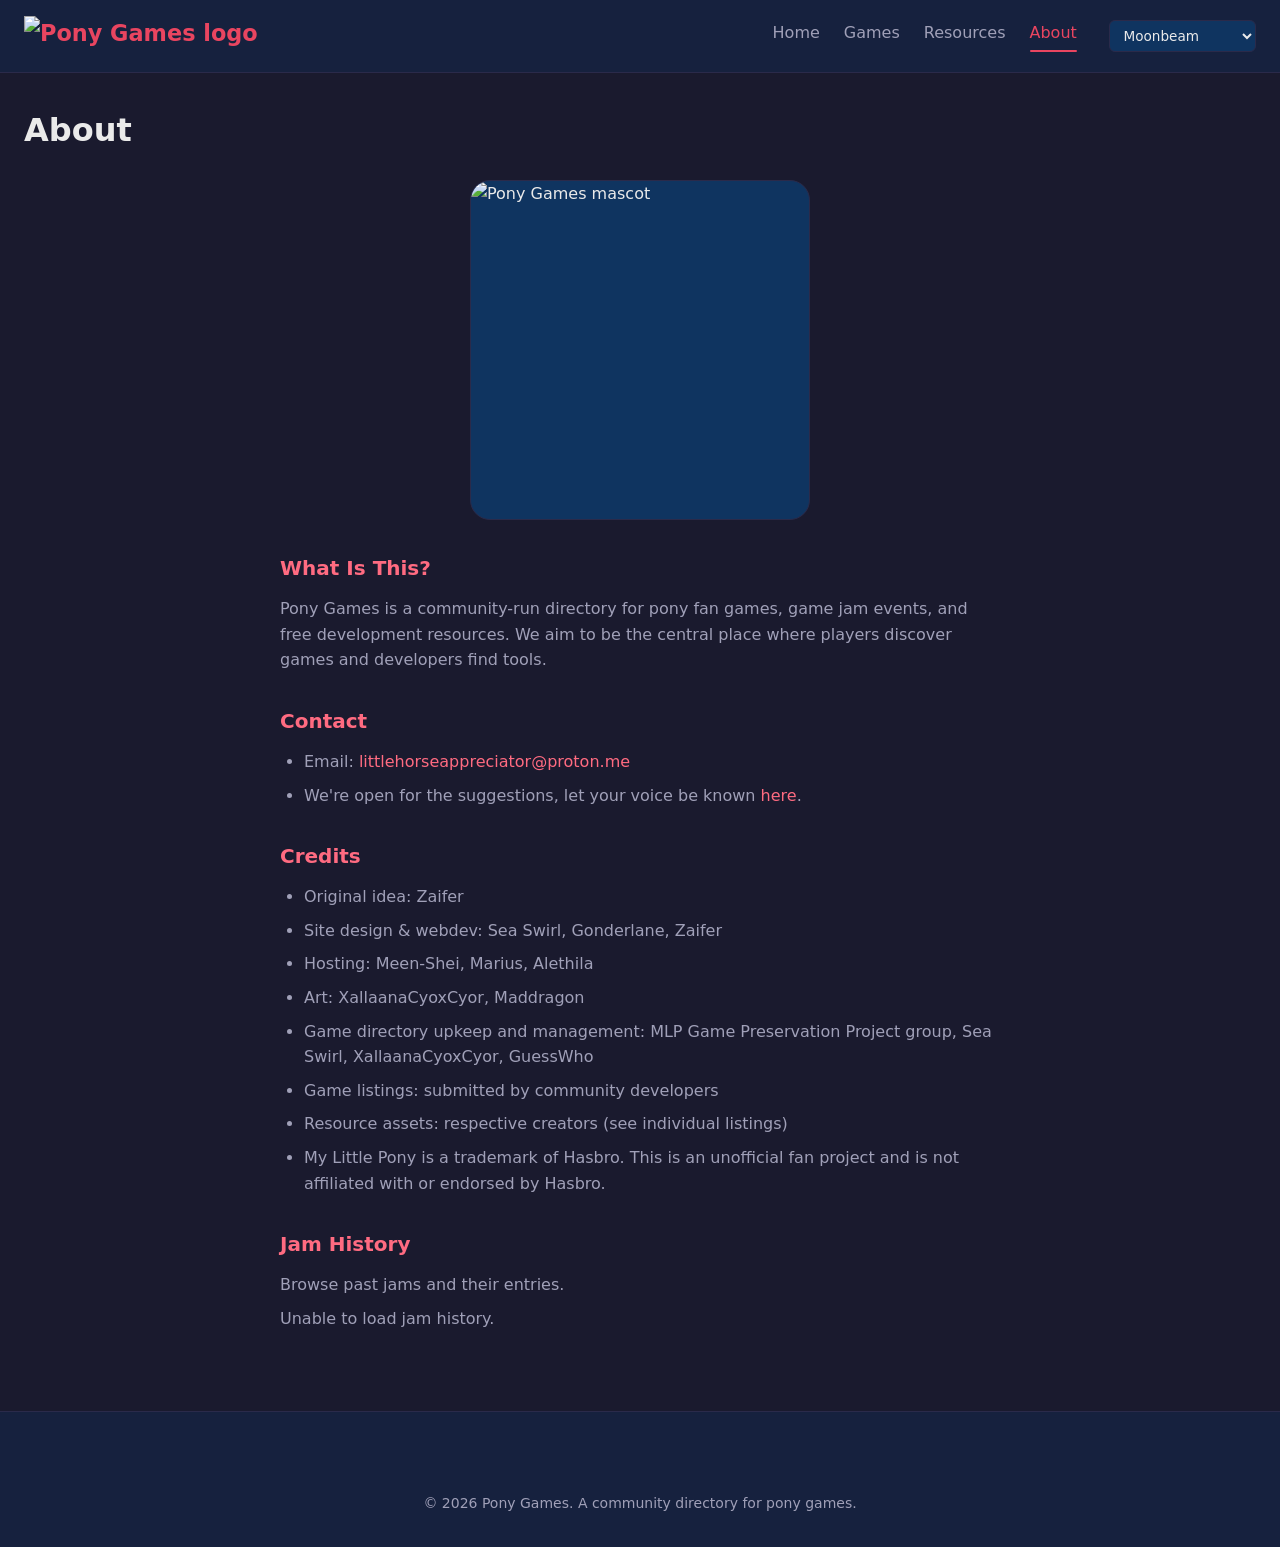
==== about.html @ 91b528e2 "nsfw hide attempt 2" ====
<!DOCTYPE html>
<html lang="en">
<head>
  <meta charset="UTF-8" />
  <!-- set the theme before first paint, avoids a flash of the wrong theme -->
  <script>
    try {
      var pgTheme = localStorage.getItem("pg-theme");
      if (pgTheme) document.documentElement.dataset.theme = pgTheme;
    } catch (e) {}
  </script>
  <meta name="viewport" content="width=device-width, initial-scale=1.0" />
  <meta name="description" content="About Pony Games: contacts, credits, and community info." />
  <title>About | Pony Games</title>
  <link rel="stylesheet" href="css/style.css?v=20260910" />
</head>
<body>

  <!-- ===================== HEADER / NAV ===================== -->
  <header class="site-header">
    <div class="container">
      <a href="index.html" class="site-logo">
        <img src="textlogo.png" alt="Pony Games logo">
      </a>
      <nav class="site-nav" aria-label="Main navigation">
        <a href="index.html">Home</a>
        <a href="games.html">Games</a>
        <a href="resources.html">Resources</a>
        <a href="about.html">About</a>
        <select id="theme-switcher" class="theme-switcher" aria-label="Site theme">
          <option value="midnight">Moonbeam</option>
          <option value="light">Sunbeam</option>
          <option value="trixie">Boaster Blue</option>
          <option value="twilight">Magical Purple</option>
          <option value="applejack">Rural Orange</option>
          <option value="pinkie">Party Pink</option>
          <option value="rarity">Rare White</option>
          <option value="rainbow">Speedy Blue</option>
          <option value="fluttershy">Butterfly Yellow</option>

        </select>
      </nav>
    </div>
  </header>

  <main class="container">

    <h1 class="page-title">About</h1>

    <div class="about-content">

      <!-- ===================== MASCOT (click to enlarge) ===================== -->
      <img class="about-mascot" src="assets/mascot.png" alt="Pony Games mascot" tabindex="0" role="button" aria-label="Enlarge mascot image" />

      <!-- ===================== ABOUT TEXT ===================== -->
      <section class="about-section">
        <h2>What Is This?</h2>
        <p>
          Pony Games is a community-run directory for pony fan games,
          game jam events, and free development resources. We aim to be the
          central place where players discover games and developers find tools.
        </p>
      </section>

      <!-- ===================== CONTACTS ===================== -->
      <section class="about-section">
        <h2>Contact</h2>
        <ul>
          <li>Email: <a href="mailto:littlehorseappreciator@proton.me">littlehorseappreciator@proton.me</a></li>
          <li>We're open for the suggestions, let your voice be known <a href="https://forms.gle/9bsbD59P9hF9iNb59">here</a>.</li>
        </ul>
      </section>

      <!-- ===================== CREDITS ===================== -->
      <section class="about-section">
        <h2>Credits</h2>
        <ul>
          <li>Original idea: Zaifer</li>
          <li>Site design &amp; webdev: Sea Swirl, Gonderlane, Zaifer</li>
          <li>Hosting: Meen-Shei, Marius, Alethila</li>
          <li>Art: XallaanaCyoxCyor, Maddragon</li>
          <li>Game directory upkeep and management: MLP Game Preservation Project group, Sea Swirl, XallaanaCyoxCyor, GuessWho</li>
          <li>Game listings: submitted by community developers</li>
          <li>Resource assets: respective creators (see individual listings)</li>
          <li>
            My Little Pony is a trademark of Hasbro.
            This is an unofficial fan project and is not affiliated with or endorsed by Hasbro.
          </li>
        </ul>
      </section>

      <!-- ===================== JAM HISTORY ===================== -->
      <section class="about-section jam-history-section">
        <h2>Jam History</h2>
        <p>
          Browse past jams and their entries.
        </p>
        <div id="jam-history" class="jam-history" aria-label="Past jams"></div>
      </section>

    </div>

  </main>

  <!-- ===================== FOOTER ===================== -->
  <footer class="site-footer">
    <div class="container">
      <div id='mlpring'>
        <script type="text/javascript" src="https://mlp-ring.neocities.org/ring-js/onionring-variables.js"></script>
        <script type="text/javascript" src="https://mlp-ring.neocities.org/ring-js/onionring-widget.js"></script>
      </div>
      <p>&copy; 2026 Pony Games. A community directory for pony games.</p>
    </div>
  </footer>

  <!-- ===================== MASCOT LIGHTBOX ===================== -->
  <div id="mascot-lightbox" class="mascot-lightbox" hidden>
    <button class="mascot-lightbox__close" type="button" aria-label="Close">&times;</button>
    <img class="mascot-lightbox__img" src="assets/mascot.png" alt="Pony Games mascot, enlarged" />
  </div>

  <script src="js/main.js?v=20260910"></script>
</body>
</html>
---- css/style.css ----
/* ==========================================================================
   Pony Games - Global Styles
   ========================================================================== */

/* --- CSS Reset --- */
*,
*::before,
*::after {
  box-sizing: border-box;
  margin: 0;
  padding: 0;
}

html {
  scroll-behavior: smooth;
}

body {
  min-height: 100vh;
  line-height: 1.6;
  -webkit-font-smoothing: antialiased;
}

img,
picture,
video,
canvas,
svg {
  display: block;
  max-width: 100%;
}

[hidden] {
  display: none !important;
}

input,
button,
textarea,
select {
  font: inherit;
}

a {
  color: inherit;
  text-decoration: none;
}

ul,
ol {
  list-style: none;
}

button {
  cursor: pointer;
  border: none;
  background: none;
  color: inherit;
}

/* --- Variables ---
   Themes only override the palette values above the blank line in each
   block; radius/font/transition/shadow stay constant across themes. */
:root {
  --color-bg: #1a1a2e;
  --color-bg-alt: #16213e;
  --color-bg-alt-rgb: 22, 33, 62;
  --color-surface: #0f3460;
  --color-surface-hover: #1a4a7a;
  --color-accent: #e94560;
  --color-accent-soft: #ff6b81;
  --color-text: #eaeaea;
  --color-text-muted: #a0a0b8;
  --color-border: #2a2a4a;
  --color-tag: #533483;

  --font-sans: system-ui, -apple-system, "Segoe UI", Roboto, sans-serif;
  --font-display: "Segoe UI", system-ui, sans-serif;

  --radius-sm: 6px;
  --radius-md: 12px;
  --radius-lg: 20px;

  --shadow-card: 0 4px 20px rgba(0, 0, 0, 0.35);
  --shadow-hover: 0 8px 30px rgba(233, 69, 96, 0.2);

  --transition: 0.25s ease;
  --transition-spring: 0.4s cubic-bezier(0.34, 1.4, 0.64, 1);
  --max-width: 1600px;
  --sidebar-width: 360px;

  --color-tag-warning: #c0392b;
  --color-tag-black: #2c2c3a;
  --color-tag-genre: #27ae60;
  --color-tag-other: #2980b9;
}

/* Resources page uses a distinct background, one variant per theme so it
   doesn't end up as dark-purple-on-light-theme (unreadable) */
body.page-resources {
  --color-bg: #1e1a2e;
  --color-bg-alt: #2a1f3d;
  --color-surface: #3d2b5e;
}

/* --- Daylight theme --- */
:root[data-theme="light"] {
  --color-bg: #f5f2fa;
  --color-bg-alt: #ffffff;
  --color-bg-alt-rgb: 255, 255, 255;
  --color-surface: #ece5f7;
  --color-surface-hover: #ddd2f0;
  --color-accent: #d6336c;
  --color-accent-soft: #c2255c;
  --color-text: #241f33;
  --color-text-muted: #6b6280;
  --color-border: #ddd4ee;
  --color-tag: #e4d8f7;
}

:root[data-theme="light"] body.page-resources {
  --color-bg: #faf3ff;
  --color-bg-alt: #ffffff;
  --color-surface: #f0e0fb;
}

/* --- Trixie Lulamoon Theme --- */
:root[data-theme="trixie"] {
  --color-bg: #1a1a3a;
  --color-bg-alt: #2a2a5a;
  --color-bg-alt-rgb: 42, 42, 90;
  --color-surface: #3a3a7a;
  --color-surface-hover: #4a4a9a;
  --color-accent: #4fc3f7;
  --color-accent-soft: #81d4fa;
  --color-text: #e0e0ff;
  --color-text-muted: #a0a0cc;
  --color-border: #4a4a7a;
  --color-tag: #5c6bc0;
}

/* --- Twilight Sparkle Theme --- */
:root[data-theme="twilight"] {
  --color-bg: #2a1a3a;
  --color-bg-alt: #3a2a5a;
  --color-bg-alt-rgb: 58, 42, 90;
  --color-surface: #4a3a6a;
  --color-surface-hover: #5a4a8a;
  --color-accent: #ffd54f;
  --color-accent-soft: #ffe082;
  --color-text: #f0e6ff;
  --color-text-muted: #b0a0cc;
  --color-border: #4a3a6a;
  --color-tag: #7e57c2;
}

/* --- AppleJack Theme --- */
:root[data-theme="applejack"] {
  --color-bg: #3a2a1a;
  --color-bg-alt: #4a3a2a;
  --color-bg-alt-rgb: 74, 58, 42;
  --color-surface: #5a4a3a;
  --color-surface-hover: #6a5a4a;
  --color-accent: #ffb74d;
  --color-accent-soft: #ffcc80;
  --color-text: #f5e6d3;
  --color-text-muted: #b0a090;
  --color-border: #5a4a3a;
  --color-tag: #8d6e63;
}

/* --- Pinkie Pie Theme --- */
:root[data-theme="pinkie"] {
  --color-bg: #f8e0e0;
  --color-bg-alt: #ffffff;
  --color-bg-alt-rgb: 255, 255, 255;
  --color-surface: #ffd0d0;
  --color-surface-hover: #ffb0b0;
  --color-accent: #e91e63;
  --color-accent-soft: #f06292;
  --color-text: #4a2a2a;
  --color-text-muted: #8a6a6a;
  --color-border: #ffc0c0;
  --color-tag: #ec407a;
}

/* --- Rarity Theme --- */
:root[data-theme="rarity"] {
  --color-bg: #f5f0f0;
  --color-bg-alt: #ffffff;
  --color-bg-alt-rgb: 255, 255, 255;
  --color-surface: #e8e0e8;
  --color-surface-hover: #d8d0d8;
  --color-accent: #7e57c2;
  --color-accent-soft: #b39ddb;
  --color-text: #2a2a3a;
  --color-text-muted: #6a6a7a;
  --color-border: #d0c8d0;
  --color-tag: #9575cd;
}

/* --- Rainbow Dash Theme --- */
:root[data-theme="rainbow"] {
  --color-bg: #1a2a4a;
  --color-bg-alt: #2a3a5a;
  --color-bg-alt-rgb: 42, 58, 90;
  --color-surface: #3a4a7a;
  --color-surface-hover: #4a5a9a;
  --color-accent: #ffeb3b;
  --color-accent-soft: #fff176;
  --color-text: #e0f0ff;
  --color-text-muted: #90a0c0;
  --color-border: #3a4a6a;
  --color-tag: #42a5f5;
}

/* --- Fluttershy Theme --- */
:root[data-theme="fluttershy"] {
  --color-bg: #fef9e0;
  --color-bg-alt: #ffffff;
  --color-bg-alt-rgb: 255, 255, 255;
  --color-surface: #fdf0d0;
  --color-surface-hover: #fce0b0;
  --color-accent: #f48fb1;
  --color-accent-soft: #f8bbd0;
  --color-text: #3a3a2a;
  --color-text-muted: #8a8a6a;
  --color-border: #f0e0c0;
  --color-tag: #aed581;
}

/* overriding color cause resources page using yellowish tone 
P.S. If there's a more simpler and effective solution, would 
be great to optimize this
*/
:root[data-theme="trixie"] body.page-resources {
  --color-bg: #1a1a4a;
  --color-bg-alt: #2a2a6a;
  --color-surface: #3a3a8a;
}

:root[data-theme="twilight"] body.page-resources {
  --color-bg: #2a1a4a;
  --color-bg-alt: #3a2a6a;
  --color-surface: #4a3a7a;
}

:root[data-theme="applejack"] body.page-resources {
  --color-bg: #3a2a1a;
  --color-bg-alt: #4a3a2a;
  --color-surface: #5a4a3a;
}

:root[data-theme="pinkie"] body.page-resources {
  --color-bg: #fce4ec;
  --color-bg-alt: #ffffff;
  --color-surface: #f8bbd0;
}

:root[data-theme="rarity"] body.page-resources {
  --color-bg: #f5f0f5;
  --color-bg-alt: #ffffff;
  --color-surface: #e8e0e8;
}

:root[data-theme="rainbow"] body.page-resources {
  --color-bg: #1a2a5a;
  --color-bg-alt: #2a3a6a;
  --color-surface: #3a4a8a;
}

:root[data-theme="fluttershy"] body.page-resources {
  --color-bg: #fef9e8;
  --color-bg-alt: #ffffff;
  --color-surface: #fdf0d8;
}

/* --- Base Layout --- */
body {
  font-family: var(--font-sans);
  background-color: var(--color-bg);
  color: var(--color-text);
}

.container {
  width: 100%;
  max-width: var(--max-width);
  margin: 0 auto;
  padding: 0 1.5rem;
}

/* --- Header & Navigation --- */
.site-header {
  background: var(--color-bg-alt);
  border-bottom: 1px solid var(--color-border);
  position: sticky;
  top: 0;
  z-index: 100;
  transition: box-shadow var(--transition), background var(--transition);
}

.site-header.is-scrolled {
  box-shadow: 0 4px 24px rgba(0, 0, 0, 0.45);
/*  background: rgba(var(--color-bg-alt-rgb), 0.96);*/
  background: var(--color-bg-alt);
  backdrop-filter: blur(8px);
}

.site-header .container {
  display: flex;
  align-items: center;
  justify-content: space-between;
  padding-top: 1rem;
  padding-bottom: 1rem;
}

.site-logo {
  font-family: var(--font-display);
  font-size: 1.4rem;
  font-weight: 700;
  color: var(--color-accent);
  position: relative;
  transition: transform var(--transition-spring);
}

.site-logo img {
  height: 40px;
  width: auto;
  display: block;
}

.site-logo:hover {
  transform: scale(1.03);
}

.site-logo--sparkle {
  animation: logo-rainbow 1.1s ease;
}

.site-logo--sparkle::after {
  content: "✦";
  position: absolute;
  top: -0.4rem;
  right: -0.8rem;
  font-size: 0.9rem;
  animation: sparkle-burst 1s ease forwards;
}

.site-nav {
  display: flex;
  gap: 1.5rem;
}

.site-nav a {
  color: var(--color-text-muted);
  font-weight: 500;
  position: relative;
  padding-bottom: 0.25rem;
  transition: color var(--transition);
}

.site-nav a::after {
  content: "";
  position: absolute;
  left: 50%;
  bottom: 0;
  width: 0;
  height: 2px;
  background: var(--color-accent);
  border-radius: 1px;
  transition: width var(--transition), left var(--transition);
}

.site-nav a:hover::after,
.site-nav a.active::after {
  width: 100%;
  left: 0;
}

.site-nav a:hover,
.site-nav a.active {
  color: var(--color-accent);
}

.theme-switcher {
  margin-left: 0.5rem;
  padding: 0.35rem 0.6rem;
  background: var(--color-surface);
  color: var(--color-text);
  border: 1px solid var(--color-border);
  border-radius: var(--radius-sm);
  font-size: 0.85rem;
  cursor: pointer;
}

/* --- Footer --- */
.site-footer {
  margin-top: 4rem;
  padding: 2rem 0;
  background: var(--color-bg-alt);
  border-top: 1px solid var(--color-border);
  text-align: center;
  color: var(--color-text-muted);
  font-size: 0.875rem;
}

/* --- Page Sections --- */
.page-title {
  font-family: var(--font-display);
  font-size: 2rem;
  margin: 2rem 0 1.5rem;
  color: var(--color-text);
}

.section-title {
  font-size: 1.25rem;
  margin-bottom: 1rem;
  color: var(--color-accent-soft);
}

/* ==========================================================================
   Jam Timer (index.html)
   ========================================================================== */
.jam-timer {
  background: var(--color-surface);
  border-radius: var(--radius-md);
  padding: 1.5rem 2rem;
  margin-bottom: 2rem;
  border: 1px solid var(--color-border);
  text-align: center;
  transition: box-shadow var(--transition), border-color var(--transition);
}

.jam-timer--complete {
  border-color: var(--color-accent);
  box-shadow: 0 0 30px rgba(233, 69, 96, 0.35);
  animation: jam-pulse 1.5s ease infinite;
}

.jam-timer__status {
  font-size: 0.875rem;
  text-transform: uppercase;
  letter-spacing: 0.1em;
  color: var(--color-accent);
  margin-bottom: 0.5rem;
}

.jam-timer__message {
  font-size: 1.125rem;
  margin-bottom: 0.75rem;
}

.jam-timer__countdown {
  margin: 1rem 0;
}

.jam-timer__arc-wrap {
  position: relative;
  max-width: 220px;
  margin: 0 auto 1.25rem;
}

.jam-timer__arc {
  width: 100%;
  height: auto;
}

.jam-timer__arc-track {
  fill: none;
  stroke: var(--color-border);
  stroke-width: 6;
  stroke-linecap: round;
}

.jam-timer__arc-fill {
  fill: none;
  stroke-width: 6;
  stroke-linecap: round;
  transition: stroke-dashoffset 0.8s ease;
}

.jam-timer__arc-icon {
  position: absolute;
  top: 50%;
  left: 50%;
  transform: translate(-50%, -20%);
  font-size: 1.5rem;
  transition: transform 0.8s ease, opacity 0.8s ease;
  pointer-events: none;
}

.jam-timer__units {
  display: flex;
  justify-content: center;
  gap: 1rem;
  flex-wrap: wrap;
}

.jam-timer__unit {
  display: flex;
  flex-direction: column;
  align-items: center;
  gap: 0.35rem;
}

.jam-timer__ring {
  position: relative;
  width: 72px;
  height: 72px;
}

.jam-timer__ring-svg {
  width: 100%;
  height: 100%;
  transform: rotate(-90deg);
}

.jam-timer__ring-bg {
  fill: none;
  stroke: var(--color-border);
  stroke-width: 4;
}

.jam-timer__ring-progress {
  fill: none;
  stroke: var(--color-accent);
  stroke-width: 4;
  stroke-linecap: round;
  transition: stroke-dashoffset 0.35s ease;
}

.jam-timer__digit {
  position: absolute;
  inset: 0;
  display: flex;
  align-items: center;
  justify-content: center;
  font-size: 1.4rem;
  font-weight: 700;
  font-variant-numeric: tabular-nums;
  color: var(--color-text);
  letter-spacing: -0.02em;
}


.jam-timer__label {
  font-size: 0.7rem;
  color: var(--color-text-muted);
  text-transform: uppercase;
  letter-spacing: 0.05em;
}

.jam-timer__countdown--finished .jam-timer__units {
  opacity: 0.3;
  transform: scale(0.95);
  transition: opacity 0.5s ease, transform 0.5s ease;
}

.jam-timer__link {
  display: inline-block;
  margin-top: 0.75rem;
  color: var(--color-accent-soft);
  font-weight: 500;
  transition: color var(--transition), transform var(--transition-spring);
}

.jam-timer__link:hover {
  color: var(--color-accent);
  text-decoration: underline;
}

.jam-timer__link--pulse {
  animation: link-pulse 1.2s ease infinite;
}

/* ==========================================================================
   Home Layout: Blog + Sticky Sidebar (index.html)
   ========================================================================== */
.home-layout {
  display: grid;
  grid-template-columns: 1fr var(--sidebar-width);
  gap: 2rem;
  align-items: start;
}

@media (max-width: 900px) {
  .home-layout {
    grid-template-columns: 1fr;
  }
}

/* --- News Blog --- */
.news-blog {
  min-width: 0;
}

.news-post {
  background: var(--color-bg-alt);
  border: 1px solid var(--color-border);
  border-radius: var(--radius-md);
  margin-bottom: 1.25rem;
  overflow: hidden;
  transition: border-color var(--transition);
}

.news-post--enter {
  animation: fade-rise 0.45s ease both;
}

.news-post:hover,
.news-post--open {
  border-color: var(--color-accent);
}

.news-post__header {
  width: 100%;
  display: flex;
  align-items: center;
  justify-content: space-between;
  gap: 1rem;
  padding: 1.25rem 1.5rem;
  text-align: left;
  cursor: pointer;
  background: none;
  border: none;
  transition: background var(--transition);
}

.news-post__header:hover {
  background: rgba(255,255,255,0.03);
}

.news-post__header-text {
  min-width: 0;
}

.news-post__chevron {
  font-size: 1rem;
  color: var(--color-text-muted);
  flex-shrink: 0;
  transition: transform var(--transition);
}

.news-post--open .news-post__chevron {
  transform: rotate(180deg);
}

.news-post__date {
  display: block;
  font-size: 0.8rem;
  color: var(--color-text-muted);
  margin-bottom: 0.3rem;
}

.news-post__title {
  font-size: 1.1rem;
  color: var(--color-text);
}

.news-post__body {
  padding: 0 1.5rem 1.25rem;
}

.news-post__image {
  width: 100%;
  max-height: 220px;
  object-fit: cover;
  border-radius: var(--radius-sm);
  margin-bottom: 0.9rem;
}

.news-post__excerpt {
  color: var(--color-text-muted);
  font-size: 0.95rem;
  line-height: 1.6;
}

.news-post__excerpt a {
  color: var(--color-accent-soft);
}

.news-post__excerpt ul {
  list-style: unset;
  padding-left: revert;
}

/* --- Pagination --- */
.pagination {
  display: flex;
  align-items: center;
  justify-content: center;
  gap: 1rem;
  margin-top: 1.5rem;
}

.pagination__btn {
  padding: 0.5rem 1.25rem;
  background: var(--color-surface);
  color: var(--color-text);
  border-radius: var(--radius-sm);
  border: 1px solid var(--color-border);
  transition: background var(--transition), border-color var(--transition);
}

.pagination__btn:hover:not(:disabled) {
  background: var(--color-surface-hover);
  border-color: var(--color-accent);
}

.pagination__btn:disabled {
  opacity: 0.4;
  cursor: not-allowed;
}

.pagination__info {
  color: var(--color-text-muted);
  font-size: 0.875rem;
}

/* --- Game Recommendations Sidebar (sticky, two columns) --- */
.game-sidebar {
  position: sticky;
  top: 5rem;
  background: var(--color-bg-alt);
  border: 1px solid var(--color-border);
  border-radius: var(--radius-md);
  padding: 1.25rem;
}

.game-sidebar__columns {
  display: flex;
  flex-direction: column;
  gap: 1.25rem;
}

.game-sidebar__column-header {
  display: flex;
  align-items: center;
  justify-content: space-between;
  gap: 0.5rem;
  margin-bottom: 0.75rem;
  padding-bottom: 0.5rem;
  border-bottom: 1px solid var(--color-border);
}

.game-sidebar__column-title {
  font-size: 0.8rem;
  text-transform: uppercase;
  letter-spacing: 0.05em;
  color: var(--color-accent-soft);
  margin-bottom: 0.75rem;
  padding-bottom: 0.5rem;
  border-bottom: 1px solid var(--color-border);
}

.game-sidebar__column-header .game-sidebar__column-title {
  margin-bottom: 0;
  padding-bottom: 0;
  border-bottom: none;
}

.game-sidebar__column-title--enter {
  animation: divider-reveal 0.6s ease both;
}

.game-sidebar__icon {
  margin-right: 0.25rem;
}

.sidebar-shuffle {
  width: 1.6rem;
  height: 1.6rem;
  border-radius: 50%;
  background: var(--color-surface);
  color: var(--color-accent-soft);
  font-size: 0.9rem;
  line-height: 1;
  display: flex;
  align-items: center;
  justify-content: center;
  transition: background var(--transition), transform var(--transition-spring);
  flex-shrink: 0;
}

.sidebar-shuffle:hover {
  background: var(--color-surface-hover);
  color: var(--color-accent);
}

.sidebar-shuffle.is-spinning {
  animation: spin-once 0.5s ease;
}

.sidebar-game--enter {
  animation: fade-rise 0.4s ease both;
}

.sidebar-random--shuffle .sidebar-game {
  animation: shuffle-pop 0.45s ease both;
}

.sidebar-empty {
  font-size: 0.75rem;
  color: var(--color-text-muted);
}

.sidebar-game {
  display: flex;
  gap: 0.5rem;
  align-items: center;
  width: 100%;
  text-align: left;
  padding: 0.6rem 0;
  border-bottom: 1px solid var(--color-border);
  transition: opacity var(--transition);
}

.sidebar-game:last-child {
  border-bottom: none;
}

.sidebar-game:hover {
  opacity: 0.85;
}

.sidebar-game__thumb-wrap {
  position: relative;
  width: 48px;
  height: 48px;
  flex-shrink: 0;
  border-radius: var(--radius-sm);
  overflow: hidden;
  line-height: 0;
}

.sidebar-game__thumb {
  width: 48px;
  height: 48px;
  border-radius: var(--radius-sm);
  object-fit: cover;
  background: var(--color-surface);
  flex-shrink: 0;
}

.sidebar-game__thumb--nsfw {
  filter: blur(10px) brightness(0.65);
}

.sidebar-game__nsfw-badge {
  position: absolute;
  inset: 0;
  display: flex;
  align-items: center;
  justify-content: center;
  font-size: 1.1rem;
  line-height: 1;
  background: rgba(0, 0, 0, 0.35);
  pointer-events: none;
}

.sidebar-game__info {
  min-width: 0;
}

.sidebar-game__name {
  font-size: 0.875rem;
  font-weight: 600;
  white-space: nowrap;
  overflow: hidden;
  text-overflow: ellipsis;
}

.sidebar-game__desc {
  font-size: 0.75rem;
  color: var(--color-text-muted);
  display: -webkit-box;
  -webkit-line-clamp: 2;
  -webkit-box-orient: vertical;
  overflow: hidden;
}

/* --- Upcoming / In Development strip (index.html) --- */
.upcoming-section {
  margin-top: 3rem;
}

.upcoming-scroll {
  display: flex;
  gap: 1.5rem;
  overflow-x: auto;
  padding-bottom: 1rem;
  scroll-snap-type: x mandatory;
  scroll-padding: 1.5rem;
}

.upcoming-scroll .card {
  flex: 0 0 260px;
}

.upcoming-scroll .skeleton-card {
  flex: 0 0 260px;
}

/* ==========================================================================
   Games Page Layout: grid + filter panel
   ========================================================================== */
.games-layout {
  display: grid;
  grid-template-columns: 1fr 300px;
  gap: 2rem;
  align-items: start;
}

@media (max-width: 900px) {
  .games-layout {
    grid-template-columns: 1fr;
  }
}

.games-filter {
  position: sticky;
  top: 5rem;
  max-height: calc(100vh - 6rem);
  overflow-y: auto;
  background: var(--color-bg-alt);
  border: 1px solid var(--color-border);
  border-radius: var(--radius-md);
  padding: 1.25rem;
}

.games-filter__title {
  font-size: 1rem;
  color: var(--color-accent-soft);
  margin-bottom: 1rem;
}

.games-filter__group {
  margin-bottom: 1rem;
}

.games-filter__group label {
  display: block;
  font-size: 0.8rem;
  color: var(--color-text-muted);
  margin-bottom: 0.35rem;
}

.games-filter__group input,
.games-filter__group select {
  width: 100%;
  padding: 0.5rem 0.75rem;
  background: var(--color-surface);
  color: var(--color-text);
  border: 1px solid var(--color-border);
  border-radius: var(--radius-sm);
}

.games-filter__group input:focus,
.games-filter__group select:focus {
  outline: none;
  border-color: var(--color-accent);
}

.games-filter__hint {
  font-size: 0.7rem;
  color: var(--color-text-muted);
  margin-top: 0.35rem;
}

.games-filter__hint kbd {
  display: inline-block;
  padding: 0.1rem 0.35rem;
  background: var(--color-bg);
  border: 1px solid var(--color-border);
  border-radius: 3px;
  font-size: 0.65rem;
  font-family: inherit;
}

.games-filter__results {
  font-size: 0.8rem;
  color: var(--color-text-muted);
  margin-top: 0.5rem;
  font-variant-numeric: tabular-nums;
}

.filter-chips {
  display: flex;
  flex-wrap: wrap;
  gap: 0.4rem;
  margin-bottom: 0.75rem;
}

.filter-chip {
  display: inline-flex;
  align-items: center;
  gap: 0.3rem;
  padding: 0.25rem 0.55rem;
  font-size: 0.7rem;
  background: var(--color-surface);
  color: var(--color-text);
  border: 1px solid var(--color-border);
  border-radius: 999px;
  transition: border-color var(--transition), background var(--transition);
}

.filter-chip:hover {
  border-color: var(--color-accent);
  background: var(--color-surface-hover);
}

.filter-chip__remove {
  font-size: 0.85rem;
  opacity: 0.7;
}

.nsfw-toggle {
  display: flex;
  align-items: center;
  gap: 0.6rem;
  cursor: pointer;
  user-select: none;
  position: relative;
}

.nsfw-toggle + .nsfw-toggle {
  margin-top: 0.6rem;
}

.nsfw-toggle input {
  appearance: none;
  -webkit-appearance: none;
  position: absolute;
  opacity: 0;
  width: 0;
  height: 0;
  margin: 0;
  padding: 0;
  border: 0;
  pointer-events: none;
}

.nsfw-toggle__track {
  position: relative;
  display: inline-block;
  width: 2.2rem;
  height: 1.2rem;
  background: var(--color-bg);
  border: 1px solid var(--oolor-border);
  border-radius: 999px;
  flex-shrink: 0;
  transition: background var(--transition), border-color var(--transition);
  box-sizing: border-box;
}

.nsfw-toggle__track::after {
  content: "";
  position: absolute;
  top: 3px;
  left: 3px;
  width: calc(1.2rem - 6px);
  height: calc(1.2rem - 6px);
  background: var(--color-text-muted);
  border-radius: 50%;
  transition: transform var(--transition), background var(--transition);
}

.nsfw-toggle input:checked ~ .nsfw-toggle__track {
  background: var(--color-tag-warning);
  border-color: var(--color-tag-warning);
}

.nsfw-toggle input:checked ~ .nsfw-toggle__track::after {
  transform: translateX(1rem);
  background: #fff;
}

.nsfw-toggle__label {
  font-size: 0.8rem;
  color: var(--color-text-muted);
  line-height: 1.2rem;
  position: relative;
  top: -5.6px;
}

.nsfw-toggle input:checked ~ .nsfw-toggle__label {
  color: var(--color-tag-warning);
}

.tag-filter-chips {
  display: flex;
  flex-wrap: wrap;
  gap: 0.35rem;
  margin-top: 0.35rem;
}

.tag-filter-chip {
  padding: 0.2rem 0.6rem;
  font-size: 0.75rem;
  background: var(--color-surface);
  color: var(--color-text-muted);
  border: 1px solid var(--color-border);
  border-radius: 999px;
  transition: background var(--transition), color var(--transition), border-color var(--transition);
}

.tag-filter-chip:hover {
  border-color: var(--color-accent);
  color: var(--color-text);
}

.tag-filter-chip--active {
  background: var(--color-accent);
  color: #fff;
  border-color: var(--color-accent);
}

.resources-layout {
  display: grid;
  grid-template-columns: 1fr 260px;
  gap: 2rem;
  align-items: start;
}

@media (max-width: 900px) {
  .resources-layout {
    grid-template-columns: 1fr;
  }
}

.resources-search {
  margin-bottom: 1.5rem;
}

.resources-search input {
  width: 100%;
  padding: 0.55rem 0.9rem;
  background: var(--color-surface);
  color: var(--color-text);
  border: 1px solid var(--color-border);
  border-radius: var(--radius-sm);
  font-size: 0.95rem;
}

.resources-search input:focus {
  outline: none;
  border-color: var(--color-accent);
}

.filter-clear {
  width: 100%;
  padding: 0.45rem;
  margin-bottom: 0.75rem;
  font-size: 0.75rem;
  color: var(--color-accent-soft);
  background: transparent;
  border: 1px dashed var(--color-border);
  border-radius: var(--radius-sm);
  transition: border-color var(--transition), color var(--transition);
}

.filter-clear:hover {
  border-color: var(--color-accent);
  color: var(--color-accent);
}

.input--focus-flash {
  animation: input-flash 0.6s ease;
}

.games-empty {
  color: var(--color-text-muted);
  grid-column: 1 / -1;
}

.games-empty--friendly {
  text-align: center;
  padding: 3rem 1.5rem;
  background: var(--color-bg-alt);
  border: 1px dashed var(--color-border);
  border-radius: var(--radius-md);
}

.games-empty__title {
  font-size: 1.1rem;
  color: var(--color-text);
  margin-bottom: 0.5rem;
}

.games-empty__text {
  font-size: 0.9rem;
  margin-bottom: 1rem;
}

.games-empty__btn {
  padding: 0.6rem 1.25rem;
  background: var(--color-accent);
  color: #fff;
  border-radius: var(--radius-sm);
  font-weight: 600;
  transition: background var(--transition), transform var(--transition-spring);
}

.games-empty__btn:hover {
  background: var(--color-accent-soft);
  transform: scale(1.03);
}

/* ==========================================================================
   Card Grid: Games & Resources (games.html, resources.html)
   ========================================================================== */
.card-grid {
  display: grid;
  grid-template-columns: repeat(auto-fill, minmax(260px, 1fr));
  grid-auto-rows: auto;
  max-width: 100%;
  gap: 1.5rem;
  margin-bottom: 3rem;
}

@media (min-width: 1400px) {
  .card-grid {
    grid-template-columns: repeat(4, 1fr);
  }
}

@media (min-width: 1800px) {
  .card-grid {
    grid-template-columns: repeat(5, 1fr);
  }
}

/* --- Card (expand on hover, click opens detail panel) --- */
.card {
  background: var(--color-bg-alt);
  border: 1px solid var(--color-border);
  border-radius: var(--radius-md);
  overflow: hidden;
  cursor: pointer;
  transition: transform var(--transition-spring), box-shadow var(--transition), border-color var(--transition);
  box-shadow: var(--shadow-card);
}

.card--enter {
  animation: card-enter 0.45s ease both;
}

.card:hover {
  transform: translateY(-4px);
  box-shadow: var(--shadow-hover);
  border-color: var(--color-accent);
}

.card__thumb-wrap {
  overflow: hidden;
  position: relative;
}

.card__thumb {
  width: 100%;
  aspect-ratio: 16 / 9;
  object-fit: cover;
  background: var(--color-surface);
  transition: transform 0.4s ease, filter 0.3s ease;
}

.card:hover .card__thumb {
  transform: scale(1.04);
}

.card__thumb--nsfw {
  filter: blur(18px) brightness(0.7);
}

.card:hover .card__thumb--nsfw,
.card:focus-within .card__thumb--nsfw {
  filter: none;
}

.card__nsfw-badge {
  position: absolute;
  top: 0.5rem;
  right: 0.5rem;
  background: rgba(0, 0, 0, 0.6);
  border-radius: 999px;
  padding: 0.15rem 0.45rem;
  font-size: 0.8rem;
  pointer-events: none;
}

.card__body {
  padding: 1.25rem;
}

.card__title {
  font-size: 1.1rem;
  margin-bottom: 0.25rem;
}

.card__author {
  font-size: 0.75rem;
  color: var(--color-text-muted);
  margin-bottom: 0.5rem;
}

.card__author--link {
  background: none;
  border: none;
  padding: 0;
  font-size: 0.75rem;
  color: var(--color-text-muted);
  cursor: pointer;
  text-align: left;
  transition: color var(--transition);
}

.card__author--link:hover {
  color: var(--color-accent-soft);
  text-decoration: underline;
}

.author-link {
  background: none;
  border: none;
  padding: 0;
  color: var(--color-accent-soft);
  cursor: pointer;
  font-size: inherit;
  transition: color var(--transition);
}

.author-link:hover {
  color: var(--color-accent);
  text-decoration: underline;
}

.card__short-desc {
  font-size: 0.875rem;
  color: var(--color-text-muted);
  display: -webkit-box;
  -webkit-line-clamp: 2;
  -webkit-box-orient: vertical;
  overflow: hidden;
  transition: -webkit-line-clamp var(--transition);
}

/* Expanded info shown on hover */
.card__extra {
  max-height: 0;
  overflow: hidden;
  opacity: 0;
  transition: max-height var(--transition), opacity var(--transition), margin var(--transition);
}

.card--game:hover .card__tags--default {
  display: none;
}

.card:hover .card__extra {
  max-height: 200px;
  opacity: 1;
  margin-top: 0.75rem;
}

.card:hover .card__short-desc {
  -webkit-line-clamp: unset;
}

.card__playtime {
  font-size: 0.8rem;
  color: var(--color-accent-soft);
  margin-top: 0.5rem;
}

.card__tags,
.card__tags-preview {
  display: flex;
  flex-wrap: wrap;
  gap: 0.35rem;
  margin-top: 0.5rem;
}

.card__tags--hover {
  display: none;
}

.card--game:hover .card__tags--hover {
  display: flex;
}

/* --- Tags --- */
.tag {
  display: inline-block;
  padding: 0.2rem 0.6rem;
  font-size: 0.7rem;
  background: var(--color-tag);
  color: var(--color-text);
  border-radius: var(--radius-sm);
}

.tag--warning {
  background: var(--color-tag-warning);
  color: #fff;
  animation: tag-warning-pulse 2.5s ease infinite;
}

.tag--black {
  background: #0a0a0d;
  border: 1px solid #6b6b85;
  color: #eaeaea;
}

.tag--genre {
  background: var(--color-tag-genre);
  color: #fff;
}

.tag--other {
  background: var(--color-tag-other);
  color: #fff;
}

/* ==========================================================================
   Detail Panel (games.html & resources.html)
   ========================================================================== */
.detail-panel {
  display: none;
  position: fixed;
  inset: 0;
  z-index: 200;
  background: rgba(0, 0, 0, 0.55);
  backdrop-filter: blur(6px);
  align-items: center;
  justify-content: center;
  padding: 1.5rem;
  animation: backdrop-in 0.25s ease;
}

.detail-panel.is-open {
  display: flex;
}

.detail-panel__content {
  background: var(--color-bg-alt);
  border: 1px solid var(--color-border);
  border-radius: var(--radius-lg);
  max-width: 560px;
  width: 100%;
  max-height: 90vh;
  overflow-y: auto;
  padding: 2rem;
  position: relative;
  box-shadow: var(--shadow-card);
  opacity: 0;
  transform: translateY(20px) scale(0.97);
  transition: opacity 0.3s ease, transform 0.35s cubic-bezier(0.34, 1.3, 0.64, 1);
}

.detail-panel__content--visible {
  opacity: 1;
  transform: translateY(0) scale(1);
}

.detail-panel__close {
  position: absolute;
  top: 1rem;
  right: 1rem;
  width: 2rem;
  height: 2rem;
  display: flex;
  align-items: center;
  justify-content: center;
  font-size: 1.25rem;
  color: var(--color-text-muted);
  border-radius: var(--radius-sm);
  transition: color var(--transition), background var(--transition);
}

.detail-panel__close:hover {
  color: var(--color-text);
  background: var(--color-surface);
}

.detail-panel__carousel {
  position: relative;
  width: 100%;
  aspect-ratio: 16 / 9;
  border-radius: var(--radius-md);
  overflow: hidden;
  margin-bottom: 1.25rem;
  background: var(--color-surface);
}

.carousel__track {
  width: 100%;
  height: 100%;
}

.carousel__img {
  display: none;
  width: 100%;
  height: 100%;
  object-fit: cover;
  transition: filter 0.3s ease;
}

.detail-panel__carousel--nsfw-blurred .carousel__img {
  filter: blur(24px) brightness(0.6);
}

.detail-panel__nsfw-overlay {
  position: absolute;
  inset: 0;
  z-index: 3;
  display: flex;
  align-items: center;
  justify-content: center;
  text-align: center;
  padding: 1rem;
  background: rgba(0, 0, 0, 0.35);
  color: #fff;
  font-weight: 600;
  font-size: 0.95rem;
  border: none;
  cursor: pointer;
}

.carousel__img--active {
  display: block;
}

.carousel__btn {
  position: absolute;
  top: 50%;
  transform: translateY(-50%);
  background: rgba(0,0,0,0.5);
  color: #fff;
  border: none;
  width: 2rem;
  height: 2rem;
  border-radius: 50%;
  font-size: 1.2rem;
  line-height: 1;
  display: flex;
  align-items: center;
  justify-content: center;
  cursor: pointer;
  transition: background var(--transition);
  z-index: 2;
}

.carousel__btn:hover {
  background: rgba(0,0,0,0.8);
}

.carousel__btn--prev { left: 0.5rem; }
.carousel__btn--next { right: 0.5rem; }

.carousel__dots {
  position: absolute;
  bottom: 0.5rem;
  left: 50%;
  transform: translateX(-50%);
  display: flex;
  gap: 0.35rem;
  z-index: 2;
}

.carousel__dot {
  width: 0.5rem;
  height: 0.5rem;
  border-radius: 50%;
  background: rgba(255,255,255,0.4);
  border: none;
  cursor: pointer;
  transition: background var(--transition);
}

.carousel__dot--active {
  background: #fff;
}

.detail-panel__thumb {
  display: none !important;
}

.detail-panel__title {
  font-size: 1.5rem;
  margin-bottom: 0.25rem;
}

.detail-panel__author {
  font-size: 0.9rem;
  color: var(--color-text-muted);
  margin-bottom: 0.5rem;
}

.detail-panel__release {
  font-size: 0.85rem;
  color: var(--color-text-muted);
  margin-bottom: 0.75rem;
}

.detail-panel__playtime-wrap {
  margin-bottom: 1rem;
}

.detail-panel__playtime-header {
  display: flex;
  justify-content: space-between;
  align-items: center;
  margin-bottom: 0.4rem;
}

.detail-panel__playtime-label {
  font-size: 0.75rem;
  text-transform: uppercase;
  letter-spacing: 0.05em;
  color: var(--color-text-muted);
}

.detail-panel__playtime {
  font-size: 0.8rem;
  color: var(--color-accent-soft);
}

.detail-panel__playtime-bar {
  display: none;
}

.detail-panel__meta {
  display: flex;
  flex-wrap: wrap;
  gap: 0.5rem;
  margin-bottom: 1rem;
}

.detail-panel__description {
  color: var(--color-text-muted);
  margin-bottom: 1.5rem;
  line-height: 1.7;
}

.detail-panel__downloads {
  display: flex;
  flex-direction: column;
  gap: 0.5rem;
  margin-top: 1rem;
}

.download-row {
  display: flex;
  align-items: center;
  gap: 1rem;
  padding: 0.5rem 0.75rem;
  background: var(--color-surface);
  border: 1px solid var(--color-border);
  border-radius: var(--radius-sm);
}

.download-row__btns {
  display: flex;
  flex-wrap: wrap;
  gap: 0.4rem;
  flex-shrink: 0;
}

.download-row__btn {
  display: inline-block;
  padding: 0.4rem 1.1rem;
  background: var(--color-accent);
  color: #fff;
  border-radius: var(--radius-sm);
  font-weight: 600;
  font-size: 0.875rem;
  white-space: nowrap;
  transition: background var(--transition);
  flex-shrink: 0;
}

.download-row__btn:hover {
  background: var(--color-accent-soft);
}

/* mirror buttons are secondary next to the main download */
.download-row__btn--mirror {
  background: var(--color-surface-hover);
  padding: 0.4rem 0.85rem;
  font-size: 0.8rem;
}

.download-row__btn--mirror:hover {
  background: var(--color-accent);
}

.download-row__info {
  display: flex;
  flex-direction: column;
  gap: 0.1rem;
  min-width: 0;
}

.download-row__label {
  font-size: 0.9rem;
  font-weight: 600;
  color: var(--color-text);
}

.download-row__version {
  font-size: 0.75rem;
  color: var(--color-text-muted);
}

/* ==========================================================================
   About Page (about.html)
   ========================================================================== */
.about-content {
  max-width: 720px;
  margin: 0 auto 3rem;
}

.about-mascot {
  display: block;
  width: 100%;
  max-width: 340px;
  height: auto;
  aspect-ratio: 1 / 1;
  margin: 0 auto 2rem;
  background: var(--color-surface);
  border: 1px solid var(--color-border);
  border-radius: var(--radius-lg);
  object-fit: cover;
  cursor: zoom-in;
  transition: transform var(--transition);
}

.about-mascot:hover,
.about-mascot:focus-visible {
  transform: scale(1.02);
}

.mascot-lightbox {
  position: fixed;
  inset: 0;
  z-index: 300;
  display: flex;
  align-items: center;
  justify-content: center;
  padding: 2rem;
  background: rgba(0, 0, 0, 0.85);
  opacity: 0;
  transition: opacity 0.25s ease;
}

.mascot-lightbox.is-open {
  opacity: 1;
}

.mascot-lightbox__img {
  max-width: min(90vw, 700px);
  max-height: 85vh;
  width: auto;
  border-radius: var(--radius-lg);
  box-shadow: var(--shadow-card);
  transform: scale(0.95);
  transition: transform 0.25s ease;
}

.mascot-lightbox.is-open .mascot-lightbox__img {
  transform: scale(1);
}

.mascot-lightbox__close {
  position: absolute;
  top: 1.5rem;
  right: 1.5rem;
  width: 2.5rem;
  height: 2.5rem;
  display: flex;
  align-items: center;
  justify-content: center;
  font-size: 1.5rem;
  color: #fff;
  background: rgba(255, 255, 255, 0.12);
  border-radius: 50%;
  transition: background var(--transition);
}

.mascot-lightbox__close:hover {
  background: rgba(255, 255, 255, 0.25);
}

.about-section {
  margin-bottom: 2rem;
}

.about-section h2 {
  font-size: 1.25rem;
  color: var(--color-accent-soft);
  margin-bottom: 0.75rem;
}

.about-section p,
.about-section li {
  color: var(--color-text-muted);
  margin-bottom: 0.5rem;
}

.about-section ul {
  list-style: disc;
  padding-left: 1.5rem;
}

.about-section a {
  color: var(--color-accent-soft);
  transition: color var(--transition);
}

.about-section a:hover {
  color: var(--color-accent);
  text-decoration: underline;
}

/* --- Jam History (about.html) --- */
.jam-history-section {
  max-width: 100%;
  margin: 0 auto 3rem;
}

.jam-history {
  display: flex;
  gap: 1rem;
  overflow-x: auto;
  padding-bottom: 0.5rem;
  scrollbar-width: thin;
  scroll-snap-type: x mandatory;
  scroll-padding: 0.5rem;
}

.jam-history__item {
  flex: 0 0 auto;
  width: 160px;
  background: var(--color-bg-alt);
  border: 1px solid var(--color-border);
  border-radius: var(--radius-md);
  overflow: hidden;
  scroll-snap-align: start;
  transition: border-color var(--transition), transform var(--transition-spring);
}

.jam-history__item--enter {
  animation: fade-rise 0.45s ease both;
}

.jam-history__item:hover {
  border-color: var(--color-accent);
  transform: translateY(-4px) scale(1.03);
}

.jam-history__item img {
  width: 100%;
  aspect-ratio: 5 / 3;
  object-fit: cover;
  background: var(--color-surface);
}

.jam-history__name {
  display: block;
  padding: 0.6rem 0.75rem;
  font-size: 0.8rem;
  color: var(--color-text);
  text-align: center;
}

/* --- Skeleton loaders --- */
.skeleton {
  background: linear-gradient(
    90deg,
    var(--color-border) 0%,
    var(--color-surface-hover) 50%,
    var(--color-border) 100%
  );
  background-size: 200% 100%;
  animation: skeleton-shimmer 1.4s ease infinite;
  border-radius: var(--radius-sm);
}

.skeleton--thumb {
  aspect-ratio: 16 / 9;
  border-radius: var(--radius-md) var(--radius-md) 0 0;
}

.skeleton--line {
  height: 0.75rem;
  margin-bottom: 0.5rem;
}

.skeleton--title {
  width: 70%;
  height: 1rem;
}

.skeleton--short {
  width: 40%;
}

.skeleton--medium {
  width: 85%;
}

.skeleton--jam-img {
  aspect-ratio: 5 / 3;
  border-radius: 0;
}

.skeleton-card,
.skeleton-post,
.skeleton-jam {
  background: var(--color-bg-alt);
  border: 1px solid var(--color-border);
  border-radius: var(--radius-md);
  overflow: hidden;
  margin-bottom: 1rem;
}

.skeleton-card {
  padding-bottom: 1rem;
}

.skeleton-card .skeleton--line,
.skeleton-post .skeleton--line {
  margin-left: 1rem;
  margin-right: 1rem;
}

.skeleton-post {
  padding: 1.25rem 0;
}

.skeleton-jam {
  flex: 0 0 160px;
  width: 160px;
}

.skeleton-jam .skeleton--line {
  margin: 0.6rem;
}

.skeleton--avatar {
  width: 48px;
  height: 48px;
  border-radius: var(--radius-sm);
  flex-shrink: 0;
}

.skeleton-sidebar-item {
  display: flex;
  gap: 0.5rem;
  align-items: center;
  padding: 0.6rem 0;
}

.skeleton-sidebar-item__lines {
  flex: 1;
}

/* --- Keyframe animations --- */
@keyframes fade-rise {
  from {
    opacity: 0;
    transform: translateY(12px);
  }
  to {
    opacity: 1;
    transform: translateY(0);
  }
}

@keyframes card-enter {
  from {
    opacity: 0;
    transform: translateY(16px) scale(0.97);
  }
  to {
    opacity: 1;
    transform: translateY(0) scale(1);
  }
}

@keyframes skeleton-shimmer {
  0% { background-position: 200% 0; }
  100% { background-position: -200% 0; }
}

@keyframes tag-warning-pulse {
  0%, 100% { box-shadow: 0 0 0 0 rgba(192, 57, 43, 0.4); }
  50% { box-shadow: 0 0 8px 2px rgba(192, 57, 43, 0.55); }
}

@keyframes backdrop-in {
  from { opacity: 0; }
  to { opacity: 1; }
}

@keyframes jam-pulse {
  0%, 100% { box-shadow: 0 0 20px rgba(233, 69, 96, 0.25); }
  50% { box-shadow: 0 0 40px rgba(233, 69, 96, 0.45); }
}

@keyframes link-pulse {
  0%, 100% { transform: scale(1); }
  50% { transform: scale(1.04); }
}


@keyframes logo-rainbow {
  0% { color: var(--color-accent); }
  25% { color: #f39c12; }
  50% { color: #2ecc71; }
  75% { color: #9b59b6; }
  100% { color: var(--color-accent); }
}

@keyframes sparkle-burst {
  0% { opacity: 1; transform: scale(0.5) rotate(0deg); }
  100% { opacity: 0; transform: scale(2) rotate(180deg); }
}

@keyframes divider-reveal {
  from {
    opacity: 0;
    letter-spacing: 0.2em;
  }
  to {
    opacity: 1;
    letter-spacing: 0.05em;
  }
}

@keyframes spin-once {
  from { transform: rotate(0deg); }
  to { transform: rotate(360deg); }
}

@keyframes shuffle-pop {
  0% { opacity: 0; transform: scale(0.9) rotate(-3deg); }
  60% { transform: scale(1.03) rotate(1deg); }
  100% { opacity: 1; transform: scale(1) rotate(0); }
}

@keyframes input-flash {
  0%, 100% { border-color: var(--color-border); box-shadow: none; }
  50% { border-color: var(--color-accent); box-shadow: 0 0 0 3px rgba(233, 69, 96, 0.2); }
}

/* --- Utility --- */
.sr-only {
  position: absolute;
  width: 1px;
  height: 1px;
  padding: 0;
  margin: -1px;
  overflow: hidden;
  clip: rect(0, 0, 0, 0);
  white-space: nowrap;
  border: 0;
}

/* --- /mlp/ Web Ring --- */
#mlpring {
  margin: 1.5rem 0 0.5rem 0;
  padding: 0.5rem 0;
  background: transparent !important;
  border: none !important;
  border-radius: 0;
  color: var(--color-text-muted);
  font-size: 0.85rem;
  text-align: center;
  width: 100%;
}

#mlpring * {
  background: transparent !important;
  border: none !important;
  box-shadow: none !important;
}

#mlpring table,
#mlpring tbody,
#mlpring tr,
#mlpring td {
  display: inline !important;
  background: transparent !important;
  border: none !important;
  padding: 0 !important;
  margin: 0 !important;
  color: var(--color-text-muted) !important;
}

#mlpring td {
  font-size: 0.85rem;
  color: var(--color-text-muted) !important;
}

#mlpring a {
  color: var(--color-accent-soft) !important;
  text-shadow: none !important;
  text-decoration: none;
  transition: color var(--transition);
}

#mlpring a:hover {
  color: var(--color-accent) !important;
  text-decoration: underline;
}

#mlpring .ring-links a,
#mlpring .ring-title,
#mlpring .ring-member {
  color: var(--color-text-muted) !important;
}

#mlpring .ring-links a:hover {
  color: var(--color-accent) !important;
}

#mlpring .webring-info br {
  display: none;
}
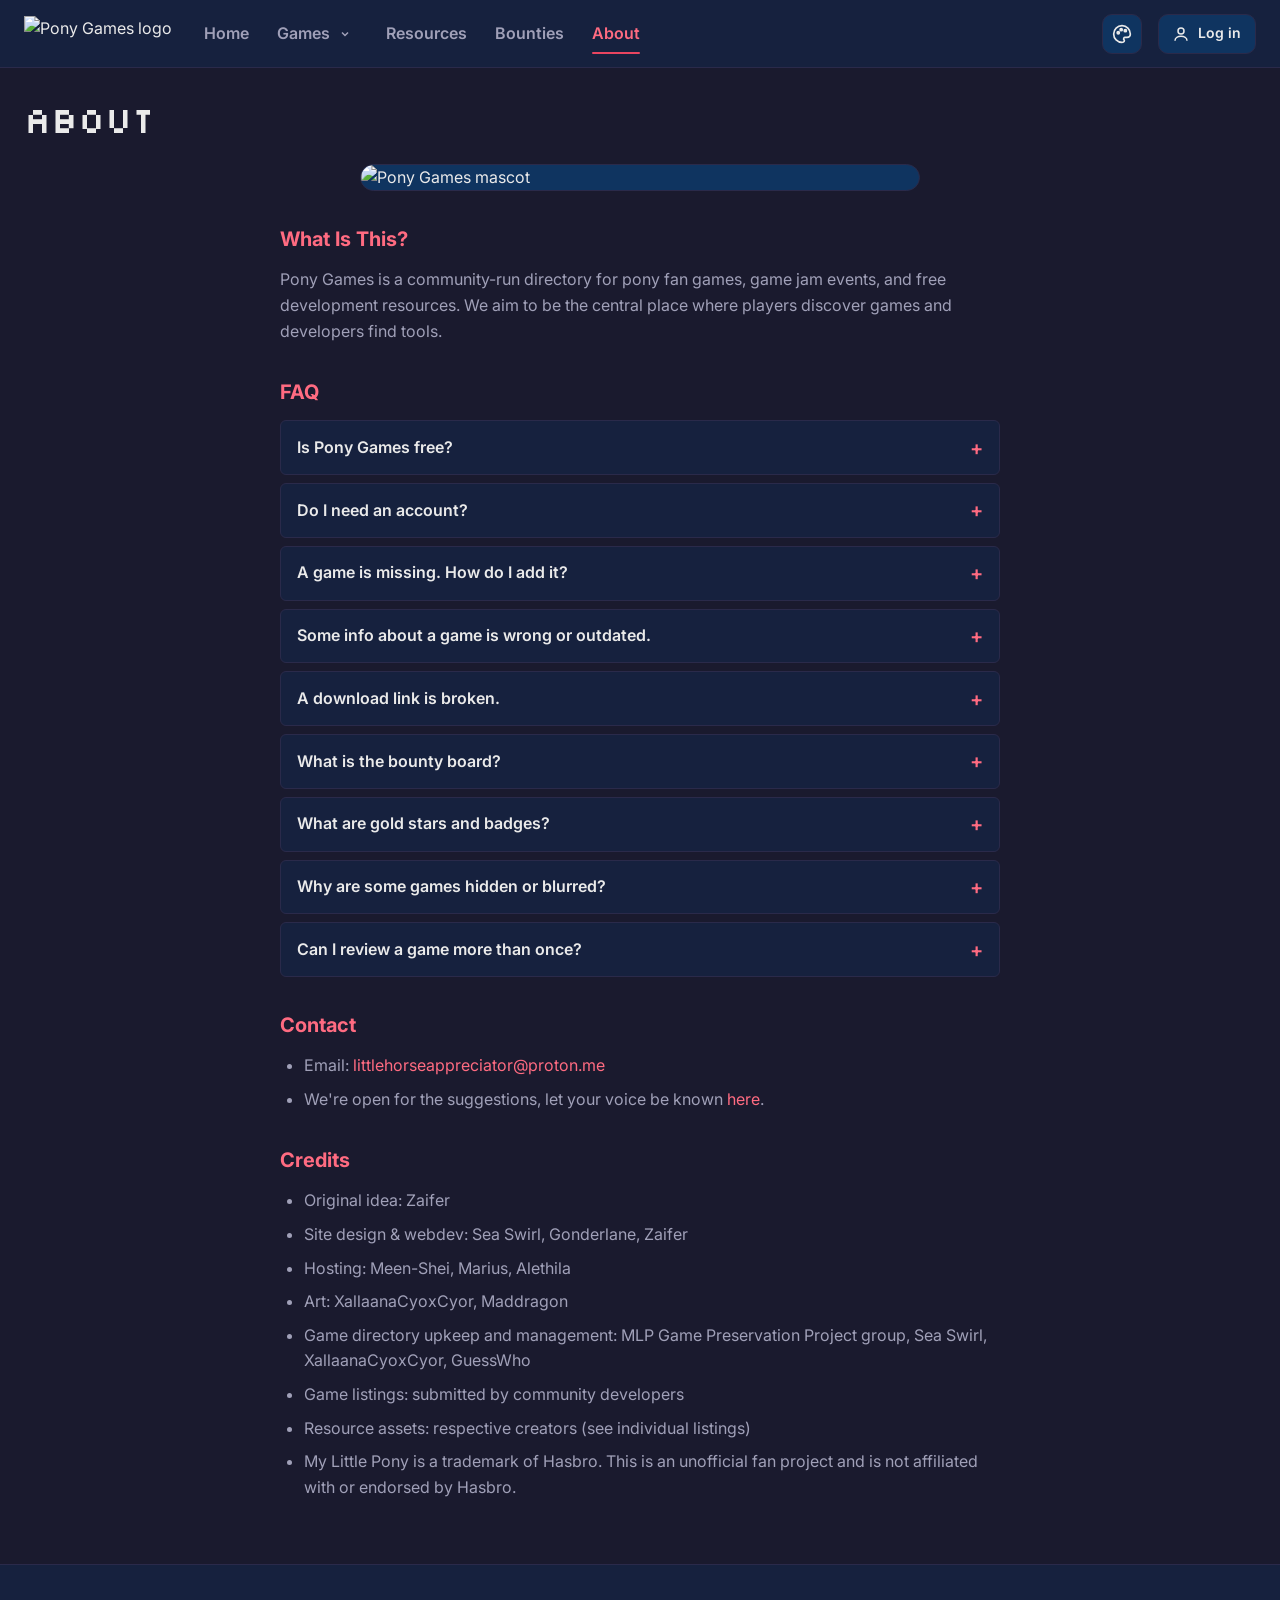
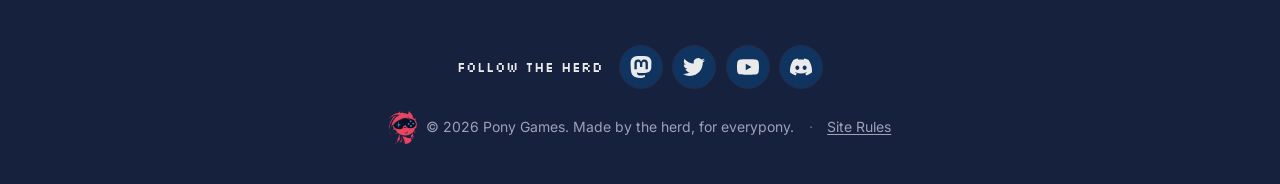
==== commit bdb4f896: "Some small update - Updates in webdesign - Added bounties page - Added rules page - Added accounts -" ====
--- a/about.html
+++ b/about.html
@@ -7,26 +7,64 @@
     try {
       var pgTheme = localStorage.getItem("pg-theme");
       if (pgTheme) document.documentElement.dataset.theme = pgTheme;
+      // logged in last time: hide "Log in" until main.js shows the account button
+      if (localStorage.getItem("pg-me")) {
+        document.documentElement.dataset.me = "1";
+        setTimeout(function () { delete document.documentElement.dataset.me; }, 4000); // just in case
+      }
     } catch (e) {}
   </script>
   <meta name="viewport" content="width=device-width, initial-scale=1.0" />
   <meta name="description" content="About Pony Games: contacts, credits, and community info." />
   <title>About | Pony Games</title>
-  <link rel="stylesheet" href="css/style.css?v=20260910" />
+  <link rel="canonical" href="https://pony.games/about" />
+  <meta property="og:type" content="website" />
+  <meta property="og:site_name" content="Pony Games" />
+  <meta property="og:title" content="About | Pony Games" />
+  <meta property="og:description" content="About Pony Games: contacts, credits, and community info." />
+  <meta property="og:url" content="https://pony.games/about" />
+  <meta property="og:image" content="https://pony.games/og-image.png" />
+  <meta property="og:image:width" content="1200" />
+  <meta property="og:image:height" content="630" />
+  <meta property="og:image:alt" content="Pony Games logo: community directory of pony fan games" />
+  <meta name="twitter:card" content="summary_large_image" />
+  <meta name="twitter:title" content="About | Pony Games" />
+  <meta name="twitter:description" content="About Pony Games: contacts, credits, and community info." />
+  <meta name="twitter:image" content="https://pony.games/og-image.png" />
+  <meta name="theme-color" content="#16213e" />
+  <link rel="preconnect" href="https://fonts.googleapis.com">
+  <link rel="preconnect" href="https://fonts.gstatic.com" crossorigin>
+  <link rel="stylesheet" href="https://fonts.googleapis.com/css2?family=Inter:wght@400;500;600;700&family=Silkscreen&display=swap">
+  <link rel="stylesheet" href="css/style.css?v=20261112a" />
+  <script type="application/ld+json">{"@context": "https://schema.org", "@type": "FAQPage", "mainEntity": [{"@type": "Question", "name": "Is Pony Games free?", "acceptedAnswer": {"@type": "Answer", "text": "Yes. Pony Games is a free, non-profit fan project. We don't sell the games ourselves: every listing links to where the developers share their game, and almost all pony fan games are free to download."}}, {"@type": "Question", "name": "Do I need an account?", "acceptedAnswer": {"@type": "Answer", "text": "Not to browse, play or download. You need one to like and bookmark games, write reviews and join a game's discussion. Your bookmarks then follow you to all your devices, and you can collect gold stars and badges. Create one here."}}, {"@type": "Question", "name": "A game is missing. How do I add it?", "acceptedAnswer": {"@type": "Answer", "text": "Use the Submit a game form (also in the Games menu). Fill in what you know, add a few screenshots and the download links. A moderator checks every submission before it goes on the site. You don't have to be the developer to submit a game."}}, {"@type": "Question", "name": "Some info about a game is wrong or outdated.", "acceptedAnswer": {"@type": "Answer", "text": "Open the game's page and click the ✎ icon at the top right (\"Suggest a correction\"). The form is already filled in with the current info, so you only change what's wrong, and you can reorder or add screenshots too. The game shows \"Change under review\" until a moderator has looked at it."}}, {"@type": "Question", "name": "A download link is broken.", "acceptedAnswer": {"@type": "Answer", "text": "Click the 🏳 icon on the game's page and choose \"Broken or dead link\". If you know a working link, please add it in the details, or suggest a correction with the new link."}}, {"@type": "Question", "name": "What is the bounty board?", "acceptedAnswer": {"@type": "Answer", "text": "The bounty board lists games we know existed but can't find a working copy of. If you have one of them (or know where it lives), send a tip from its wanted poster. There's no reward except the eternal gratitude of the herd, and maybe a gold star if you have an account."}}, {"@type": "Question", "name": "What are gold stars and badges?", "acceptedAnswer": {"@type": "Answer", "text": "Thank-yous from the moderators for helping the site: submitting games, fixing info, finding lost games. They're given by hand and show up next to your name on reviews and messages, and on your account page."}}, {"@type": "Question", "name": "Why are some games hidden or blurred?", "acceptedAnswer": {"@type": "Answer", "text": "Games tagged NSFW or with gore are hidden from the lists by default and their pictures are blurred until you choose to see them. You can show them with the filters on the games page. If a game is missing such a tag, please report it."}}, {"@type": "Question", "name": "Can I review a game more than once?", "acceptedAnswer": {"@type": "Answer", "text": "You can write one review per game, but you can edit or delete it at any time, on the game's page or on your account page. The same goes for your messages in a game's discussion."}}]}</script>
 </head>
 <body>
 
   <!-- ===================== HEADER / NAV ===================== -->
   <header class="site-header">
     <div class="container">
-      <a href="index.html" class="site-logo">
+      <a href="/" class="site-logo">
         <img src="textlogo.png" alt="Pony Games logo">
       </a>
       <nav class="site-nav" aria-label="Main navigation">
-        <a href="index.html">Home</a>
-        <a href="games.html">Games</a>
-        <a href="resources.html">Resources</a>
-        <a href="about.html">About</a>
+        <a href="/">Home</a>
+        <div class="nav-dropdown">
+          <a href="/games" class="nav-dropdown__trigger">Games</a>
+          <button type="button" class="nav-dropdown__toggle" aria-expanded="false" aria-controls="games-menu" aria-label="Show game categories">
+            <svg aria-hidden="true" width="12" height="12" viewBox="0 0 24 24" fill="none" stroke="currentColor" stroke-width="3"><path d="M6 9l6 6 6-6"/></svg>
+          </button>
+          <ul id="games-menu" class="nav-dropdown__menu">
+            <li><a href="/games?status=Released"><span class="nav-dropdown__dot nav-dropdown__dot--done" aria-hidden="true"></span>Released games</a></li>
+            <li><a href="/games?status=In%20Development"><span class="nav-dropdown__dot nav-dropdown__dot--wip" aria-hidden="true"></span>Unfinished games</a></li>
+            <li><a href="/upcoming"><span class="nav-dropdown__dot nav-dropdown__dot--soon" aria-hidden="true"></span>Upcoming games</a></li>
+            <li><a href="/games?status=Cancelled"><span class="nav-dropdown__dot nav-dropdown__dot--abandoned" aria-hidden="true"></span>Cancelled games</a></li>
+            <li><a href="/games?tag=Mod"><span class="nav-dropdown__dot nav-dropdown__dot--mod" aria-hidden="true"></span>Mods</a></li>
+            <li class="nav-dropdown__sep"><a href="/submit"><span class="nav-dropdown__plus" aria-hidden="true">＋</span>Submit a game</a></li>
+          </ul>
+        </div>
+        <a href="/resources">Resources</a>
+        <a href="/bounties">Bounties</a>
+        <a href="/about">About</a>
         <select id="theme-switcher" class="theme-switcher" aria-label="Site theme">
           <option value="midnight">Moonbeam</option>
           <option value="light">Sunbeam</option>
@@ -39,6 +77,7 @@
           <option value="fluttershy">Butterfly Yellow</option>
 
         </select>
+        <a href="/login" class="account-link" data-account-link><svg class="account-link__icon" aria-hidden="true" width="18" height="18" viewBox="0 0 24 24" fill="none" stroke="currentColor" stroke-width="2"><circle cx="12" cy="8" r="4"/><path d="M4 21c0-4 4-6 8-6s8 2 8 6"/></svg><span class="account-link__name">Log in</span></a>
       </nav>
     </div>
   </header>
@@ -62,6 +101,46 @@
         </p>
       </section>
 
+      <!-- ===================== FAQ ===================== -->
+      <section class="about-section faq" id="faq">
+        <h2>FAQ</h2>
+        <details class="faq__item">
+          <summary class="faq__q">Is Pony Games free?</summary>
+          <div class="faq__a"><p>Yes. Pony Games is a free, non-profit fan project. We don't sell the games ourselves: every listing links to where the developers share their game, and almost all pony fan games are free to download.</p></div>
+        </details>
+        <details class="faq__item">
+          <summary class="faq__q">Do I need an account?</summary>
+          <div class="faq__a"><p>Not to browse, play or download. You need one to like and bookmark games, write reviews and join a game's discussion. Your bookmarks then follow you to all your devices, and you can collect gold stars and badges. <a href="/login?tab=signup">Create one here</a>.</p></div>
+        </details>
+        <details class="faq__item">
+          <summary class="faq__q">A game is missing. How do I add it?</summary>
+          <div class="faq__a"><p>Use the <a href="/submit">Submit a game</a> form (also in the Games menu). Fill in what you know, add a few screenshots and the download links. A moderator checks every submission before it goes on the site. You don't have to be the developer to submit a game.</p></div>
+        </details>
+        <details class="faq__item">
+          <summary class="faq__q">Some info about a game is wrong or outdated.</summary>
+          <div class="faq__a"><p>Open the game's page and click the ✎ icon at the top right ("Suggest a correction"). The form is already filled in with the current info, so you only change what's wrong, and you can reorder or add screenshots too. The game shows "Change under review" until a moderator has looked at it.</p></div>
+        </details>
+        <details class="faq__item">
+          <summary class="faq__q">A download link is broken.</summary>
+          <div class="faq__a"><p>Click the 🏳 icon on the game's page and choose "Broken or dead link". If you know a working link, please add it in the details, or suggest a correction with the new link.</p></div>
+        </details>
+        <details class="faq__item">
+          <summary class="faq__q">What is the bounty board?</summary>
+          <div class="faq__a"><p>The <a href="/bounties">bounty board</a> lists games we know existed but can't find a working copy of. If you have one of them (or know where it lives), send a tip from its wanted poster. There's no reward except the eternal gratitude of the herd, and maybe a gold star if you have an account.</p></div>
+        </details>
+        <details class="faq__item">
+          <summary class="faq__q">What are gold stars and badges?</summary>
+          <div class="faq__a"><p>Thank-yous from the moderators for helping the site: submitting games, fixing info, finding lost games. They're given by hand and show up next to your name on reviews and messages, and on your account page.</p></div>
+        </details>
+        <details class="faq__item">
+          <summary class="faq__q">Why are some games hidden or blurred?</summary>
+          <div class="faq__a"><p>Games tagged NSFW or with gore are hidden from the lists by default and their pictures are blurred until you choose to see them. You can show them with the filters on the games page. If a game is missing such a tag, please report it.</p></div>
+        </details>
+        <details class="faq__item">
+          <summary class="faq__q">Can I review a game more than once?</summary>
+          <div class="faq__a"><p>You can write one review per game, but you can edit or delete it at any time, on the game's page or on your account page. The same goes for your messages in a game's discussion.</p></div>
+        </details>
+      </section>
       <!-- ===================== CONTACTS ===================== -->
       <section class="about-section">
         <h2>Contact</h2>
@@ -89,15 +168,6 @@
         </ul>
       </section>
 
-      <!-- ===================== JAM HISTORY ===================== -->
-      <section class="about-section jam-history-section">
-        <h2>Jam History</h2>
-        <p>
-          Browse past jams and their entries.
-        </p>
-        <div id="jam-history" class="jam-history" aria-label="Past jams"></div>
-      </section>
-
     </div>
 
   </main>
@@ -109,7 +179,22 @@
         <script type="text/javascript" src="https://mlp-ring.neocities.org/ring-js/onionring-variables.js"></script>
         <script type="text/javascript" src="https://mlp-ring.neocities.org/ring-js/onionring-widget.js"></script>
       </div>
-      <p>&copy; 2026 Pony Games. A community directory for pony games.</p>
+      <nav class="site-footer__socials" aria-label="Follow Pony Games">
+        <span class="site-footer__follow">Follow the herd</span>
+        <a class="social-link social-link--mastodon" href="https://pone.social/@ponygames" target="_blank" rel="me noopener noreferrer" aria-label="Mastodon (pone.social)" title="Mastodon (pone.social)">
+          <svg aria-hidden="true" width="22" height="22" viewBox="0 0 24 24" fill="currentColor"><path d="M23.268 5.313c-.35-2.578-2.617-4.61-5.304-5.004C17.51.242 15.792 0 11.813 0h-.03c-3.98 0-4.835.242-5.288.309C3.882.692 1.496 2.518.917 5.127.64 6.412.61 7.837.661 9.143c.074 1.874.088 3.745.26 5.611.118 1.24.325 2.47.62 3.68.55 2.237 2.777 4.098 4.96 4.857 2.336.792 4.849.923 7.256.38.265-.061.527-.132.786-.213.585-.184 1.27-.39 1.774-.753a.057.057 0 0 0 .023-.043v-1.809a.052.052 0 0 0-.02-.041.053.053 0 0 0-.046-.01 20.282 20.282 0 0 1-4.709.545c-2.73 0-3.463-1.284-3.674-1.818a5.593 5.593 0 0 1-.319-1.433.053.053 0 0 1 .066-.054c1.517.363 3.072.546 4.632.546.376 0 .75 0 1.125-.01 1.57-.044 3.224-.124 4.768-.422.038-.008.077-.015.11-.024 2.435-.464 4.753-1.92 4.989-5.604.008-.145.03-1.52.03-1.67.002-.512.167-3.63-.024-5.545zm-3.748 9.195h-2.561V8.29c0-1.309-.55-1.976-1.67-1.976-1.23 0-1.846.79-1.846 2.35v3.403h-2.546V8.663c0-1.56-.617-2.35-1.848-2.35-1.112 0-1.668.668-1.67 1.977v6.218H4.822V8.102c0-1.31.337-2.35 1.011-3.12.696-.77 1.608-1.164 2.74-1.164 1.311 0 2.302.5 2.962 1.498l.638 1.06.638-1.06c.66-.999 1.65-1.498 2.96-1.498 1.13 0 2.043.395 2.74 1.164.675.77 1.012 1.81 1.012 3.12z"/></svg>
+        </a>
+        <a class="social-link social-link--twitter" href="https://x.com/pony_games_" target="_blank" rel="me noopener noreferrer" aria-label="Twitter (@pony_games_)" title="Twitter (@pony_games_)">
+          <svg aria-hidden="true" width="22" height="22" viewBox="0 0 24 24" fill="currentColor"><path d="M23.953 4.57a10 10 0 01-2.825.775 4.958 4.958 0 002.163-2.723c-.951.555-2.005.959-3.127 1.184a4.92 4.92 0 00-8.384 4.482C7.69 8.095 4.067 6.13 1.64 3.162a4.822 4.822 0 00-.666 2.475c0 1.71.87 3.213 2.188 4.096a4.904 4.904 0 01-2.228-.616v.06a4.923 4.923 0 003.946 4.827 4.996 4.996 0 01-2.212.085 4.936 4.936 0 004.604 3.417 9.867 9.867 0 01-6.102 2.105c-.39 0-.779-.023-1.17-.067a13.995 13.995 0 007.557 2.209c9.053 0 13.998-7.496 13.998-13.985 0-.21 0-.42-.015-.63A9.935 9.935 0 0024 4.59z"/></svg>
+        </a>
+        <a class="social-link social-link--youtube" href="https://www.youtube.com/@PonyGamesProject" target="_blank" rel="me noopener noreferrer" aria-label="YouTube" title="YouTube">
+          <svg aria-hidden="true" width="22" height="22" viewBox="0 0 24 24" fill="currentColor"><path d="M23.498 6.186a3.016 3.016 0 0 0-2.122-2.136C19.505 3.545 12 3.545 12 3.545s-7.505 0-9.377.505A3.017 3.017 0 0 0 .502 6.186C0 8.07 0 12 0 12s0 3.93.502 5.814a3.016 3.016 0 0 0 2.122 2.136c1.871.505 9.376.505 9.376.505s7.505 0 9.377-.505a3.015 3.015 0 0 0 2.122-2.136C24 15.93 24 12 24 12s0-3.93-.502-5.814zM9.545 15.568V8.432L15.818 12l-6.273 3.568z"/></svg>
+        </a>
+        <a class="social-link social-link--discord" href="https://discord.gg/H2vbaAUMzP" target="_blank" rel="me noopener noreferrer" aria-label="Discord server" title="Discord server">
+          <svg aria-hidden="true" width="22" height="22" viewBox="0 0 24 24" fill="currentColor"><path d="M20.317 4.3698a19.7913 19.7913 0 00-4.8851-1.5152.0741.0741 0 00-.0785.0371c-.211.3753-.4447.8648-.6083 1.2495-1.8447-.2762-3.68-.2762-5.4868 0-.1636-.3933-.4058-.8742-.6177-1.2495a.077.077 0 00-.0785-.037 19.7363 19.7363 0 00-4.8852 1.515.0699.0699 0 00-.0321.0277C.5334 9.0458-.319 13.5799.0992 18.0578a.0824.0824 0 00.0312.0561c2.0528 1.5076 4.0413 2.4228 5.9929 3.0294a.0777.0777 0 00.0842-.0276c.4616-.6304.8731-1.2952 1.226-1.9942a.076.076 0 00-.0416-.1057c-.6528-.2476-1.2743-.5495-1.8722-.8923a.077.077 0 01-.0076-.1277c.1258-.0943.2517-.1923.3718-.2914a.0743.0743 0 01.0776-.0105c3.9278 1.7933 8.18 1.7933 12.0614 0a.0739.0739 0 01.0785.0095c.1202.099.246.1981.3728.2924a.077.077 0 01-.0066.1276 12.2986 12.2986 0 01-1.873.8914.0766.0766 0 00-.0407.1067c.3604.698.7719 1.3628 1.225 1.9932a.076.076 0 00.0842.0286c1.961-.6067 3.9495-1.5219 6.0023-3.0294a.077.077 0 00.0313-.0552c.5004-5.177-.8382-9.6739-3.5485-13.6604a.061.061 0 00-.0312-.0286zM8.02 15.3312c-1.1825 0-2.1569-1.0857-2.1569-2.419 0-1.3332.9555-2.4189 2.157-2.4189 1.2108 0 2.1757 1.0952 2.1568 2.419 0 1.3332-.9555 2.4189-2.1569 2.4189zm7.9748 0c-1.1825 0-2.1569-1.0857-2.1569-2.419 0-1.3332.9554-2.4189 2.1569-2.4189 1.2108 0 2.1757 1.0952 2.1568 2.419 0 1.3332-.946 2.4189-2.1568 2.4189Z"/></svg>
+        </a>
+      </nav>
+      <p class="site-footer__credit"><img class="site-footer__mascot" src="assets/mascot-head.png" alt="" width="28" height="37" loading="lazy" />&copy; 2026 Pony Games. Made by the herd, for everypony. <span class="site-footer__sep" aria-hidden="true">·</span> <a href="/rules">Site Rules</a></p>
     </div>
   </footer>
 
@@ -119,6 +204,6 @@
     <img class="mascot-lightbox__img" src="assets/mascot.png" alt="Pony Games mascot, enlarged" />
   </div>
 
-  <script src="js/main.js?v=20260910"></script>
+  <script src="js/main.js?v=20261112a"></script>
 </body>
 </html>
--- a/css/style.css
+++ b/css/style.css
@@ -73,9 +73,14 @@
   --color-text-muted: #a0a0b8;
   --color-border: #2a2a4a;
   --color-tag: #533483;
-
-  --font-sans: system-ui, -apple-system, "Segoe UI", Roboto, sans-serif;
-  --font-display: "Segoe UI", system-ui, sans-serif;
+  --color-on-accent: #14121c;
+  --color-on-tag: #ffffff;
+  --color-ink: #ff6b81;
+  --color-brand-red: #e94560;
+
+  --font-sans: "Inter", system-ui, -apple-system, "Segoe UI", Roboto, sans-serif;
+  --font-pixel: "Silkscreen", "Courier New", monospace;
+  --font-display: var(--font-pixel);
 
   --radius-sm: 6px;
   --radius-md: 12px;
@@ -86,7 +91,7 @@
 
   --transition: 0.25s ease;
   --transition-spring: 0.4s cubic-bezier(0.34, 1.4, 0.64, 1);
-  --max-width: 1600px;
+  --max-width: 1360px;
   --sidebar-width: 360px;
 
   --color-tag-warning: #c0392b;
@@ -116,6 +121,9 @@
   --color-text-muted: #6b6280;
   --color-border: #ddd4ee;
   --color-tag: #e4d8f7;
+  --color-on-accent: #ffffff;
+  --color-on-tag: #14121c;
+  --color-ink: #d6336c;
 }
 
 :root[data-theme="light"] body.page-resources {
@@ -137,6 +145,9 @@
   --color-text-muted: #a0a0cc;
   --color-border: #4a4a7a;
   --color-tag: #5c6bc0;
+  --color-on-accent: #14121c;
+  --color-on-tag: #ffffff;
+  --color-ink: #4fc3f7;
 }
 
 /* --- Twilight Sparkle Theme --- */
@@ -152,6 +163,9 @@
   --color-text-muted: #b0a0cc;
   --color-border: #4a3a6a;
   --color-tag: #7e57c2;
+  --color-on-accent: #14121c;
+  --color-on-tag: #ffffff;
+  --color-ink: #ffd54f;
 }
 
 /* --- AppleJack Theme --- */
@@ -167,6 +181,9 @@
   --color-text-muted: #b0a090;
   --color-border: #5a4a3a;
   --color-tag: #8d6e63;
+  --color-on-accent: #14121c;
+  --color-on-tag: #ffffff;
+  --color-ink: #ffb74d;
 }
 
 /* --- Pinkie Pie Theme --- */
@@ -182,6 +199,9 @@
   --color-text-muted: #8a6a6a;
   --color-border: #ffc0c0;
   --color-tag: #ec407a;
+  --color-on-accent: #ffffff;
+  --color-on-tag: #14121c;
+  --color-ink: #c2185b;
 }
 
 /* --- Rarity Theme --- */
@@ -197,6 +217,9 @@
   --color-text-muted: #6a6a7a;
   --color-border: #d0c8d0;
   --color-tag: #9575cd;
+  --color-on-accent: #ffffff;
+  --color-on-tag: #14121c;
+  --color-ink: #7e57c2;
 }
 
 /* --- Rainbow Dash Theme --- */
@@ -212,6 +235,9 @@
   --color-text-muted: #90a0c0;
   --color-border: #3a4a6a;
   --color-tag: #42a5f5;
+  --color-on-accent: #14121c;
+  --color-on-tag: #14121c;
+  --color-ink: #ffeb3b;
 }
 
 /* --- Fluttershy Theme --- */
@@ -227,6 +253,9 @@
   --color-text-muted: #8a8a6a;
   --color-border: #f0e0c0;
   --color-tag: #aed581;
+  --color-on-accent: #14121c;
+  --color-on-tag: #14121c;
+  --color-ink: #b03a6a;
 }
 
 /* overriding color cause resources page using yellowish tone 
@@ -282,6 +311,12 @@
   color: var(--color-text);
 }
 
+/* the full-bleed homepage hero uses 100vw, which includes the scrollbar;
+   clip keeps that from causing sideways scrolling (and doesn't break sticky) */
+body {
+  overflow-x: clip;
+}
+
 .container {
   width: 100%;
   max-width: var(--max-width);
@@ -296,35 +331,29 @@
   position: sticky;
   top: 0;
   z-index: 100;
-  transition: box-shadow var(--transition), background var(--transition);
+  transition: box-shadow var(--transition);
 }
 
 .site-header.is-scrolled {
-  box-shadow: 0 4px 24px rgba(0, 0, 0, 0.45);
-/*  background: rgba(var(--color-bg-alt-rgb), 0.96);*/
-  background: var(--color-bg-alt);
-  backdrop-filter: blur(8px);
+  box-shadow: 0 4px 24px rgba(0, 0, 0, 0.25);
 }
 
 .site-header .container {
   display: flex;
   align-items: center;
-  justify-content: space-between;
-  padding-top: 1rem;
-  padding-bottom: 1rem;
+  gap: 2rem;
+  padding-top: 0.85rem;
+  padding-bottom: 0.85rem;
 }
 
 .site-logo {
-  font-family: var(--font-display);
-  font-size: 1.4rem;
-  font-weight: 700;
-  color: var(--color-accent);
+  flex: none;
   position: relative;
   transition: transform var(--transition-spring);
 }
 
 .site-logo img {
-  height: 40px;
+  height: 36px;
   width: auto;
   display: block;
 }
@@ -347,50 +376,286 @@
 }
 
 .site-nav {
-  display: flex;
-  gap: 1.5rem;
+  flex: 1;
+  display: flex;
+  align-items: center;
+  gap: 1.75rem;
+  min-width: 0;
 }
 
 .site-nav a {
   color: var(--color-text-muted);
-  font-weight: 500;
+  font-weight: 600;
   position: relative;
-  padding-bottom: 0.25rem;
+  padding: 0.35rem 0;
+  white-space: nowrap;
   transition: color var(--transition);
 }
 
 .site-nav a::after {
   content: "";
   position: absolute;
-  left: 50%;
-  bottom: 0;
-  width: 0;
+  left: 0;
+  right: 0;
+  bottom: -2px;
   height: 2px;
   background: var(--color-accent);
   border-radius: 1px;
-  transition: width var(--transition), left var(--transition);
+  transform: scaleX(0);
+  transition: transform var(--transition);
+}
+
+.site-nav a:hover {
+  color: var(--color-text);
+}
+
+.site-nav a.active {
+  color: var(--color-ink);
 }
 
 .site-nav a:hover::after,
 .site-nav a.active::after {
-  width: 100%;
+  transform: scaleX(1);
+}
+
+/* --- "Games" dropdown --- */
+.nav-dropdown {
+  position: relative;
+  display: flex;
+  align-items: center;
+  gap: 0.15rem;
+}
+
+.nav-dropdown__toggle {
+  display: inline-flex;
+  align-items: center;
+  justify-content: center;
+  width: 26px;
+  height: 32px;
+  border-radius: 6px;
+  color: var(--color-text-muted);
+  transition: color var(--transition), background var(--transition);
+}
+
+.nav-dropdown__toggle svg {
+  transition: transform var(--transition);
+}
+
+.nav-dropdown__toggle:hover {
+  color: var(--color-text);
+  background: var(--color-surface);
+}
+
+.nav-dropdown__menu {
+  position: absolute;
+  top: calc(100% + 10px);
+  left: -0.75rem;
+  z-index: 120;
+  min-width: 230px;
+  margin: 0;
+  padding: 0.4rem;
+  list-style: none;
+  background: var(--color-bg-alt);
+  border: 1px solid var(--color-border);
+  border-radius: 12px;
+  box-shadow: 0 12px 32px rgba(0, 0, 0, 0.35);
+  opacity: 0;
+  visibility: hidden;
+  transform: translateY(-6px);
+  transition: opacity 0.18s ease, transform 0.18s ease, visibility 0.18s;
+}
+
+/* invisible bridge so the menu doesn't close while the mouse moves down to it */
+.nav-dropdown__menu::before {
+  content: "";
+  position: absolute;
   left: 0;
-}
-
-.site-nav a:hover,
-.site-nav a.active {
-  color: var(--color-accent);
-}
-
-.theme-switcher {
-  margin-left: 0.5rem;
-  padding: 0.35rem 0.6rem;
+  right: 0;
+  top: -12px;
+  height: 12px;
+}
+
+@media (hover: hover) {
+  .nav-dropdown:hover .nav-dropdown__menu {
+    opacity: 1;
+    visibility: visible;
+    transform: none;
+  }
+
+  .nav-dropdown:hover .nav-dropdown__toggle svg {
+    transform: rotate(180deg);
+  }
+}
+
+.nav-dropdown.is-open .nav-dropdown__menu {
+  opacity: 1;
+  visibility: visible;
+  transform: none;
+}
+
+.nav-dropdown.is-open .nav-dropdown__toggle svg {
+  transform: rotate(180deg);
+}
+
+.site-nav .nav-dropdown__menu a {
+  display: flex;
+  align-items: center;
+  gap: 0.65rem;
+  min-height: 42px;
+  padding: 0 0.8rem;
+  border-radius: 8px;
+  color: var(--color-text);
+  font-weight: 600;
+  font-size: 0.92rem;
+}
+
+.site-nav .nav-dropdown__menu a::after {
+  display: none;
+}
+
+.site-nav .nav-dropdown__menu a:hover,
+.site-nav .nav-dropdown__menu a:focus-visible {
   background: var(--color-surface);
   color: var(--color-text);
+}
+
+.site-nav .nav-dropdown__menu a.active {
+  color: var(--color-ink);
+}
+
+.nav-dropdown__dot {
+  flex: none;
+  width: 9px;
+  height: 9px;
+  border-radius: 50%;
+}
+
+.nav-dropdown__dot--done { background: #2ecc71; }
+.nav-dropdown__dot--wip { background: #f5b041; }
+.nav-dropdown__dot--abandoned { background: #95a5a6; }
+.nav-dropdown__dot--soon { background: #5dade2; }
+
+/* theme: a palette button (js/main.js turns the <select> into a menu). Before
+   the script runs, the select itself already looks like that button. */
+.theme-switcher,
+.theme-picker {
+  margin-left: auto;
+}
+.theme-switcher {
+  width: 40px;
+  height: 40px;
+  padding: 0;
+  color: transparent;
+  background-color: var(--color-surface);
+  background-image: url("data:image/svg+xml,%3Csvg xmlns='http://www.w3.org/2000/svg' width='20' height='20' viewBox='0 0 24 24' fill='none' stroke='%23999' stroke-width='2' stroke-linecap='round'%3E%3Cpath d='M12 22a10 10 0 1 1 10-10c0 2.8-2.2 4-4 4h-2.2a1.8 1.8 0 0 0-1.3 3.1c.6.6.5 2.9-2.5 2.9z'/%3E%3C/svg%3E");
+  background-repeat: no-repeat;
+  background-position: center;
   border: 1px solid var(--color-border);
-  border-radius: var(--radius-sm);
-  font-size: 0.85rem;
+  border-radius: 10px;
+  font-size: 0.875rem;
   cursor: pointer;
+  appearance: none;
+  -webkit-appearance: none;
+}
+.theme-switcher option { color: var(--color-text); background: var(--color-bg-alt); }
+.theme-switcher:hover,
+.theme-switcher:focus-visible {
+  border-color: var(--color-accent);
+}
+.theme-picker { position: relative; flex: none; }
+.theme-picker .theme-switcher { display: none; }
+.theme-picker__btn {
+  position: relative;
+  display: grid;
+  place-items: center;
+  width: 40px;
+  height: 40px;
+  padding: 0;
+  color: var(--color-text);
+  background: var(--color-surface);
+  border: 1px solid var(--color-border);
+  border-radius: 10px;
+  cursor: pointer;
+  transition: border-color var(--transition);
+}
+.theme-picker__btn:hover,
+.theme-picker__btn:focus-visible,
+.theme-picker__btn[aria-expanded="true"] { border-color: var(--color-accent); }
+.theme-picker__menu {
+  position: absolute;
+  top: calc(100% + 8px);
+  right: 0;
+  z-index: 200;
+  min-width: 210px;
+  margin: 0;
+  padding: 0.35rem;
+  list-style: none;
+  background: var(--color-bg-alt);
+  border: 1px solid var(--color-border);
+  border-radius: 12px;
+  box-shadow: 0 14px 34px rgba(0, 0, 0, 0.35);
+}
+.theme-picker__menu[hidden] { display: none; }
+.theme-picker__item {
+  display: flex;
+  align-items: center;
+  gap: 0.65rem;
+  width: 100%;
+  padding: 0.45rem 0.55rem;
+  font: inherit;
+  font-size: 0.9rem;
+  font-weight: 600;
+  text-align: left;
+  color: var(--color-text);
+  background: none;
+  border: 0;
+  border-radius: 8px;
+  cursor: pointer;
+}
+.theme-picker__item:hover,
+.theme-picker__item:focus-visible { background: var(--color-surface); outline: none; }
+.theme-picker__swatch { position: relative; flex: none; width: 22px; height: 22px; border-radius: 50%; border: 1px solid rgba(128, 128, 128, 0.45); overflow: hidden; }
+.theme-picker__swatch span { position: absolute; inset: 50% 0 0 50%; }
+.theme-picker__name { flex: 1; }
+.theme-picker__check { visibility: hidden; color: var(--color-accent); }
+.theme-picker__item[aria-checked="true"] .theme-picker__check { visibility: visible; }
+
+@media (max-width: 760px) {
+  .site-header .container {
+    flex-wrap: wrap;
+    gap: 0.4rem 1rem;
+    padding-top: 0.6rem;
+    padding-bottom: 0.25rem;
+  }
+
+  .site-logo img {
+    height: 28px;
+  }
+
+  .site-nav {
+    flex: 1 1 100%;
+    order: 3;
+    gap: 1.1rem;
+    padding-bottom: 0.4rem;
+  }
+
+  .site-nav::-webkit-scrollbar {
+    display: none;
+  }
+
+  .site-header .container {
+    position: relative;
+  }
+
+  .theme-switcher,
+  .theme-picker {
+    position: absolute;
+    top: 0.45rem;
+    right: 1.5rem;
+  }
+  .theme-switcher,
+  .theme-picker__btn { width: 36px; height: 36px; }
+  .theme-picker .theme-switcher { position: static; }
 }
 
 /* --- Footer --- */
@@ -404,284 +669,970 @@
   font-size: 0.875rem;
 }
 
+.site-footer__socials {
+  display: flex;
+  flex-wrap: wrap;
+  align-items: center;
+  justify-content: center;
+  gap: 0.6rem;
+  margin-bottom: 1.25rem;
+}
+
+.site-footer__follow {
+  font-family: var(--font-pixel);
+  font-size: 0.85rem;
+  color: var(--color-text);
+  margin-right: 0.4rem;
+}
+
+.social-link {
+  display: inline-flex;
+  align-items: center;
+  justify-content: center;
+  width: 44px;
+  height: 44px;
+  border-radius: 50%;
+  background: var(--color-surface);
+  border: 1px solid var(--color-border);
+  color: var(--color-text);
+  transition: background var(--transition), color var(--transition), border-color var(--transition), transform var(--transition);
+}
+
+.social-link:hover,
+.social-link:focus-visible {
+  transform: translateY(-2px);
+  color: #fff;
+  border-color: transparent;
+}
+
+@media (max-width: 560px) {
+  .site-footer__follow {
+    flex-basis: 100%;
+    margin: 0 0 0.25rem;
+  }
+}
+
+/* each network's own colour on hover */
+.social-link--mastodon:hover, .social-link--mastodon:focus-visible { background: #6364ff; }
+.social-link--twitter:hover, .social-link--twitter:focus-visible { background: #1d9bf0; }
+.social-link--youtube:hover, .social-link--youtube:focus-visible { background: #ff0000; }
+.social-link--discord:hover, .social-link--discord:focus-visible { background: #5865f2; }
+
+.site-footer__credit {
+  display: inline-flex;
+  align-items: center;
+  gap: 0.6rem;
+}
+
+.site-footer__mascot {
+  width: 28px;
+  height: auto;
+}
+
 /* --- Page Sections --- */
 .page-title {
   font-family: var(--font-display);
-  font-size: 2rem;
+  font-weight: 400;
+  font-size: 2.25rem;
+  line-height: 1.1;
   margin: 2rem 0 1.5rem;
   color: var(--color-text);
 }
 
 .section-title {
+  font-family: var(--font-pixel);
+  font-weight: 400;
   font-size: 1.25rem;
+  line-height: 1.2;
   margin-bottom: 1rem;
-  color: var(--color-accent-soft);
-}
-
+  color: var(--color-text);
+}
+
+/* --- Shared buttons & helpers --- */
+.btn {
+  display: inline-flex;
+  align-items: center;
+  justify-content: center;
+  gap: 0.5rem;
+  min-height: 44px;
+  padding: 0 1.25rem;
+  border-radius: 10px;
+  border: 1px solid transparent;
+  font-weight: 700;
+  font-size: 0.95rem;
+  text-align: center;
+  transition: filter var(--transition), border-color var(--transition), transform var(--transition);
+}
+
+.btn--accent {
+  background: var(--color-accent);
+  color: var(--color-on-accent);
+}
+
+.btn--accent:hover {
+  filter: brightness(1.08);
+}
+
+.btn--ghost {
+  background: transparent;
+  border-color: var(--color-border);
+  color: var(--color-text);
+}
+
+.btn--ghost:hover {
+  border-color: var(--color-accent);
+}
+
+.visually-hidden {
+  position: absolute !important;
+  width: 1px;
+  height: 1px;
+  overflow: hidden;
+  clip: rect(0 0 0 0);
+  white-space: nowrap;
+}
+
+:focus-visible {
+  outline: 2px solid var(--color-accent);
+  outline-offset: 2px;
+}
 /* ==========================================================================
-   Jam Timer (index.html)
+   Homepage (index.html)
    ========================================================================== */
+.home {
+  display: flex;
+  flex-direction: column;
+  gap: 3.5rem;
+  padding-top: 2.5rem;
+}
+
+.section-head {
+  display: flex;
+  align-items: baseline;
+  justify-content: space-between;
+  gap: 0.5rem 1rem;
+  flex-wrap: wrap;
+  margin-bottom: 1.1rem;
+}
+
+.section-head .section-title {
+  margin: 0;
+}
+
+.section-head__link {
+  color: var(--color-ink);
+  font-weight: 600;
+  font-size: 0.9rem;
+}
+
+.section-head__link:hover {
+  text-decoration: underline;
+}
+
+/* --- Hero: search + genre shortcuts --- */
+.home-hero {
+  position: relative;
+  display: flex;
+  flex-direction: column;
+  align-items: center;
+  gap: 1rem;
+  /* full-bleed: the painting runs edge to edge, right under the header,
+     while the content stays centred in the normal page width */
+  margin: -2.5rem calc(50% - 50vw) 0;
+  padding: 4.5rem max(1.5rem, calc(50vw - 680px)) 4rem;
+  text-align: center;
+  /* red divider under the hero, same red as the logo in every theme */
+  border-bottom: 4px solid var(--color-brand-red);
+  overflow: hidden;
+  isolation: isolate;
+  background-color: var(--color-bg-alt);
+  /* the painting: smaller file on phones (see media query below) */
+  background-image: url("../assets/hero-2000.jpg");
+  background-size: cover;
+  background-position: 30% 35%;
+}
+
+/* Theme-coloured veil over the painting: calm in the middle where the text
+   sits, letting the art show through towards the edges. Works for light and
+   dark themes because it uses the theme's own background colour. */
+.home-hero::before {
+  content: "";
+  position: absolute;
+  inset: 0;
+  z-index: -1;
+  background: rgba(10, 10, 25, 0.55);
+  background:
+    radial-gradient(ellipse 65% 70% at 50% 52%,
+      color-mix(in srgb, var(--color-bg) 86%, transparent) 0%,
+      color-mix(in srgb, var(--color-bg) 70%, transparent) 55%,
+      color-mix(in srgb, var(--color-bg) 30%, transparent) 100%);
+}
+
+.home-hero__sub {
+  text-shadow: 0 1px 8px var(--color-bg);
+}
+
+@media (max-width: 760px) {
+  .home-hero {
+    background-image: url("../assets/hero-1000.jpg");
+    padding-top: 2.25rem;
+    padding-bottom: 2.25rem;
+    background-position: 25% 30%;
+  }
+
+  .home-hero::before {
+    background:
+      linear-gradient(
+        color-mix(in srgb, var(--color-bg) 78%, transparent),
+        color-mix(in srgb, var(--color-bg) 88%, transparent));
+  }
+}
+
+/* webp versions (about half the size) for browsers that support image-set types */
+@supports (background-image: image-set(url("x.webp") type("image/webp"))) {
+  .home-hero {
+    background-image: image-set(url("../assets/hero-2000.webp") type("image/webp"), url("../assets/hero-2000.jpg") type("image/jpeg"));
+  }
+
+  @media (max-width: 760px) {
+    .home-hero {
+      background-image: image-set(url("../assets/hero-1000.webp") type("image/webp"), url("../assets/hero-1000.jpg") type("image/jpeg"));
+    }
+  }
+}
+
+
+/* --- Mascot greeting --- */
+.mascot-hello {
+  display: flex;
+  align-items: center;
+  gap: 0.9rem;
+  margin-bottom: 0.25rem;
+}
+
+.mascot-hello__img {
+  width: 76px;
+  height: auto;
+  flex: none;
+  animation: mascot-bob 3s ease-in-out infinite;
+}
+
+.mascot-hello__bubble {
+  position: relative;
+  padding: 0.65rem 1rem;
+  background: var(--color-surface);
+  border: 2px solid var(--color-border);
+  border-radius: 14px 14px 14px 4px;
+  font-family: var(--font-pixel);
+  font-size: 0.95rem;
+  line-height: 1.35;
+  text-align: left;
+  max-width: 22rem;
+}
+
+@keyframes mascot-bob {
+  0%, 100% { transform: translateY(0); }
+  50% { transform: translateY(-4px); }
+}
+
+@media (prefers-reduced-motion: reduce) {
+  .mascot-hello__img {
+    animation: none;
+  }
+}
+
+@media (max-width: 600px) {
+  .mascot-hello__img {
+    width: 56px;
+  }
+
+  .mascot-hello__bubble {
+    font-size: 0.8rem;
+  }
+}
+
+.home-hero__title {
+  font-family: var(--font-pixel);
+  font-weight: 400;
+  font-size: clamp(1.6rem, 4vw, 2.6rem);
+  line-height: 1.15;
+  max-width: 24ch;
+  text-shadow: 0 2px 14px var(--color-bg);
+}
+
+.count-up {
+  display: inline-block;
+  text-align: center;
+  font-variant-numeric: tabular-nums;
+}
+
+.home-hero__sub {
+  color: var(--color-text-muted);
+  max-width: 40rem;
+}
+
+.home-search {
+  display: flex;
+  gap: 6px;
+  width: 100%;
+  max-width: 680px;
+  padding: 6px;
+  background: var(--color-bg-alt);
+  border: 2px solid var(--color-border);
+  border-radius: 12px;
+  transition: border-color var(--transition);
+}
+
+.home-search:focus-within {
+  border-color: var(--color-accent);
+}
+
+.home-search input {
+  flex: 1;
+  min-width: 0;
+  padding: 0 0.9rem;
+  border: 0;
+  outline: none;
+  background: transparent;
+  color: var(--color-text);
+  font-size: 1rem;
+}
+
+.home-search button {
+  min-height: 46px;
+  padding: 0 1.5rem;
+  border-radius: 8px;
+  background: var(--color-accent);
+  color: var(--color-on-accent);
+  font-family: var(--font-pixel);
+  font-size: 0.95rem;
+}
+
+.home-search button:hover {
+  filter: brightness(1.08);
+}
+
+.home-genres {
+  display: flex;
+  flex-wrap: wrap;
+  justify-content: center;
+  gap: 0.5rem;
+  max-width: 860px;
+}
+
+.genre-chip {
+  display: inline-flex;
+  align-items: center;
+  gap: 0.5rem;
+  min-height: 38px;
+  padding: 0 0.9rem;
+  border-radius: 8px;
+  background: var(--color-surface);
+  border: 1px solid var(--color-border);
+  color: var(--color-text);
+  font-weight: 600;
+  font-size: 0.875rem;
+  transition: border-color var(--transition), transform var(--transition);
+}
+
+.genre-chip:hover {
+  border-color: var(--color-accent);
+  transform: translateY(-1px);
+}
+
+.genre-chip__count {
+  font-size: 0.75rem;
+  font-weight: 500;
+  color: var(--color-text-muted);
+}
+
+/* --- Featured game + jam card --- */
+.home-top {
+  display: flex;
+  flex-wrap: wrap;
+  gap: 1.5rem;
+  align-items: stretch;
+}
+
+.featured {
+  flex: 2 1 600px;
+  min-width: 0;
+  display: flex;
+  flex-wrap: wrap;
+  background: var(--color-bg-alt);
+  border: 1px solid var(--color-border);
+  border-radius: 16px;
+  overflow: hidden;
+}
+
+.featured__media {
+  flex: 1 1 360px;
+  min-height: 280px;
+  position: relative;
+  background: var(--color-surface);
+  cursor: pointer;
+  border: 0;
+  padding: 0;
+}
+
+.featured__media img {
+  position: absolute;
+  inset: 0;
+  width: 100%;
+  height: 100%;
+  object-fit: cover;
+}
+
+.featured__badge {
+  position: absolute;
+  top: 1rem;
+  left: 1rem;
+  font-family: var(--font-pixel);
+  font-size: 0.75rem;
+  padding: 0.25rem 0.6rem;
+  border-radius: 4px;
+  background: var(--color-accent);
+  color: var(--color-on-accent);
+}
+
+.featured__body {
+  flex: 1 1 280px;
+  display: flex;
+  flex-direction: column;
+  gap: 0.75rem;
+  padding: 1.75rem;
+  min-width: 0;
+}
+
+.featured__meta {
+  font-family: var(--font-pixel);
+  font-size: 0.75rem;
+  color: var(--color-text-muted);
+}
+
+.featured__title {
+  font-size: 1.75rem;
+  line-height: 1.15;
+  font-weight: 700;
+}
+
+.featured__author {
+  font-size: 0.9rem;
+  color: var(--color-text-muted);
+}
+
+.featured__desc {
+  display: -webkit-box;
+  -webkit-line-clamp: 4;
+  -webkit-box-orient: vertical;
+  overflow: hidden;
+}
+
+.featured__tags {
+  display: flex;
+  flex-wrap: wrap;
+  gap: 0.35rem;
+}
+
+.featured__actions {
+  display: flex;
+  flex-wrap: wrap;
+  gap: 0.6rem;
+  margin-top: auto;
+  padding-top: 0.5rem;
+}
+
+/* --- Jam timer card --- */
 .jam-timer {
+  flex: 1 1 320px;
+  display: flex;
+  flex-direction: column;
+  gap: 0.9rem;
+  padding: 1.5rem;
   background: var(--color-surface);
-  border-radius: var(--radius-md);
-  padding: 1.5rem 2rem;
-  margin-bottom: 2rem;
   border: 1px solid var(--color-border);
-  text-align: center;
+  border-radius: 16px;
   transition: box-shadow var(--transition), border-color var(--transition);
 }
 
 .jam-timer--complete {
   border-color: var(--color-accent);
-  box-shadow: 0 0 30px rgba(233, 69, 96, 0.35);
   animation: jam-pulse 1.5s ease infinite;
 }
 
 .jam-timer__status {
+  display: flex;
+  align-items: center;
+  gap: 0.6rem;
+  font-family: var(--font-pixel);
+  font-size: 0.8rem;
+  color: var(--color-ink);
+}
+
+.jam-timer__status::before {
+  content: "";
+  width: 10px;
+  height: 10px;
+  border-radius: 50%;
+  background: var(--color-accent);
+  box-shadow: 0 0 0 4px var(--color-surface-hover);
+}
+
+.jam-timer__title {
+  font-size: 1.25rem;
+  line-height: 1.25;
+  font-weight: 700;
+}
+
+.jam-timer__message {
   font-size: 0.875rem;
-  text-transform: uppercase;
-  letter-spacing: 0.1em;
-  color: var(--color-accent);
-  margin-bottom: 0.5rem;
-}
-
-.jam-timer__message {
-  font-size: 1.125rem;
-  margin-bottom: 0.75rem;
-}
-
-.jam-timer__countdown {
-  margin: 1rem 0;
-}
-
-.jam-timer__arc-wrap {
-  position: relative;
-  max-width: 220px;
-  margin: 0 auto 1.25rem;
-}
-
-.jam-timer__arc {
-  width: 100%;
-  height: auto;
-}
-
-.jam-timer__arc-track {
-  fill: none;
-  stroke: var(--color-border);
-  stroke-width: 6;
-  stroke-linecap: round;
-}
-
-.jam-timer__arc-fill {
-  fill: none;
-  stroke-width: 6;
-  stroke-linecap: round;
-  transition: stroke-dashoffset 0.8s ease;
-}
-
-.jam-timer__arc-icon {
-  position: absolute;
-  top: 50%;
-  left: 50%;
-  transform: translate(-50%, -20%);
-  font-size: 1.5rem;
-  transition: transform 0.8s ease, opacity 0.8s ease;
-  pointer-events: none;
+  color: var(--color-text-muted);
 }
 
 .jam-timer__units {
-  display: flex;
-  justify-content: center;
-  gap: 1rem;
-  flex-wrap: wrap;
+  display: grid;
+  grid-template-columns: repeat(4, minmax(0, 1fr));
+  gap: 0.5rem;
 }
 
 .jam-timer__unit {
-  display: flex;
-  flex-direction: column;
-  align-items: center;
-  gap: 0.35rem;
-}
-
-.jam-timer__ring {
-  position: relative;
-  width: 72px;
-  height: 72px;
-}
-
-.jam-timer__ring-svg {
-  width: 100%;
-  height: 100%;
-  transform: rotate(-90deg);
-}
-
-.jam-timer__ring-bg {
-  fill: none;
-  stroke: var(--color-border);
-  stroke-width: 4;
-}
-
-.jam-timer__ring-progress {
-  fill: none;
-  stroke: var(--color-accent);
-  stroke-width: 4;
-  stroke-linecap: round;
-  transition: stroke-dashoffset 0.35s ease;
+  padding: 0.65rem 0;
+  text-align: center;
+  background: var(--color-bg);
+  border: 1px solid var(--color-border);
+  border-radius: 10px;
 }
 
 .jam-timer__digit {
-  position: absolute;
-  inset: 0;
-  display: flex;
-  align-items: center;
-  justify-content: center;
-  font-size: 1.4rem;
-  font-weight: 700;
+  display: block;
+  font-family: var(--font-pixel);
+  font-size: 1.6rem;
+  line-height: 1;
   font-variant-numeric: tabular-nums;
-  color: var(--color-text);
-  letter-spacing: -0.02em;
-}
-
+}
 
 .jam-timer__label {
+  display: block;
+  margin-top: 0.4rem;
   font-size: 0.7rem;
   color: var(--color-text-muted);
   text-transform: uppercase;
-  letter-spacing: 0.05em;
+  letter-spacing: 0.06em;
+}
+
+.jam-timer__progress {
+  height: 8px;
+  margin-top: 0.85rem;
+  border-radius: 99px;
+  background: var(--color-bg);
+  overflow: hidden;
+}
+
+.jam-timer__progress-fill {
+  height: 100%;
+  width: 0;
+  background: var(--color-accent);
+  transition: width 0.8s ease;
+}
+
+.jam-timer__progress-text {
+  margin-top: 0.4rem;
+  font-size: 0.75rem;
+  color: var(--color-text-muted);
 }
 
 .jam-timer__countdown--finished .jam-timer__units {
-  opacity: 0.3;
-  transform: scale(0.95);
-  transition: opacity 0.5s ease, transform 0.5s ease;
+  opacity: 0.35;
 }
 
 .jam-timer__link {
-  display: inline-block;
-  margin-top: 0.75rem;
-  color: var(--color-accent-soft);
-  font-weight: 500;
-  transition: color var(--transition), transform var(--transition-spring);
-}
-
-.jam-timer__link:hover {
-  color: var(--color-accent);
-  text-decoration: underline;
+  width: 100%;
 }
 
 .jam-timer__link--pulse {
   animation: link-pulse 1.2s ease infinite;
 }
 
-/* ==========================================================================
-   Home Layout: Blog + Sticky Sidebar (index.html)
-   ========================================================================== */
-.home-layout {
+.jam-timer__stats {
+  display: flex;
+  flex-wrap: wrap;
+  gap: 0.5rem 1.5rem;
+  margin-top: auto;
+  padding-top: 0.9rem;
+  border-top: 1px solid var(--color-border);
+  font-size: 0.8rem;
+  color: var(--color-text-muted);
+}
+
+.jam-timer__stats strong {
+  color: var(--color-text);
+  font-size: 1.15rem;
+  margin-right: 0.25rem;
+}
+
+/* --- Card grids on the homepage --- */
+.home .card-grid {
+  margin-bottom: 0;
+}
+
+/* --- Game carousels (newest / in development) ---
+   One row that scrolls sideways; the arrow buttons page through it.
+   --per-view sets how many cards fit at once for each screen size. */
+.card-grid.carousel {
+  --per-view: 5;
+  grid-template-columns: none;
+  grid-auto-flow: column;
+  grid-auto-columns: calc((100% - (var(--per-view) - 1) * 1.5rem) / var(--per-view));
+  overflow-x: auto;
+  overscroll-behavior-x: contain;
+  scroll-snap-type: x mandatory;
+  scrollbar-width: none;
+  /* room so the hover lift and shadow aren't cut off by the scroll box */
+  padding: 6px 0 14px;
+  margin: -6px 0 -14px;
+}
+
+.card-grid.carousel::-webkit-scrollbar {
+  display: none;
+}
+
+.carousel > * {
+  scroll-snap-align: start;
+}
+
+@media (max-width: 1279px) {
+  .card-grid.carousel { --per-view: 4; }
+}
+
+@media (max-width: 959px) {
+  .card-grid.carousel { --per-view: 3; }
+}
+
+@media (max-width: 560px) {
+  .card-grid.carousel {
+    --per-view: 2;
+    grid-auto-columns: calc((100% - 0.75rem) / 2);
+  }
+}
+
+.section-head .section-head__link {
+  margin-left: auto;
+}
+
+.carousel-nav {
+  display: flex;
+  gap: 0.4rem;
+  margin-left: auto;
+}
+
+/* with a link in front, the link takes the free space so it sits right next to the arrows */
+.section-head__link + .carousel-nav,
+.section-head__links + .carousel-nav {
+  margin-left: 0;
+}
+
+.section-head__links {
+  display: flex;
+  flex-wrap: wrap;
+  gap: 0.25rem 1rem;
+  margin-left: auto;
+}
+
+.section-head__links .section-head__link {
+  margin-left: 0;
+}
+
+.carousel-nav[hidden] {
+  display: none;
+}
+
+.carousel-btn {
+  display: inline-flex;
+  align-items: center;
+  justify-content: center;
+  width: 40px;
+  height: 40px;
+  border-radius: 50%;
+  background: var(--color-bg-alt);
+  border: 2px solid var(--color-border);
+  color: var(--color-text);
+  transition: background var(--transition), border-color var(--transition), color var(--transition), opacity var(--transition);
+}
+
+.carousel-btn:hover:not(:disabled) {
+  background: var(--color-accent);
+  border-color: var(--color-accent);
+  color: var(--color-on-accent);
+}
+
+.carousel-btn:disabled {
+  opacity: 0.35;
+  cursor: default;
+}
+
+/* --- News cards --- */
+/* One row of posts (4 / 3 / 2 / stacked 3); "Show older posts" adds .news-grid--all */
+.news-grid {
   display: grid;
-  grid-template-columns: 1fr var(--sidebar-width);
-  gap: 2rem;
-  align-items: start;
-}
-
-@media (max-width: 900px) {
-  .home-layout {
+  grid-template-columns: repeat(4, minmax(0, 1fr));
+  gap: 1.25rem;
+}
+
+.news-grid:not(.news-grid--all) > :nth-child(n + 5) {
+  display: none;
+}
+
+@media (min-width: 960px) and (max-width: 1279px) {
+  .news-grid {
+    grid-template-columns: repeat(3, minmax(0, 1fr));
+  }
+
+  .news-grid:not(.news-grid--all) > :nth-child(n + 4) {
+    display: none;
+  }
+}
+
+@media (min-width: 640px) and (max-width: 959px) {
+  .news-grid {
+    grid-template-columns: repeat(2, minmax(0, 1fr));
+  }
+
+  .news-grid:not(.news-grid--all) > :nth-child(n + 3) {
+    display: none;
+  }
+}
+
+@media (max-width: 639px) {
+  .news-grid {
     grid-template-columns: 1fr;
   }
-}
-
-/* --- News Blog --- */
-.news-blog {
-  min-width: 0;
-}
-
-.news-post {
+
+  .news-grid:not(.news-grid--all) > :nth-child(n + 4) {
+    display: none;
+  }
+}
+
+.news-card {
+  display: flex;
+  flex-direction: column;
+  gap: 0.9rem;
+  padding: 1.25rem;
   background: var(--color-bg-alt);
   border: 1px solid var(--color-border);
-  border-radius: var(--radius-md);
-  margin-bottom: 1.25rem;
-  overflow: hidden;
-  transition: border-color var(--transition);
-}
-
-.news-post--enter {
-  animation: fade-rise 0.45s ease both;
-}
-
-.news-post:hover,
-.news-post--open {
-  border-color: var(--color-accent);
-}
-
-.news-post__header {
-  width: 100%;
+  border-radius: 14px;
+  min-width: 0;
+}
+
+.news-card--open {
+  grid-column: 1 / -1;
+}
+
+.news-card__head {
   display: flex;
   align-items: center;
-  justify-content: space-between;
-  gap: 1rem;
-  padding: 1.25rem 1.5rem;
-  text-align: left;
-  cursor: pointer;
-  background: none;
-  border: none;
-  transition: background var(--transition);
-}
-
-.news-post__header:hover {
-  background: rgba(255,255,255,0.03);
-}
-
-.news-post__header-text {
-  min-width: 0;
-}
-
-.news-post__chevron {
-  font-size: 1rem;
+  gap: 0.9rem;
+}
+
+.news-card__date {
+  flex: none;
+  width: 58px;
+  padding: 0.45rem 0;
+  text-align: center;
+  line-height: 1.1;
+  background: var(--color-surface);
+  border: 1px solid var(--color-border);
+  border-radius: 10px;
+}
+
+.news-card__day {
+  display: block;
+  font-family: var(--font-pixel);
+  font-size: 1.35rem;
+}
+
+.news-card__month {
+  display: block;
+  margin-top: 2px;
+  font-size: 0.7rem;
   color: var(--color-text-muted);
-  flex-shrink: 0;
-  transition: transform var(--transition);
-}
-
-.news-post--open .news-post__chevron {
-  transform: rotate(180deg);
-}
-
-.news-post__date {
+  text-transform: uppercase;
+  letter-spacing: 0.06em;
+}
+
+.news-card__title {
+  font-size: 1.15rem;
+  line-height: 1.25;
+  font-weight: 700;
+}
+
+.news-card__ago {
   display: block;
   font-size: 0.8rem;
+  font-weight: 400;
   color: var(--color-text-muted);
-  margin-bottom: 0.3rem;
-}
-
-.news-post__title {
-  font-size: 1.1rem;
-  color: var(--color-text);
-}
-
-.news-post__body {
-  padding: 0 1.5rem 1.25rem;
-}
-
-.news-post__image {
-  width: 100%;
-  max-height: 220px;
-  object-fit: cover;
-  border-radius: var(--radius-sm);
-  margin-bottom: 0.9rem;
-}
-
-.news-post__excerpt {
+}
+
+.news-card__preview {
   color: var(--color-text-muted);
   font-size: 0.95rem;
+  line-height: 1.55;
+  display: -webkit-box;
+  -webkit-line-clamp: 4;
+  -webkit-box-orient: vertical;
+  overflow: hidden;
+}
+
+.news-card__body {
   line-height: 1.6;
-}
-
-.news-post__excerpt a {
-  color: var(--color-accent-soft);
-}
-
-.news-post__excerpt ul {
-  list-style: unset;
-  padding-left: revert;
+  overflow-wrap: anywhere;
+}
+
+.news-card__body img {
+  max-width: 100%;
+  height: auto;
+  border-radius: 8px;
+  margin: 0.5rem 0;
+}
+
+.news-card__body ul,
+.news-card__body ol {
+  list-style: revert;
+  padding-left: 1.25rem;
+}
+
+.news-card__body p + p {
+  margin-top: 0.6rem;
+}
+
+.news-card__body a {
+  color: var(--color-ink);
+  text-decoration: underline;
+}
+
+.news-card__toggle {
+  align-self: flex-start;
+  margin-top: auto;
+  padding: 0.4rem 0;
+  color: var(--color-ink);
+  font-weight: 600;
+  font-size: 0.9rem;
+}
+
+.news-card__toggle:hover {
+  text-decoration: underline;
+}
+
+/* --- News post pop-up --- */
+.news-card {
+  cursor: pointer;
+  transition: border-color var(--transition), transform var(--transition);
+}
+
+.news-card:hover {
+  border-color: var(--color-accent);
+  transform: translateY(-2px);
+}
+
+.news-dialog {
+  width: min(760px, calc(100% - 3rem));
+  max-height: 88vh;
+  margin: auto;
+  padding: 0;
+  overflow: visible;
+  color: var(--color-text);
+  background: var(--color-bg-alt);
+  border: 1px solid var(--color-border);
+  border-radius: var(--radius-lg);
+  box-shadow: var(--shadow-card);
+}
+
+.news-dialog[open] {
+  animation: dialog-in 0.3s cubic-bezier(0.34, 1.3, 0.64, 1);
+}
+
+.news-dialog::backdrop {
+  background: rgba(0, 0, 0, 0.55);
+  backdrop-filter: blur(6px);
+}
+
+.news-dialog__inner {
+  max-height: 88vh;
+  overflow-y: auto;
+  padding: 2rem;
+  border-radius: inherit;
+}
+
+.news-dialog__head {
+  margin-bottom: 1.25rem;
+  padding-right: 0.5rem;
+}
+
+.news-dialog__title {
+  font-size: 1.5rem;
+  line-height: 1.2;
+  font-weight: 700;
+}
+
+.news-dialog__body {
+  font-size: 1rem;
+}
+
+@keyframes dialog-in {
+  from {
+    opacity: 0;
+    transform: translateY(20px) scale(0.97);
+  }
+  to {
+    opacity: 1;
+    transform: none;
+  }
+}
+
+@media (max-width: 600px) {
+  .news-dialog__inner {
+    padding: 1.25rem;
+  }
+
+  .news-dialog__title {
+    font-size: 1.25rem;
+  }
+}
+
+.news-more {
+  display: flex;
+  justify-content: center;
+  margin-top: 1.25rem;
+}
+
+.home-empty {
+  color: var(--color-text-muted);
+}
+
+@media (max-width: 600px) {
+  .home {
+    gap: 2.5rem;
+    padding-top: 1.5rem;
+  }
+
+  .home-hero {
+    margin-top: -1.5rem;
+  }
+
+  .featured__media {
+    min-height: 200px;
+  }
+
+  .featured__body {
+    padding: 1.25rem;
+  }
+
+  .featured__title {
+    font-size: 1.4rem;
+  }
+
+  .home-search button {
+    padding: 0 1rem;
+  }
 }
 
 /* --- Pagination --- */
@@ -694,16 +1645,17 @@
 }
 
 .pagination__btn {
-  padding: 0.5rem 1.25rem;
-  background: var(--color-surface);
+  min-height: 44px;
+  padding: 0 1.25rem;
+  background: var(--color-bg-alt);
   color: var(--color-text);
-  border-radius: var(--radius-sm);
+  border-radius: 10px;
   border: 1px solid var(--color-border);
-  transition: background var(--transition), border-color var(--transition);
+  font-weight: 600;
+  transition: border-color var(--transition);
 }
 
 .pagination__btn:hover:not(:disabled) {
-  background: var(--color-surface-hover);
   border-color: var(--color-accent);
 }
 
@@ -716,191 +1668,6 @@
   color: var(--color-text-muted);
   font-size: 0.875rem;
 }
-
-/* --- Game Recommendations Sidebar (sticky, two columns) --- */
-.game-sidebar {
-  position: sticky;
-  top: 5rem;
-  background: var(--color-bg-alt);
-  border: 1px solid var(--color-border);
-  border-radius: var(--radius-md);
-  padding: 1.25rem;
-}
-
-.game-sidebar__columns {
-  display: flex;
-  flex-direction: column;
-  gap: 1.25rem;
-}
-
-.game-sidebar__column-header {
-  display: flex;
-  align-items: center;
-  justify-content: space-between;
-  gap: 0.5rem;
-  margin-bottom: 0.75rem;
-  padding-bottom: 0.5rem;
-  border-bottom: 1px solid var(--color-border);
-}
-
-.game-sidebar__column-title {
-  font-size: 0.8rem;
-  text-transform: uppercase;
-  letter-spacing: 0.05em;
-  color: var(--color-accent-soft);
-  margin-bottom: 0.75rem;
-  padding-bottom: 0.5rem;
-  border-bottom: 1px solid var(--color-border);
-}
-
-.game-sidebar__column-header .game-sidebar__column-title {
-  margin-bottom: 0;
-  padding-bottom: 0;
-  border-bottom: none;
-}
-
-.game-sidebar__column-title--enter {
-  animation: divider-reveal 0.6s ease both;
-}
-
-.game-sidebar__icon {
-  margin-right: 0.25rem;
-}
-
-.sidebar-shuffle {
-  width: 1.6rem;
-  height: 1.6rem;
-  border-radius: 50%;
-  background: var(--color-surface);
-  color: var(--color-accent-soft);
-  font-size: 0.9rem;
-  line-height: 1;
-  display: flex;
-  align-items: center;
-  justify-content: center;
-  transition: background var(--transition), transform var(--transition-spring);
-  flex-shrink: 0;
-}
-
-.sidebar-shuffle:hover {
-  background: var(--color-surface-hover);
-  color: var(--color-accent);
-}
-
-.sidebar-shuffle.is-spinning {
-  animation: spin-once 0.5s ease;
-}
-
-.sidebar-game--enter {
-  animation: fade-rise 0.4s ease both;
-}
-
-.sidebar-random--shuffle .sidebar-game {
-  animation: shuffle-pop 0.45s ease both;
-}
-
-.sidebar-empty {
-  font-size: 0.75rem;
-  color: var(--color-text-muted);
-}
-
-.sidebar-game {
-  display: flex;
-  gap: 0.5rem;
-  align-items: center;
-  width: 100%;
-  text-align: left;
-  padding: 0.6rem 0;
-  border-bottom: 1px solid var(--color-border);
-  transition: opacity var(--transition);
-}
-
-.sidebar-game:last-child {
-  border-bottom: none;
-}
-
-.sidebar-game:hover {
-  opacity: 0.85;
-}
-
-.sidebar-game__thumb-wrap {
-  position: relative;
-  width: 48px;
-  height: 48px;
-  flex-shrink: 0;
-  border-radius: var(--radius-sm);
-  overflow: hidden;
-  line-height: 0;
-}
-
-.sidebar-game__thumb {
-  width: 48px;
-  height: 48px;
-  border-radius: var(--radius-sm);
-  object-fit: cover;
-  background: var(--color-surface);
-  flex-shrink: 0;
-}
-
-.sidebar-game__thumb--nsfw {
-  filter: blur(10px) brightness(0.65);
-}
-
-.sidebar-game__nsfw-badge {
-  position: absolute;
-  inset: 0;
-  display: flex;
-  align-items: center;
-  justify-content: center;
-  font-size: 1.1rem;
-  line-height: 1;
-  background: rgba(0, 0, 0, 0.35);
-  pointer-events: none;
-}
-
-.sidebar-game__info {
-  min-width: 0;
-}
-
-.sidebar-game__name {
-  font-size: 0.875rem;
-  font-weight: 600;
-  white-space: nowrap;
-  overflow: hidden;
-  text-overflow: ellipsis;
-}
-
-.sidebar-game__desc {
-  font-size: 0.75rem;
-  color: var(--color-text-muted);
-  display: -webkit-box;
-  -webkit-line-clamp: 2;
-  -webkit-box-orient: vertical;
-  overflow: hidden;
-}
-
-/* --- Upcoming / In Development strip (index.html) --- */
-.upcoming-section {
-  margin-top: 3rem;
-}
-
-.upcoming-scroll {
-  display: flex;
-  gap: 1.5rem;
-  overflow-x: auto;
-  padding-bottom: 1rem;
-  scroll-snap-type: x mandatory;
-  scroll-padding: 1.5rem;
-}
-
-.upcoming-scroll .card {
-  flex: 0 0 260px;
-}
-
-.upcoming-scroll .skeleton-card {
-  flex: 0 0 260px;
-}
-
 /* ==========================================================================
    Games Page Layout: grid + filter panel
    ========================================================================== */
@@ -1181,15 +1948,37 @@
   border-radius: var(--radius-md);
 }
 
+.games-empty--friendly {
+  display: flex;
+  flex-direction: column;
+  align-items: center;
+  gap: 0.75rem;
+  padding: 3.5rem 1.5rem;
+  border-width: 2px;
+}
+
+.games-empty__mascot {
+  width: 120px;
+  height: auto;
+}
+
+.games-empty__actions {
+  display: flex;
+  flex-wrap: wrap;
+  justify-content: center;
+  gap: 0.6rem;
+  margin-top: 0.4rem;
+}
+
 .games-empty__title {
-  font-size: 1.1rem;
+  font-family: var(--font-pixel);
+  font-size: 1.6rem;
   color: var(--color-text);
-  margin-bottom: 0.5rem;
 }
 
 .games-empty__text {
-  font-size: 0.9rem;
-  margin-bottom: 1rem;
+  max-width: 30rem;
+  font-size: 0.95rem;
 }
 
 .games-empty__btn {
@@ -1206,39 +1995,456 @@
   transform: scale(1.03);
 }
 
+
 /* ==========================================================================
-   Card Grid: Games & Resources (games.html, resources.html)
+   Games page v2 (games.html): filters on the left, results on the right
+   ========================================================================== */
+.games-page {
+  display: flex;
+  gap: 2rem;
+  align-items: flex-start;
+  padding-top: 2rem;
+}
+
+.gf {
+  flex: 0 0 280px;
+  position: sticky;
+  top: 5.5rem;
+  max-height: calc(100vh - 7rem);
+  overflow-y: auto;
+  display: flex;
+  flex-direction: column;
+  gap: 1rem;
+  padding: 1.35rem;
+  background: var(--color-bg-alt);
+  border: 1px solid var(--color-border);
+  border-radius: 16px;
+  scrollbar-width: thin;
+}
+
+.gf__head {
+  display: flex;
+  align-items: center;
+  justify-content: space-between;
+  gap: 0.5rem;
+}
+
+.gf__title {
+  font-family: var(--font-pixel);
+  font-weight: 400;
+  font-size: 1.2rem;
+}
+
+.gf__head-actions {
+  display: flex;
+  align-items: center;
+  gap: 0.25rem;
+}
+
+.gf__clear {
+  padding: 0.4rem 0.25rem;
+  color: var(--color-ink);
+  font-weight: 600;
+  font-size: 0.85rem;
+}
+
+.gf__clear:hover {
+  text-decoration: underline;
+}
+
+.gf__close {
+  display: none;
+  width: 44px;
+  height: 44px;
+  align-items: center;
+  justify-content: center;
+  color: var(--color-text);
+  font-size: 1.5rem;
+}
+
+.gf__toggles {
+  display: flex;
+  flex-direction: column;
+  gap: 0.6rem;
+}
+
+.gf .nsfw-toggle__label {
+  top: 0;
+  font-size: 0.875rem;
+}
+
+.gf .nsfw-toggle__track {
+  border: 1px solid var(--color-border);
+}
+
+.gf__group {
+  border-top: 1px solid var(--color-border);
+  padding-top: 0.85rem;
+}
+
+.gf__group > summary {
+  display: flex;
+  align-items: center;
+  gap: 0.4rem;
+  min-height: 32px;
+  list-style: none;
+  cursor: pointer;
+  font-family: var(--font-pixel);
+  font-size: 0.85rem;
+  color: var(--color-text-muted);
+}
+
+.gf__group > summary::-webkit-details-marker {
+  display: none;
+}
+
+.gf__group > summary::after {
+  content: "+";
+  margin-left: auto;
+  font-family: var(--font-sans);
+  font-size: 1.1rem;
+  line-height: 1;
+}
+
+.gf__group[open] > summary::after {
+  content: "−";
+}
+
+.gf__group > summary:hover {
+  color: var(--color-text);
+}
+
+.gf__group-count {
+  font-family: var(--font-sans);
+  font-size: 0.7rem;
+  font-weight: 700;
+  padding: 0 0.45rem;
+  border-radius: 99px;
+  background: var(--color-accent);
+  color: var(--color-on-accent);
+}
+
+.gf__options {
+  display: flex;
+  flex-direction: column;
+  margin-top: 0.35rem;
+}
+
+.gf__option {
+  display: flex;
+  align-items: center;
+  gap: 0.6rem;
+  min-height: 34px;
+  font-size: 0.9rem;
+  cursor: pointer;
+}
+
+.gf__option input {
+  flex: none;
+  width: 17px;
+  height: 17px;
+  accent-color: var(--color-accent);
+  cursor: pointer;
+}
+
+.gf__option-label {
+  flex: 1;
+  min-width: 0;
+  overflow-wrap: anywhere;
+}
+
+.gf__option-count {
+  font-size: 0.75rem;
+  color: var(--color-text-muted);
+  font-variant-numeric: tabular-nums;
+}
+
+.gf__option--empty {
+  opacity: 0.45;
+}
+
+.gf__more {
+  align-self: flex-start;
+  padding: 0.35rem 0;
+  color: var(--color-ink);
+  font-weight: 600;
+  font-size: 0.85rem;
+}
+
+.gf__more:hover {
+  text-decoration: underline;
+}
+
+.gf__apply {
+  display: none;
+}
+
+.gf-backdrop {
+  display: none;
+}
+
+.games-main {
+  flex: 1;
+  min-width: 0;
+  display: flex;
+  flex-direction: column;
+  gap: 1.1rem;
+}
+
+.games-head .page-title {
+  margin: 0;
+}
+
+.games-head__sub {
+  margin-top: 0.5rem;
+  color: var(--color-text-muted);
+}
+
+.games-head__sub a {
+  color: var(--color-ink);
+  font-weight: 600;
+}
+
+.games-head__sub a:hover {
+  text-decoration: underline;
+}
+
+.games-toolbar {
+  display: flex;
+  flex-wrap: wrap;
+  align-items: center;
+  gap: 0.6rem;
+}
+
+.games-search {
+  flex: 1 1 280px;
+  display: flex;
+  align-items: center;
+  gap: 0.6rem;
+  height: 50px;
+  padding: 0 1rem;
+  background: var(--color-bg-alt);
+  border: 2px solid var(--color-border);
+  border-radius: 12px;
+  color: var(--color-text-muted);
+  transition: border-color var(--transition);
+}
+
+.games-search:focus-within {
+  border-color: var(--color-accent);
+}
+
+.games-search input {
+  flex: 1;
+  min-width: 0;
+  border: 0;
+  outline: none;
+  background: transparent;
+  color: var(--color-text);
+  font-size: 1rem;
+}
+
+.games-select {
+  height: 50px;
+  padding: 0 2.2rem 0 0.9rem;
+  border: 2px solid var(--color-border);
+  border-radius: 12px;
+  background-color: var(--color-bg-alt);
+  background-image: url("data:image/svg+xml,%3Csvg xmlns='http://www.w3.org/2000/svg' width='12' height='12' viewBox='0 0 24 24' fill='none' stroke='%23888' stroke-width='3'%3E%3Cpath d='M6 9l6 6 6-6'/%3E%3C/svg%3E");
+  background-repeat: no-repeat;
+  background-position: right 0.8rem center;
+  color: var(--color-text);
+  font-weight: 600;
+  appearance: none;
+  -webkit-appearance: none;
+  cursor: pointer;
+}
+
+.games-select:hover,
+.games-select:focus-visible {
+  border-color: var(--color-accent);
+}
+
+.filters-open {
+  display: none;
+  height: 50px;
+  border-radius: 12px;
+}
+
+.filters-open__count {
+  font-size: 0.75rem;
+  padding: 0 0.45rem;
+  border-radius: 99px;
+  background: var(--color-on-accent);
+  color: var(--color-accent);
+}
+
+.active-chips {
+  display: flex;
+  flex-wrap: wrap;
+  gap: 0.5rem;
+}
+
+.active-chips:empty {
+  display: none;
+}
+
+.active-chip {
+  display: inline-flex;
+  align-items: center;
+  gap: 0.4rem;
+  min-height: 34px;
+  padding: 0 0.8rem;
+  border-radius: 8px;
+  background: var(--color-tag);
+  color: var(--color-on-tag);
+  font-weight: 600;
+  font-size: 0.85rem;
+}
+
+.active-chip:hover {
+  filter: brightness(1.1);
+}
+
+.active-chip__x {
+  font-size: 1rem;
+  line-height: 1;
+  opacity: 0.8;
+}
+
+.games-main .card-grid {
+  margin-bottom: 0;
+}
+
+body.gf-locked {
+  overflow: hidden;
+}
+
+@media (max-width: 900px) {
+  .games-page {
+    display: block;
+    padding-top: 1.25rem;
+  }
+
+  .gf {
+    position: fixed;
+    left: 0;
+    right: 0;
+    bottom: 0;
+    top: auto;
+    z-index: 300;
+    max-height: 85vh;
+    padding: 1rem 1.25rem 0;
+    border-radius: 20px 20px 0 0;
+    border-bottom: 0;
+    box-shadow: 0 -10px 40px rgba(0, 0, 0, 0.3);
+    transform: translateY(105%);
+    visibility: hidden;
+    transition: transform 0.3s ease, visibility 0.3s;
+  }
+
+  .gf.is-open {
+    transform: none;
+    visibility: visible;
+  }
+
+  .gf__close {
+    display: inline-flex;
+  }
+
+  .gf__apply {
+    display: block;
+    position: sticky;
+    bottom: 0;
+    margin-top: auto;
+    padding: 0.9rem 0 1.1rem;
+    background: var(--color-bg-alt);
+    border-top: 1px solid var(--color-border);
+  }
+
+  .gf__apply .btn {
+    width: 100%;
+  }
+
+  .gf-backdrop {
+    display: block;
+    position: fixed;
+    inset: 0;
+    z-index: 250;
+    background: rgba(10, 8, 20, 0.5);
+    opacity: 0;
+    pointer-events: none;
+    transition: opacity 0.3s ease;
+  }
+
+  .gf-backdrop.is-open {
+    opacity: 1;
+    pointer-events: auto;
+  }
+
+  .filters-open {
+    display: inline-flex;
+  }
+
+  .games-head .page-title {
+    font-size: 1.75rem;
+  }
+}
+
+@media (max-width: 560px) {
+  .games-toolbar .games-select {
+    flex: 1 1 0;
+    min-width: 0;
+    height: 46px;
+  }
+
+  .filters-open {
+    height: 46px;
+    flex: 1 1 0;
+    min-width: 0;
+  }
+
+  .games-search {
+    flex-basis: 100%;
+  }
+
+  .games-search {
+    height: 46px;
+  }
+
+  #filter-perpage,
+  #resource-perpage {
+    display: none;
+  }
+
+  /* resource cards are narrow on phones: one type tag is enough */
+  .card--resource .card__tags .tag:nth-child(n + 2) {
+    display: none;
+  }
+}
+
+/* ==========================================================================
+   Card Grid: Games & Resources (index.html, games.html, resources.html)
    ========================================================================== */
 .card-grid {
   display: grid;
-  grid-template-columns: repeat(auto-fill, minmax(260px, 1fr));
-  grid-auto-rows: auto;
+  grid-template-columns: repeat(auto-fill, minmax(240px, 1fr));
+  gap: 1.5rem;
   max-width: 100%;
-  gap: 1.5rem;
   margin-bottom: 3rem;
 }
 
-@media (min-width: 1400px) {
-  .card-grid {
-    grid-template-columns: repeat(4, 1fr);
-  }
-}
-
-@media (min-width: 1800px) {
-  .card-grid {
-    grid-template-columns: repeat(5, 1fr);
-  }
-}
-
-/* --- Card (expand on hover, click opens detail panel) --- */
+/* --- Card (click opens detail panel) --- */
 .card {
+  display: flex;
+  flex-direction: column;
+  min-width: 0;
   background: var(--color-bg-alt);
   border: 1px solid var(--color-border);
   border-radius: var(--radius-md);
   overflow: hidden;
   cursor: pointer;
-  transition: transform var(--transition-spring), box-shadow var(--transition), border-color var(--transition);
-  box-shadow: var(--shadow-card);
+  transition: transform var(--transition), box-shadow var(--transition), border-color var(--transition);
 }
 
 .card--enter {
@@ -1246,21 +2452,22 @@
 }
 
 .card:hover {
-  transform: translateY(-4px);
+  transform: translateY(-3px);
   box-shadow: var(--shadow-hover);
   border-color: var(--color-accent);
 }
 
 .card__thumb-wrap {
+  position: relative;
   overflow: hidden;
-  position: relative;
+  aspect-ratio: 16 / 10;
+  background: var(--color-surface);
 }
 
 .card__thumb {
   width: 100%;
-  aspect-ratio: 16 / 9;
+  height: 100%;
   object-fit: cover;
-  background: var(--color-surface);
   transition: transform 0.4s ease, filter 0.3s ease;
 }
 
@@ -1288,34 +2495,69 @@
   pointer-events: none;
 }
 
+.card__badge {
+  position: absolute;
+  right: 0.5rem;
+  bottom: 0.5rem;
+  padding: 0.15rem 0.5rem;
+  border-radius: 6px;
+  background: rgba(0, 0, 0, 0.65);
+  color: #fff;
+  font-size: 0.7rem;
+  font-weight: 600;
+  pointer-events: none;
+}
+
+.card__status.card__status--soon {
+  background: #5dade2;
+  color: #10202c;
+}
+
+.card__status {
+  position: absolute;
+  top: 0.6rem;
+  left: 0.6rem;
+  padding: 0.2rem 0.5rem;
+  border-radius: 4px;
+  background: var(--color-accent);
+  color: var(--color-on-accent);
+  font-family: var(--font-pixel);
+  font-size: 0.7rem;
+  pointer-events: none;
+}
+
 .card__body {
-  padding: 1.25rem;
+  flex: 1;
+  display: flex;
+  flex-direction: column;
+  gap: 0.35rem;
+  padding: 0.95rem 1rem 1.1rem;
 }
 
 .card__title {
-  font-size: 1.1rem;
-  margin-bottom: 0.25rem;
+  font-size: 1rem;
+  line-height: 1.3;
+  font-weight: 700;
 }
 
 .card__author {
-  font-size: 0.75rem;
+  font-size: 0.8rem;
   color: var(--color-text-muted);
-  margin-bottom: 0.5rem;
 }
 
 .card__author--link {
   background: none;
   border: none;
   padding: 0;
-  font-size: 0.75rem;
-  color: var(--color-text-muted);
+  font-size: inherit;
+  color: inherit;
   cursor: pointer;
   text-align: left;
   transition: color var(--transition);
 }
 
 .card__author--link:hover {
-  color: var(--color-accent-soft);
+  color: var(--color-ink);
   text-decoration: underline;
 }
 
@@ -1323,14 +2565,27 @@
   background: none;
   border: none;
   padding: 0;
-  color: var(--color-accent-soft);
+  color: var(--color-ink);
   cursor: pointer;
   font-size: inherit;
   transition: color var(--transition);
 }
 
 .author-link:hover {
-  color: var(--color-accent);
+  text-decoration: underline;
+}
+
+.license-link {
+  background: none;
+  border: none;
+  padding: 0;
+  color: var(--color-ink);
+  cursor: pointer;
+  font-size: inherit;
+  transition: color var(--transition);
+}
+
+.license-link:hover {
   text-decoration: underline;
 }
 
@@ -1341,10 +2596,9 @@
   -webkit-line-clamp: 2;
   -webkit-box-orient: vertical;
   overflow: hidden;
-  transition: -webkit-line-clamp var(--transition);
-}
-
-/* Expanded info shown on hover */
+}
+
+/* Resource cards still reveal extra info on hover */
 .card__extra {
   max-height: 0;
   overflow: hidden;
@@ -1352,23 +2606,15 @@
   transition: max-height var(--transition), opacity var(--transition), margin var(--transition);
 }
 
-.card--game:hover .card__tags--default {
-  display: none;
-}
-
 .card:hover .card__extra {
   max-height: 200px;
   opacity: 1;
   margin-top: 0.75rem;
 }
 
-.card:hover .card__short-desc {
-  -webkit-line-clamp: unset;
-}
-
 .card__playtime {
   font-size: 0.8rem;
-  color: var(--color-accent-soft);
+  color: var(--color-ink);
   margin-top: 0.5rem;
 }
 
@@ -1377,47 +2623,59 @@
   display: flex;
   flex-wrap: wrap;
   gap: 0.35rem;
-  margin-top: 0.5rem;
-}
-
-.card__tags--hover {
-  display: none;
-}
-
-.card--game:hover .card__tags--hover {
-  display: flex;
+  margin-top: auto;
+  padding-top: 0.4rem;
+}
+
+@media (max-width: 560px) {
+  .card-grid {
+    grid-template-columns: repeat(2, minmax(0, 1fr));
+    gap: 0.75rem;
+  }
+
+  .card__body {
+    padding: 0.7rem 0.75rem 0.85rem;
+  }
+
+  .card__title {
+    font-size: 0.9rem;
+  }
+
+  .card__short-desc {
+    display: none;
+  }
 }
 
 /* --- Tags --- */
 .tag {
   display: inline-block;
-  padding: 0.2rem 0.6rem;
-  font-size: 0.7rem;
-  background: var(--color-tag);
-  color: var(--color-text);
-  border-radius: var(--radius-sm);
+  padding: 0.15rem 0.6rem;
+  font-size: 0.72rem;
+  font-weight: 600;
+  line-height: 1.5;
+  border-radius: 999px;
+  border: 1px solid var(--color-border);
+  background: transparent;
+  color: var(--color-text-muted);
 }
 
 .tag--warning {
   background: var(--color-tag-warning);
+  border-color: transparent;
   color: #fff;
   animation: tag-warning-pulse 2.5s ease infinite;
 }
 
 .tag--black {
   background: #0a0a0d;
-  border: 1px solid #6b6b85;
+  border-color: #6b6b85;
   color: #eaeaea;
 }
 
 .tag--genre {
-  background: var(--color-tag-genre);
-  color: #fff;
-}
-
-.tag--other {
-  background: var(--color-tag-other);
-  color: #fff;
+  background: var(--color-tag);
+  border-color: transparent;
+  color: var(--color-on-tag);
 }
 
 /* ==========================================================================
@@ -1430,9 +2688,10 @@
   z-index: 200;
   background: rgba(0, 0, 0, 0.55);
   backdrop-filter: blur(6px);
-  align-items: center;
+  align-items: flex-start;
   justify-content: center;
-  padding: 1.5rem;
+  padding: 2.5rem 1.5rem;
+  overflow-y: auto;
   animation: backdrop-in 0.25s ease;
 }
 
@@ -1446,8 +2705,7 @@
   border-radius: var(--radius-lg);
   max-width: 560px;
   width: 100%;
-  max-height: 90vh;
-  overflow-y: auto;
+  margin: auto;
   padding: 2rem;
   position: relative;
   box-shadow: var(--shadow-card);
@@ -1461,24 +2719,36 @@
   transform: translateY(0) scale(1);
 }
 
-.detail-panel__close {
+/* Close button shared by the game/resource panel and the news pop-up.
+   Sits on the top-right corner, half outside the box; solid fill so it
+   stands out against both the pop-up and the dimmed page. */
+.modal-close {
   position: absolute;
-  top: 1rem;
-  right: 1rem;
-  width: 2rem;
-  height: 2rem;
+  top: -20px;
+  right: -20px;
+  z-index: 5;
+  width: 44px;
+  height: 44px;
+  margin: 0;
   display: flex;
   align-items: center;
   justify-content: center;
-  font-size: 1.25rem;
-  color: var(--color-text-muted);
-  border-radius: var(--radius-sm);
-  transition: color var(--transition), background var(--transition);
-}
-
-.detail-panel__close:hover {
+  font-size: 1.75rem;
+  line-height: 1;
   color: var(--color-text);
-  background: var(--color-surface);
+  background: var(--color-bg-alt);
+  border: 2px solid var(--color-border);
+  border-radius: 50%;
+  box-shadow: 0 4px 14px rgba(0, 0, 0, 0.35);
+  transition: background var(--transition), color var(--transition), border-color var(--transition), transform var(--transition);
+}
+
+.modal-close:hover,
+.modal-close:focus-visible {
+  background: var(--color-accent);
+  border-color: var(--color-accent);
+  color: var(--color-on-accent);
+  transform: scale(1.06);
 }
 
 .detail-panel__carousel {
@@ -1628,6 +2898,22 @@
   display: none;
 }
 
+.detail-panel__license-wrap {
+  margin-bottom: 1rem;
+}
+
+.detail-panel__license-label {
+  font-size: 0.75rem;
+  text-transform: uppercase;
+  letter-spacing: 0.05em;
+  color: var(--color-text-muted);
+}
+
+.detail-panel__license {
+  font-size: 0.8rem;
+  color: var(--color-accent-soft);
+}
+
 .detail-panel__meta {
   display: flex;
   flex-wrap: wrap;
@@ -1641,6 +2927,52 @@
   line-height: 1.7;
 }
 
+/* --- Upcoming games: follow links instead of downloads --- */
+.follow-links {
+  padding: 0.85rem;
+  background: var(--color-surface);
+  border: 1px solid var(--color-border);
+  border-radius: var(--radius-sm);
+}
+
+.follow-links__title {
+  margin-bottom: 0.6rem;
+  font-family: var(--font-pixel);
+  font-size: 0.85rem;
+  color: var(--color-text);
+}
+
+.follow-links__list {
+  display: flex;
+  flex-wrap: wrap;
+  gap: 0.5rem;
+}
+
+.follow-link {
+  display: inline-flex;
+  align-items: center;
+  gap: 0.5rem;
+  min-height: 40px;
+  padding: 0 0.95rem;
+  border-radius: var(--radius-sm);
+  background: var(--color-surface-hover);
+  color: var(--color-text);
+  font-weight: 600;
+  font-size: 0.875rem;
+  transition: background var(--transition), color var(--transition);
+}
+
+.follow-link--main {
+  background: var(--color-accent);
+  color: var(--color-on-accent);
+}
+
+.follow-link:hover {
+  background: var(--color-accent);
+  color: var(--color-on-accent);
+  filter: brightness(1.08);
+}
+
 .detail-panel__downloads {
   display: flex;
   flex-direction: column;
@@ -1650,8 +2982,9 @@
 
 .download-row {
   display: flex;
+  flex-wrap: wrap;
   align-items: center;
-  gap: 1rem;
+  gap: 0.6rem 1rem;
   padding: 0.5rem 0.75rem;
   background: var(--color-surface);
   border: 1px solid var(--color-border);
@@ -1662,14 +2995,26 @@
   display: flex;
   flex-wrap: wrap;
   gap: 0.4rem;
-  flex-shrink: 0;
+  min-width: 0;
+}
+
+/* narrow screens: let a long row of mirrors wrap instead of running off the panel */
+@media (max-width: 600px) {
+  .download-row {
+    flex-wrap: wrap;
+  }
+
+  .download-row__btns {
+    flex-shrink: 1;
+    min-width: 0;
+  }
 }
 
 .download-row__btn {
   display: inline-block;
   padding: 0.4rem 1.1rem;
   background: var(--color-accent);
-  color: #fff;
+  color: var(--color-on-accent);
   border-radius: var(--radius-sm);
   font-weight: 600;
   font-size: 0.875rem;
@@ -1685,12 +3030,14 @@
 /* mirror buttons are secondary next to the main download */
 .download-row__btn--mirror {
   background: var(--color-surface-hover);
+  color: var(--color-text);
   padding: 0.4rem 0.85rem;
   font-size: 0.8rem;
 }
 
 .download-row__btn--mirror:hover {
   background: var(--color-accent);
+  color: var(--color-on-accent);
 }
 
 .download-row__info {
@@ -1722,14 +3069,13 @@
 .about-mascot {
   display: block;
   width: 100%;
-  max-width: 340px;
+  max-width: 560px;
   height: auto;
-  aspect-ratio: 1 / 1;
   margin: 0 auto 2rem;
   background: var(--color-surface);
   border: 1px solid var(--color-border);
   border-radius: var(--radius-lg);
-  object-fit: cover;
+  object-fit: contain;
   cursor: zoom-in;
   transition: transform var(--transition);
 }
@@ -1821,25 +3167,47 @@
   text-decoration: underline;
 }
 
-/* --- Jam History (about.html) --- */
-.jam-history-section {
-  max-width: 100%;
-  margin: 0 auto 3rem;
-}
-
+/* --- Jam History (homepage) --- */
+/* a carousel like the game rows: --per-view jams at once, arrows page through */
 .jam-history {
-  display: flex;
-  gap: 1rem;
+  --per-view: 6;
+  --gap: 1rem;
+  display: grid;
+  grid-auto-flow: column;
+  grid-auto-columns: calc((100% - (var(--per-view) - 1) * var(--gap)) / var(--per-view));
+  gap: var(--gap);
   overflow-x: auto;
-  padding-bottom: 0.5rem;
-  scrollbar-width: thin;
+  overscroll-behavior-x: contain;
   scroll-snap-type: x mandatory;
-  scroll-padding: 0.5rem;
+  scrollbar-width: none;
+  /* room for the hover lift */
+  padding: 6px 0 10px;
+  margin: -6px 0 -10px;
+}
+
+.jam-history::-webkit-scrollbar {
+  display: none;
+}
+
+@media (max-width: 1279px) {
+  .jam-history { --per-view: 5; }
+}
+
+@media (max-width: 959px) {
+  .jam-history { --per-view: 4; }
+}
+
+@media (max-width: 560px) {
+  .jam-history {
+    --per-view: 2;
+    --gap: 0.75rem;
+  }
 }
 
 .jam-history__item {
-  flex: 0 0 auto;
-  width: 160px;
+  display: flex;
+  flex-direction: column;
+  min-width: 0;
   background: var(--color-bg-alt);
   border: 1px solid var(--color-border);
   border-radius: var(--radius-md);
@@ -2127,3 +3495,1022 @@
 #mlpring .webring-info br {
   display: none;
 }
+
+/* ==========================================================================
+   Game cards link to their own page + hover card (games & upcoming pages)
+   ========================================================================== */
+.featured__media { display: block; }
+.nav-dropdown__dot--mod { background: #af7ac5; }
+
+.card--game { position: relative; }
+.card__link { color: inherit; text-decoration: none; }
+/* the title link covers the whole card, author buttons stay clickable above it */
+.card__link::after { content: ""; position: absolute; inset: 0; z-index: 1; border-radius: inherit; }
+.card__link:focus-visible { outline: none; }
+.card--game:has(.card__link:focus-visible) { outline: 3px solid var(--color-accent); outline-offset: 3px; }
+.card--game .card__author--link { position: relative; z-index: 2; }
+
+.card__pop { display: none; }
+
+@media (hover: hover) and (pointer: fine) and (min-width: 700px) {
+  .card--pop .card__pop {
+    display: block;
+    position: absolute;
+    z-index: 30;
+    top: -10px;
+    left: -12px;
+    right: -12px;
+    min-height: calc(100% + 20px);
+    background: var(--color-bg-alt);
+    border: 2px solid var(--color-accent);
+    border-radius: var(--radius-md);
+    box-shadow: 0 18px 40px rgba(0, 0, 0, 0.35);
+    overflow: hidden;
+    cursor: pointer;
+    opacity: 0;
+    visibility: hidden;
+    transform: scale(0.96);
+    transform-origin: top center;
+    transition: opacity 0.18s ease, transform 0.18s ease, visibility 0s linear 0.18s;
+  }
+  /* a short delay so the cards don't flash while the mouse just passes by */
+  .card--pop:hover .card__pop {
+    opacity: 1;
+    visibility: visible;
+    transform: none;
+    transition: opacity 0.18s ease 0.25s, transform 0.18s ease 0.25s, visibility 0s linear 0.25s;
+  }
+  .card--pop:hover { z-index: 25; transform: none; }
+  .card--pop:hover .card__thumb { transform: none; }
+}
+@media (prefers-reduced-motion: reduce) {
+  .card--pop .card__pop, .card--pop:hover .card__pop { transform: none; transition: opacity 0.1s ease 0.15s, visibility 0s linear 0.15s; }
+}
+
+.card__pop-thumb { position: relative; aspect-ratio: 16 / 9; background: var(--color-surface); overflow: hidden; }
+.card__pop-thumb .card__thumb { width: 100%; height: 100%; object-fit: cover; }
+.card__pop-body { display: flex; flex-direction: column; gap: 0.45rem; padding: 0.8rem 0.95rem 0.95rem; }
+.card__pop .card__title { font-size: 1.02rem; }
+.card__facts { display: flex; flex-wrap: wrap; gap: 0.25rem 0.5rem; font-size: 0.75rem; color: var(--color-text-muted); }
+.card__facts span + span::before { content: "·"; margin-right: 0.5rem; opacity: 0.7; }
+.card__desc { font-size: 0.85rem; line-height: 1.5; color: var(--color-text); }
+.card__pop .card__tags { margin-top: 0; }
+.card__more { font-family: var(--font-pixel); font-size: 0.75rem; color: var(--color-ink); margin-top: 0.15rem; }
+.card__pop .card__author--link { position: static; }
+
+/* toolbar "Bookmarks" toggle */
+.bookmarks-toggle { display: inline-flex; align-items: center; gap: 0.4rem; white-space: nowrap; }
+.bookmarks-toggle[hidden] { display: none; }
+.bookmarks-toggle[aria-pressed="true"] { background: var(--color-accent); color: var(--color-on-accent); border-color: var(--color-accent); }
+.bookmarks-toggle[aria-pressed="true"] svg { fill: currentColor; }
+.bookmarks-toggle__count { font-family: var(--font-pixel); font-size: 0.75rem; }
+
+/* ==========================================================================
+   Individual game page (game.php → /game/<id>-<slug>)
+   ========================================================================== */
+.game-page { padding-top: 1.25rem; padding-bottom: 3rem; }
+
+.breadcrumb { display: flex; flex-wrap: wrap; align-items: center; gap: 0.45rem; font-size: 0.85rem; color: var(--color-text-muted); margin-bottom: 1.25rem; }
+.breadcrumb a { color: var(--color-ink); text-decoration: none; }
+.breadcrumb a:hover { text-decoration: underline; }
+.breadcrumb [aria-current] { color: var(--color-text); font-weight: 600; overflow: hidden; text-overflow: ellipsis; white-space: nowrap; max-width: 60vw; }
+
+/* gallery top-left, info column on the right, description/reviews/comments
+   flow under the gallery so there's no empty space next to a long info column */
+.game__layout {
+  display: grid;
+  grid-template-columns: minmax(0, 1fr) minmax(320px, 400px);
+  grid-template-rows: auto 1fr;
+  grid-template-areas: "gallery side" "main side";
+  gap: 0 2.5rem;
+  align-items: start;
+}
+.game__layout > .gallery { grid-area: gallery; }
+.game__layout > .game__info { grid-area: side; }
+.game__layout > .game__main { grid-area: main; min-width: 0; }
+.game__main > .game__section:first-child { margin-top: 2rem; }
+@media (max-width: 960px) {
+  .game__layout { grid-template-columns: minmax(0, 1fr); grid-template-rows: none; grid-template-areas: "gallery" "side" "main"; }
+  .game__layout > .game__info { margin-top: 1.5rem; }
+}
+
+/* gallery */
+.gallery { min-width: 0; }
+.gallery__main { position: relative; aspect-ratio: 16 / 9; background: var(--color-surface); border: 1px solid var(--color-border); border-radius: var(--radius-md); overflow: hidden; }
+.gallery__slide { width: 100%; height: 100%; object-fit: contain; display: block; background: #000; }
+.gallery__slide[hidden] { display: none; }
+.gallery--nsfw:not(.is-revealed) .gallery__slide, .gallery--nsfw:not(.is-revealed) .gallery__thumb img { filter: blur(22px) brightness(0.6); }
+.gallery__reveal { position: absolute; inset: 0; margin: auto; width: fit-content; height: fit-content; z-index: 3; padding: 0.7rem 1.1rem; border-radius: 999px; border: 0; background: rgba(0, 0, 0, 0.75); color: #fff; font-weight: 600; cursor: pointer; }
+.gallery__nav { position: absolute; top: 50%; translate: 0 -50%; z-index: 2; width: 2.6rem; height: 2.6rem; border-radius: 50%; border: 0; background: rgba(0, 0, 0, 0.55); color: #fff; font-size: 1.7rem; line-height: 1; cursor: pointer; display: grid; place-items: center; transition: background var(--transition); }
+.gallery__nav:hover { background: var(--color-accent); color: var(--color-on-accent); }
+.gallery__nav--prev { left: 0.6rem; }
+.gallery__nav--next { right: 0.6rem; }
+.gallery__thumbs { display: flex; gap: 0.5rem; margin-top: 0.6rem; overflow-x: auto; scrollbar-width: thin; padding-bottom: 0.25rem; }
+.gallery__thumb { flex: 0 0 auto; width: 88px; aspect-ratio: 16 / 10; padding: 0; border: 2px solid transparent; border-radius: var(--radius-sm); overflow: hidden; background: var(--color-surface); cursor: pointer; opacity: 0.65; transition: opacity var(--transition), border-color var(--transition); }
+.gallery__thumb img { width: 100%; height: 100%; object-fit: cover; display: block; }
+.gallery__thumb:hover { opacity: 1; }
+.gallery__thumb.is-active { opacity: 1; border-color: var(--color-accent); }
+
+/* info column */
+.game__info { display: flex; flex-direction: column; gap: 0.85rem; min-width: 0; }
+.status-badge { align-self: flex-start; font-family: var(--font-pixel); font-size: 0.75rem; padding: 0.25rem 0.6rem; border-radius: 4px; background: var(--color-accent); color: var(--color-on-accent); }
+.status-badge--released { background: #2ecc71; color: #0e2a1a; }
+.status-badge--unfinished { background: #f5b041; color: #2c1d05; }
+.status-badge--upcoming { background: #5dade2; color: #10202c; }
+.status-badge--cancelled { background: #95a5a6; color: #1c2224; }
+.game__title { font-family: var(--font-display, inherit); font-size: clamp(1.7rem, 3.4vw, 2.5rem); line-height: 1.1; margin: 0; overflow-wrap: anywhere; }
+.game__authors { margin: 0; color: var(--color-text-muted); }
+.game__authors a { color: var(--color-ink); }
+.game__rating { display: inline-flex; align-items: center; gap: 0.45rem; color: var(--color-text); text-decoration: none; font-size: 0.95rem; }
+.game__rating span:last-child { color: var(--color-text-muted); }
+.game__rating--small { font-size: 0.85rem; }
+
+.stars { display: inline-flex; gap: 2px; }
+.stars__star { --fill: 0%; width: 1em; height: 1em; display: inline-block; background: linear-gradient(90deg, #f5b041 var(--fill), var(--color-border) var(--fill)); clip-path: polygon(50% 0, 61% 35%, 98% 35%, 68% 57%, 79% 91%, 50% 70%, 21% 91%, 32% 57%, 2% 35%, 39% 35%); }
+
+.game__actions { display: flex; flex-wrap: wrap; gap: 0.5rem; }
+.action-btn { display: inline-flex; align-items: center; gap: 0.45rem; padding: 0.55rem 0.95rem; border-radius: 999px; border: 1px solid var(--color-border); background: var(--color-surface); color: var(--color-text); font: inherit; font-size: 0.9rem; font-weight: 600; cursor: pointer; transition: background var(--transition), border-color var(--transition), color var(--transition), transform var(--transition); }
+.action-btn:hover { border-color: var(--color-accent); transform: translateY(-1px); }
+.action-btn:disabled { cursor: progress; }
+.action-btn__count { font-family: var(--font-pixel); font-size: 0.78rem; }
+/* liked and bookmarked look the same: the theme's accent with its own text colour (works in every theme) */
+.action-btn--like.is-on { background: var(--color-accent); border-color: var(--color-accent); color: var(--color-on-accent); }
+.action-btn--like.is-on svg, .action-btn--bookmark.is-on svg { fill: currentColor; }
+.action-btn--bookmark.is-on { background: var(--color-accent); border-color: var(--color-accent); color: var(--color-on-accent); }
+.action-btn--report { margin-left: auto; color: var(--color-text-muted); background: transparent; }
+.action-btn.pop svg { animation: like-pop 0.45s ease; }
+@keyframes like-pop { 0% { transform: scale(1); } 40% { transform: scale(1.45); } 100% { transform: scale(1); } }
+
+.game__facts { display: grid; grid-template-columns: repeat(auto-fill, minmax(140px, 1fr)); gap: 0.6rem; margin: 0; padding: 0.9rem 1rem; background: var(--color-surface); border: 1px solid var(--color-border); border-radius: var(--radius-md); }
+.game__facts dt { font-size: 0.7rem; text-transform: uppercase; letter-spacing: 0.05em; color: var(--color-text-muted); }
+.game__facts dd { margin: 0.1rem 0 0; font-weight: 600; font-size: 0.92rem; overflow-wrap: anywhere; }
+.game__facts dd a { color: var(--color-ink); }
+.game__tags { list-style: none; display: flex; flex-wrap: wrap; gap: 0.4rem; margin: 0; padding: 0; }
+.game__tags a.tag { text-decoration: none; transition: transform var(--transition); }
+.game__tags a.tag:hover { transform: translateY(-1px); }
+.game__links { display: flex; flex-direction: column; gap: 0.5rem; }
+
+.game__section { margin-top: 2.75rem; }
+.game__section .section-head { display: flex; align-items: center; justify-content: space-between; gap: 1rem; flex-wrap: wrap; }
+.game__description { max-width: 75ch; line-height: 1.7; overflow-wrap: anywhere; }
+.game__count { font-family: var(--font-pixel); font-size: 0.8em; color: var(--color-text-muted); }
+
+/* reviews & comments */
+.post-list { list-style: none; margin: 0 0 1rem; padding: 0; display: flex; flex-direction: column; gap: 0.75rem; }
+.post-list:empty { margin: 0; }
+.post { padding: 0.9rem 1.1rem; background: var(--color-bg-alt); border: 1px solid var(--color-border); border-radius: var(--radius-md); }
+.post--new { animation: card-enter 0.45s ease both; border-color: var(--color-accent); }
+.post__head { display: flex; align-items: center; flex-wrap: wrap; gap: 0.5rem 0.7rem; margin-bottom: 0.35rem; }
+.post__date { font-size: 0.8rem; color: var(--color-text-muted); }
+.post__report { margin-left: auto; padding: 0.3rem; border: 0; border-radius: 6px; background: transparent; color: var(--color-text-muted); cursor: pointer; opacity: 0.6; transition: opacity var(--transition), color var(--transition); }
+.post:hover .post__report, .post__report:focus-visible { opacity: 1; }
+.post__report:hover { color: var(--color-brand-red); }
+.post__body { margin: 0; line-height: 1.6; overflow-wrap: anywhere; }
+.post-empty { color: var(--color-text-muted); margin: 0 0 1rem; }
+
+.post-form { display: flex; flex-direction: column; gap: 0.8rem; padding: 1.1rem 1.2rem; background: var(--color-surface); border: 1px solid var(--color-border); border-radius: var(--radius-md); margin-bottom: 1.25rem; }
+.post-form__title { margin: 0; font-size: 1.05rem; }
+.post-form__field { display: flex; flex-direction: column; gap: 0.3rem; font-size: 0.85rem; font-weight: 600; }
+.post-form__field input, .post-form__field textarea, .post-form__field select { font: inherit; font-weight: 400; font-size: 0.95rem; padding: 0.6rem 0.75rem; border-radius: var(--radius-sm); border: 1px solid var(--color-border); background: var(--color-bg); color: var(--color-text); width: 100%; box-sizing: border-box; }
+.post-form__field textarea { resize: vertical; min-height: 4.5rem; }
+.post-form__field :focus-visible { outline: 2px solid var(--color-accent); outline-offset: 1px; }
+.post-form__foot { display: flex; align-items: center; flex-wrap: wrap; gap: 0.75rem; }
+.post-form__msg { margin: 0; font-size: 0.88rem; color: var(--color-text-muted); }
+.post-form__msg.is-error { color: var(--color-brand-red); font-weight: 600; }
+.post-form__msg.is-ok { color: #27ae60; font-weight: 600; }
+.post-form__thanks { margin: 0; font-weight: 600; }
+.hp { position: absolute !important; left: -9999px; width: 1px; height: 1px; overflow: hidden; }
+
+/* star picker: inputs go 5→1 in the markup, shown reversed so hover fills to the left */
+.rating-input { display: inline-flex; flex-direction: row-reverse; justify-content: flex-end; gap: 0.15rem; border: 0; margin: 0; padding: 0; position: relative; }
+.rating-input legend { font-size: 0.85rem; font-weight: 600; padding: 0; margin-bottom: 0.35rem; }
+.rating-input input { position: absolute; opacity: 0; width: 1px; height: 1px; }
+.rating-input label { width: 1.9rem; height: 1.9rem; cursor: pointer; background: color-mix(in srgb, var(--color-text-muted) 45%, transparent); clip-path: polygon(50% 0, 61% 35%, 98% 35%, 68% 57%, 79% 91%, 50% 70%, 21% 91%, 32% 57%, 2% 35%, 39% 35%); transition: background 0.12s ease, transform 0.12s ease; }
+.rating-input label:hover, .rating-input label:hover ~ label, .rating-input input:checked ~ label { background: #f5b041; }
+.rating-input label:hover { transform: scale(1.12); }
+.rating-input input:focus-visible + label { outline: 2px solid var(--color-accent); outline-offset: 2px; }
+
+/* related games */
+.related { list-style: none; margin: 0; padding: 0; display: grid; grid-template-columns: repeat(auto-fill, minmax(180px, 1fr)); gap: 1rem; }
+.related__item { display: flex; flex-direction: column; gap: 0.25rem; text-decoration: none; color: inherit; background: var(--color-bg-alt); border: 1px solid var(--color-border); border-radius: var(--radius-md); overflow: hidden; padding-bottom: 0.7rem; transition: transform var(--transition), border-color var(--transition), box-shadow var(--transition); }
+.related__item:hover { transform: translateY(-3px); border-color: var(--color-accent); box-shadow: var(--shadow-hover); }
+.related__item img { aspect-ratio: 16 / 10; width: 100%; object-fit: cover; background: var(--color-surface); margin-bottom: 0.35rem; }
+.related__title { font-weight: 700; padding: 0 0.8rem; font-size: 0.92rem; }
+.related__meta { font-size: 0.78rem; color: var(--color-text-muted); padding: 0 0.8rem; }
+
+/* report dialog */
+.report-dialog { max-width: 480px; }
+.report-form { display: flex; flex-direction: column; gap: 0.9rem; }
+.report-form__about { margin: 0; color: var(--color-text-muted); }
+
+/* toast */
+.toast { position: fixed; left: 50%; bottom: 1.5rem; translate: -50% 1rem; z-index: 1000; max-width: min(92vw, 420px); padding: 0.75rem 1.1rem; border-radius: 999px; background: var(--color-text); color: var(--color-bg); font-weight: 600; font-size: 0.9rem; text-align: center; box-shadow: 0 10px 30px rgba(0, 0, 0, 0.3); opacity: 0; pointer-events: none; transition: opacity 0.2s ease, translate 0.2s ease; }
+.toast.is-visible { opacity: 1; translate: -50% 0; }
+
+.game-404 { margin: 3rem auto; }
+
+@media (max-width: 560px) {
+  .action-btn { padding: 0.5rem 0.8rem; }
+  .action-btn--report { margin-left: 0; }
+  .gallery__nav { width: 2.2rem; height: 2.2rem; font-size: 1.4rem; }
+  .post-form { padding: 0.95rem; }
+}
+/* the hover card sticks out of the card box, so these cards can't clip */
+.card--pop { overflow: visible; }
+.card--pop .card__thumb-wrap { border-radius: calc(var(--radius-md) - 1px) calc(var(--radius-md) - 1px) 0 0; }
+@media (max-width: 560px) {
+  .related { grid-template-columns: repeat(2, minmax(0, 1fr)); gap: 0.75rem; }
+  .related__title { font-size: 0.85rem; }
+}
+
+/* --- game page polish: review summary, collapsible review form, compact comments --- */
+.game__info { background: var(--color-bg-alt); border: 1px solid var(--color-border); border-radius: var(--radius-lg, 16px); padding: 1.4rem; }
+.game__info .game__facts { background: var(--color-surface); grid-template-columns: repeat(2, minmax(0, 1fr)); }
+.game__section > .section-title { margin-bottom: 1rem; }
+.game__related { margin-top: 3.5rem; }
+
+.review-summary { display: flex; align-items: center; gap: 1.75rem; flex-wrap: wrap; padding: 1rem 1.25rem; margin-bottom: 1rem; background: var(--color-bg-alt); border: 1px solid var(--color-border); border-radius: var(--radius-md); }
+.review-summary__score { display: flex; flex-direction: column; align-items: center; gap: 0.2rem; min-width: 7rem; }
+.review-summary__score strong { font-family: var(--font-pixel); font-size: 2.4rem; line-height: 1; }
+.review-summary__score .stars { font-size: 1.1rem; }
+.review-summary__score span:last-child { font-size: 0.8rem; color: var(--color-text-muted); }
+.review-summary__bars { list-style: none; margin: 0; padding: 0; flex: 1 1 220px; display: flex; flex-direction: column; gap: 0.3rem; }
+.review-summary__bars li { display: grid; grid-template-columns: 2.2rem 1fr 1.8rem; align-items: center; gap: 0.6rem; font-size: 0.8rem; color: var(--color-text-muted); }
+.review-summary__bar { height: 0.5rem; border-radius: 999px; background: var(--color-surface); overflow: hidden; }
+.review-summary__bar span { display: block; height: 100%; border-radius: inherit; background: #f5b041; }
+.review-summary__n { text-align: right; }
+
+.post-compose { margin-bottom: 1rem; }
+.post-compose__toggle { display: inline-flex; align-items: center; gap: 0.5rem; list-style: none; cursor: pointer; padding: 0.6rem 1.1rem; border-radius: 999px; border: 1px dashed var(--color-accent); color: var(--color-ink); font-weight: 600; transition: background var(--transition); }
+.post-compose__toggle::-webkit-details-marker { display: none; }
+.post-compose__toggle:hover { background: var(--color-accent-soft, var(--color-surface)); }
+.post-compose[open] .post-compose__toggle { margin-bottom: 0.75rem; border-style: solid; }
+.post-compose .post-form { margin-bottom: 0; }
+.rating-input legend { margin-bottom: 0.15rem; }
+
+/* posts: avatar-style initial + softer cards */
+.post { position: relative; padding: 0.85rem 1rem 0.9rem 3.6rem; }
+.post::before { content: attr(data-initial); position: absolute; left: 1rem; top: 0.9rem; width: 1.9rem; height: 1.9rem; border-radius: 50%; display: grid; place-items: center; background: var(--color-accent); color: var(--color-on-accent); font-family: var(--font-pixel); font-size: 0.8rem; }
+
+.post-form--compact { display: grid; grid-template-columns: minmax(0, 1fr) auto; grid-template-areas: "body body" "name send" "msg msg"; gap: 0.6rem; align-items: center; }
+.post-form--compact .post-form__field--body { grid-area: body; }
+.post-form--compact .post-form__field--name { grid-area: name; }
+.post-form--compact .post-form__send { grid-area: send; justify-self: end; }
+.post-form--compact .post-form__msg { grid-area: msg; }
+.post-form--compact .post-form__msg:empty { display: none; }
+@media (max-width: 560px) {
+  .post-form--compact { grid-template-columns: minmax(0, 1fr) auto; grid-template-areas: "body body" "name send" "msg msg"; }
+  .review-summary { gap: 1rem; }
+}
+/* downloads in the narrow side column: name on top, buttons below */
+.game__info .download-row { flex-direction: column; align-items: flex-start; gap: 0.5rem; }
+.game__info .download-row__info { order: -1; }
+.game__related .related { grid-template-columns: repeat(5, minmax(0, 1fr)); }
+@media (max-width: 900px) { .game__related .related { grid-template-columns: repeat(3, minmax(0, 1fr)); } }
+@media (max-width: 560px) {
+  .game__related .related { grid-template-columns: repeat(2, minmax(0, 1fr)); }
+  .action-btn--report .action-btn__label { position: absolute; width: 1px; height: 1px; overflow: hidden; clip: rect(0 0 0 0); }
+  .action-btn--report { margin-left: auto; padding: 0.5rem 0.65rem; }
+}
+.post-empty { padding: 0.9rem 1.1rem; border: 1px dashed var(--color-border); border-radius: var(--radius-md); }
+/* "Open game page" button in the quick-view popup */
+.detail-panel__page-link { align-self: flex-start; display: inline-flex; gap: 0.4rem; margin: 0.25rem 0 0.5rem; text-decoration: none; }
+
+/* ==========================================================================
+   Bounty board (bounties.html): wanted posters for missing games
+   The posters are paper, so they keep their own colours in every theme.
+   ========================================================================== */
+.bounty-page { padding-top: 2rem; padding-bottom: 3rem; }
+
+.bounty-hero { display: flex; align-items: flex-end; justify-content: space-between; gap: 2rem; flex-wrap: wrap; margin-bottom: 1.75rem; }
+.bounty-hero__text { max-width: 680px; }
+.bounty-hero__kicker { font-family: var(--font-pixel); color: var(--color-brand-red); font-size: 0.85rem; letter-spacing: 0.08em; text-transform: uppercase; margin: 0 0 0.4rem; }
+.bounty-hero__title { margin: 0 0 0.75rem; }
+.bounty-hero__title span { color: var(--color-brand-red); white-space: nowrap; }
+.bounty-hero__lead { margin: 0 0 0.5rem; line-height: 1.65; color: var(--color-text); }
+.bounty-hero__reward { margin: 0; font-size: 0.88rem; color: var(--color-text-muted); font-style: italic; }
+.bounty-hero__stats { display: flex; gap: 0.75rem; margin: 0; }
+.bounty-hero__stats div { min-width: 6.5rem; padding: 0.75rem 1rem; text-align: center; background: var(--color-bg-alt); border: 1px solid var(--color-border); border-radius: var(--radius-md); }
+.bounty-hero__stats dt { font-size: 0.72rem; text-transform: uppercase; letter-spacing: 0.06em; color: var(--color-text-muted); }
+.bounty-hero__stats dd { margin: 0.15rem 0 0; font-family: var(--font-pixel); font-size: 1.9rem; line-height: 1; }
+
+.bounty-toolbar { display: flex; flex-wrap: wrap; align-items: center; gap: 0.75rem; margin-bottom: 2rem; }
+.bounty-tabs { display: inline-flex; padding: 0.25rem; gap: 0.25rem; background: var(--color-bg-alt); border: 1px solid var(--color-border); border-radius: 999px; }
+.bounty-tab { border: 0; background: transparent; color: var(--color-text-muted); font: inherit; font-weight: 600; font-size: 0.9rem; padding: 0.45rem 1rem; border-radius: 999px; cursor: pointer; transition: background var(--transition), color var(--transition); }
+.bounty-tab:hover { color: var(--color-text); }
+.bounty-tab.is-active { background: var(--color-accent); color: var(--color-on-accent); }
+.bounty-search { flex: 1 1 220px; max-width: 360px; }
+.bounty-search input { width: 100%; box-sizing: border-box; font: inherit; padding: 0.6rem 0.9rem; border-radius: 999px; border: 1px solid var(--color-border); background: var(--color-bg-alt); color: var(--color-text); }
+.bounty-toolbar [data-bounty-new] { margin-left: auto; }
+
+.bounty-grid {
+  display: grid;
+  grid-template-columns: repeat(auto-fill, minmax(250px, 1fr));
+  gap: 2.25rem 1.75rem;
+  padding: 2rem 1.5rem 2.5rem;
+  border-radius: var(--radius-lg, 16px);
+  /* cork board */
+  background-color: #a8754a;
+  background-image:
+    radial-gradient(rgba(60, 30, 10, 0.35) 1px, transparent 1.5px),
+    radial-gradient(rgba(255, 230, 190, 0.18) 1px, transparent 1.5px);
+  background-size: 9px 9px, 13px 13px;
+  background-position: 0 0, 4px 6px;
+  box-shadow: inset 0 0 0 10px #6b4426, inset 0 0 30px rgba(0, 0, 0, 0.45);
+}
+.bounty-loading { grid-column: 1 / -1; text-align: center; color: #fff3df; font-weight: 600; margin: 2rem 0; }
+.bounty-empty { grid-column: 1 / -1; background: #f3e3c3; color: #3a2a18; border-radius: var(--radius-md); }
+.bounty-empty .games-empty__text { color: #5c4630; }
+
+.poster {
+  --ink: #3a2412;
+  position: relative;
+  display: flex;
+  flex-direction: column;
+  align-items: center;
+  text-align: center;
+  padding: 1.6rem 1.2rem 1.1rem;
+  color: var(--ink);
+  background-color: #f1dfb7;
+  background-image:
+    radial-gradient(ellipse at 20% 15%, rgba(255, 255, 255, 0.45), transparent 55%),
+    radial-gradient(ellipse at 85% 90%, rgba(120, 70, 20, 0.22), transparent 55%),
+    linear-gradient(180deg, rgba(120, 70, 20, 0.06), rgba(120, 70, 20, 0.14));
+  border-radius: 3px;
+  box-shadow: 0 10px 22px rgba(30, 12, 0, 0.45), inset 0 0 40px rgba(120, 70, 20, 0.25);
+  transform: rotate(var(--tilt, 0deg));
+  transition: transform 0.25s ease, box-shadow 0.25s ease;
+}
+.poster:hover { transform: rotate(0deg) translateY(-4px) scale(1.02); box-shadow: 0 18px 32px rgba(30, 12, 0, 0.5), inset 0 0 40px rgba(120, 70, 20, 0.25); z-index: 2; }
+.poster__pin { position: absolute; top: -8px; left: 50%; width: 18px; height: 18px; margin-left: -9px; border-radius: 50%; background: radial-gradient(circle at 35% 35%, #ff8a9a, #e94560 55%, #8f1d31); box-shadow: 0 3px 4px rgba(0, 0, 0, 0.45); }
+.poster__wanted { margin: 0; font-family: var(--font-pixel); font-size: 2.3rem; line-height: 1; letter-spacing: 0.06em; text-transform: uppercase; color: var(--ink); }
+.poster__doa { margin: 0.35rem 0 0.9rem; font-family: var(--font-pixel); font-size: 0.8rem; letter-spacing: 0.14em; text-transform: uppercase; color: #8a2b1c; border-top: 2px solid var(--ink); border-bottom: 2px solid var(--ink); padding: 0.15rem 0.6rem; }
+.poster__picture { width: 100%; aspect-ratio: 4 / 3; border: 3px solid var(--ink); background: #e2c995; overflow: hidden; display: grid; place-items: center; margin-bottom: 0.85rem; }
+.poster__picture img { width: 100%; height: 100%; object-fit: cover; filter: sepia(0.75) contrast(1.05) brightness(0.95); }
+.poster__title { margin: 0; font-family: var(--font-pixel); font-size: 1.15rem; line-height: 1.2; overflow-wrap: anywhere; color: var(--ink); }
+.poster__by { margin: 0.3rem 0 0; font-size: 0.82rem; font-weight: 600; color: #6b4a2b; }
+.poster__desc { margin: 0.65rem 0 0; font-size: 0.86rem; line-height: 1.5; font-family: Georgia, "Times New Roman", serif; color: #4a3220; }
+.poster__seen { margin: 0.55rem 0 0; font-size: 0.8rem; color: #4a3220; }
+.poster__seen span { font-weight: 700; text-transform: uppercase; font-size: 0.7rem; letter-spacing: 0.06em; }
+.poster__seen a { color: #8a2b1c; }
+.poster__foot { margin-top: auto; padding-top: 0.9rem; width: 100%; display: flex; flex-direction: column; align-items: center; gap: 0.55rem; }
+.poster__reward { font-family: var(--font-pixel); font-size: 0.68rem; letter-spacing: 0.05em; text-transform: uppercase; color: #6b4a2b; }
+.poster__btn { font: inherit; font-weight: 700; font-size: 0.92rem; padding: 0.6rem 1.25rem; border-radius: 4px; border: 2px solid var(--ink); background: var(--ink); color: #f6e7c4; cursor: pointer; text-decoration: none; transition: background 0.15s ease, color 0.15s ease, transform 0.15s ease; }
+.poster__btn:hover { background: #8a2b1c; border-color: #8a2b1c; transform: translateY(-1px); }
+.poster__btn:focus-visible { outline: 3px solid #e94560; outline-offset: 2px; }
+.poster__btn--found { background: #2e7d4f; border-color: #2e7d4f; }
+.poster__btn--found:hover { background: #24643f; border-color: #24643f; }
+.poster--found .poster__picture img { opacity: 0.8; }
+.poster__stamp { position: absolute; top: 38%; left: 50%; translate: -50% -50%; rotate: -16deg; padding: 0.2rem 0.9rem; font-family: var(--font-pixel); font-size: 2.4rem; letter-spacing: 0.08em; text-transform: uppercase; color: rgba(46, 125, 79, 0.85); border: 5px solid rgba(46, 125, 79, 0.85); border-radius: 8px; mix-blend-mode: multiply; pointer-events: none; }
+
+@media (prefers-reduced-motion: reduce) { .poster, .poster:hover { transform: none; } }
+@media (max-width: 560px) {
+  .bounty-grid { grid-template-columns: minmax(0, 1fr); padding: 1.5rem 1rem 2rem; gap: 2rem; }
+  .bounty-toolbar [data-bounty-new] { margin-left: 0; width: 100%; }
+  .bounty-search { max-width: none; }
+  .bounty-hero__stats { width: 100%; }
+  .bounty-hero__stats div { flex: 1; }
+}
+
+/* tip form dialog */
+.bounty-dialog { width: min(560px, calc(100vw - 2rem)); max-height: calc(100dvh - 2rem); padding: 0; border: 1px solid var(--color-border); border-radius: var(--radius-lg, 16px); background: var(--color-bg-alt); color: var(--color-text); overflow: visible; }
+.bounty-dialog::backdrop { background: rgba(0, 0, 0, 0.6); backdrop-filter: blur(3px); }
+.bounty-form { display: flex; flex-direction: column; gap: 0.85rem; padding: 1.6rem 1.6rem 1.3rem; max-height: calc(100dvh - 2rem); overflow-y: auto; box-sizing: border-box; }
+.bounty-form__kicker { margin: 0; font-family: var(--font-pixel); font-size: 0.78rem; letter-spacing: 0.1em; text-transform: uppercase; color: var(--color-brand-red); }
+.bounty-form__title { margin: 0; font-size: 1.4rem; line-height: 1.2; }
+.bounty-form__intro { margin: 0; color: var(--color-text-muted); line-height: 1.55; font-size: 0.92rem; }
+.bounty-form__row { display: grid; grid-template-columns: 1fr 1fr; gap: 0.75rem; }
+.bounty-form__opt { font-weight: 400; color: var(--color-text-muted); }
+.bounty-form__privacy { margin: 0; font-size: 0.78rem; color: var(--color-text-muted); }
+.bounty-form [hidden] { display: none; }
+@media (max-width: 560px) { .bounty-form__row { grid-template-columns: 1fr; } .bounty-form { padding: 1.3rem 1.1rem 1.1rem; } }
+
+/* five menu items on small phones: tighter so nothing sticks out */
+@media (max-width: 480px) {
+  .site-nav { gap: 0.25rem; justify-content: space-between; font-size: 0.9rem; }
+  .site-nav .nav-dropdown { gap: 0; }
+}
+@media (max-width: 360px) {
+  .site-nav { font-size: 0.82rem; }
+}
+.bounty-dialog { margin: auto; }
+@media (max-width: 560px) {
+  .bounty-dialog .modal-close { top: 0.6rem; right: 0.6rem; width: 38px; height: 38px; }
+  .bounty-form__kicker { padding-right: 3rem; }
+}
+
+/* ==========================================================================
+   Accounts: header button, login pages, account page, badges, settings
+   ========================================================================== */
+.site-nav .account-link { display: inline-flex; align-items: center; gap: 0.5rem; margin-left: -0.75rem; height: 40px; padding: 0 0.85rem; border-radius: 10px; border: 1px solid var(--color-border); background: var(--color-surface); color: var(--color-text); font-weight: 600; font-size: 0.875rem; white-space: nowrap; text-decoration: none; transition: border-color var(--transition); }
+.site-nav a.account-link::after { display: none; }
+.site-nav .account-link:hover, .site-nav .account-link:focus-visible { border-color: var(--color-accent); color: var(--color-text); }
+.site-nav .account-link.is-logged-in { padding-left: 0.3rem; }
+.account-link__name { max-width: 9rem; overflow: hidden; text-overflow: ellipsis; }
+.account-link__avatar, .account-hero__avatar, .post-form__avatar, .post__avatar { border-radius: 50%; object-fit: cover; flex: none; }
+.account-link__avatar { width: 30px; height: 30px; }
+.account-link__avatar--letter, .account-hero__avatar--letter, .post-form__avatar--letter { display: inline-grid; place-items: center; background: var(--color-accent); color: var(--color-on-accent); font-family: var(--font-pixel); font-size: 0.8rem; }
+@media (max-width: 760px) {
+  .site-nav .account-link { position: absolute; top: 0.45rem; right: 1.5rem; height: 36px; margin: 0; padding: 0 0.6rem; }
+  .site-nav .account-link.is-logged-in { padding: 0 0.2rem; width: 36px; justify-content: center; }
+  .account-link__name { display: none; }
+  .theme-switcher, .theme-picker { right: calc(1.5rem + 46px); }
+}
+
+/* shared alerts / pills / danger button */
+.form-alert { margin: 0 0 1rem; padding: 0.75rem 1rem; border-radius: var(--radius-sm); font-size: 0.92rem; line-height: 1.5; }
+.form-alert p { margin: 0; }
+.form-alert--ok { background: color-mix(in srgb, #2ecc71 16%, var(--color-bg-alt)); border: 1px solid color-mix(in srgb, #2ecc71 45%, transparent); }
+.form-alert--error { background: color-mix(in srgb, var(--color-brand-red) 14%, var(--color-bg-alt)); border: 1px solid color-mix(in srgb, var(--color-brand-red) 50%, transparent); }
+.pill { display: inline-block; margin-left: 0.4rem; padding: 0.1rem 0.5rem; border-radius: 999px; font-size: 0.72rem; font-weight: 700; vertical-align: 1px; }
+.pill--ok { background: #2ecc71; color: #0e2a1a; }
+.pill--warn { background: #f5b041; color: #2c1d05; }
+.btn--danger { background: var(--color-brand-red); color: #fff; border: 0; }
+.btn--danger:hover { filter: brightness(1.08); }
+
+/* login / sign up */
+.auth-page { padding: 3rem 0 2rem; display: flex; justify-content: center; }
+.auth-card { width: 100%; max-width: 440px; padding: 2rem 2rem 1.6rem; background: var(--color-bg-alt); border: 1px solid var(--color-border); border-radius: var(--radius-lg, 16px); box-shadow: var(--shadow-card); text-align: center; }
+.auth-card__mascot { display: block; margin: -3.6rem auto 0.6rem; filter: drop-shadow(0 6px 10px rgba(0, 0, 0, 0.25)); }
+.auth-card__title { margin: 0 0 0.5rem; font-family: var(--font-pixel); font-size: 1.6rem; }
+.auth-card__lead { margin: 0 0 1.25rem; color: var(--color-text-muted); font-size: 0.92rem; line-height: 1.55; }
+.auth-card__note { text-align: left; line-height: 1.6; }
+.auth-card__fine { margin: 1rem 0 0; font-size: 0.8rem; color: var(--color-text-muted); line-height: 1.5; }
+.auth-card__switch { margin: 1.25rem 0 0; font-size: 0.9rem; }
+.auth-tabs { display: flex; padding: 0.25rem; gap: 0.25rem; margin-bottom: 1.25rem; background: var(--color-surface); border-radius: 999px; }
+.auth-tab { flex: 1; padding: 0.5rem; border-radius: 999px; color: var(--color-text-muted); font-weight: 600; font-size: 0.9rem; text-decoration: none; }
+.auth-tab.is-active { background: var(--color-accent); color: var(--color-on-accent); }
+.auth-form { display: flex; flex-direction: column; gap: 0.85rem; text-align: left; }
+.auth-form__label-row { display: flex; justify-content: space-between; align-items: baseline; }
+.auth-form__label-row a { font-weight: 500; font-size: 0.8rem; }
+.auth-form__submit { width: 100%; justify-content: center; margin-top: 0.25rem; }
+@media (max-width: 560px) { .auth-page { padding-top: 3rem; } .auth-card { padding: 1.6rem 1.2rem 1.3rem; } }
+
+/* account page */
+.account-page { padding-top: 2rem; padding-bottom: 3rem; }
+.account-hero { display: flex; align-items: center; gap: 1.25rem; flex-wrap: wrap; margin-bottom: 1.5rem; }
+.account-hero__avatar { width: 84px; height: 84px; border: 3px solid var(--color-accent); font-size: 2rem; }
+.account-hero__text { flex: 1 1 240px; min-width: 0; }
+.account-hero__kicker { margin: 0; font-family: var(--font-pixel); font-size: 0.78rem; letter-spacing: 0.08em; text-transform: uppercase; color: var(--color-brand-red); }
+.account-hero__name { margin: 0.15rem 0; font-family: var(--font-pixel); font-size: clamp(1.6rem, 4vw, 2.3rem); overflow-wrap: anywhere; }
+.account-hero__meta { margin: 0; color: var(--color-text-muted); font-size: 0.9rem; }
+.gold-stars { display: grid; grid-template-columns: auto auto; grid-template-rows: auto auto; column-gap: 0.6rem; align-items: center; padding: 0.8rem 1.2rem; border-radius: var(--radius-md); background: linear-gradient(135deg, #3a2a05, #6b4c08); border: 2px solid #f5c542; color: #fff5d6; box-shadow: 0 6px 18px rgba(245, 197, 66, 0.2); }
+.gold-stars__icon { grid-row: 1 / 3; font-size: 2.6rem; line-height: 1; color: #ffd54a; text-shadow: 0 0 14px rgba(255, 213, 74, 0.6); }
+.gold-stars__count { font-family: var(--font-pixel); font-size: 1.9rem; line-height: 1; }
+.gold-stars__label { font-size: 0.75rem; text-transform: uppercase; letter-spacing: 0.06em; opacity: 0.85; }
+
+.account-tabs { display: flex; align-items: center; gap: 0.25rem; border-bottom: 2px solid var(--color-border); margin-bottom: 1.75rem; }
+.account-tab { padding: 0.7rem 1.1rem; margin-bottom: -2px; border-bottom: 3px solid transparent; color: var(--color-text-muted); font-weight: 700; text-decoration: none; }
+.account-tab:hover { color: var(--color-text); }
+.account-tab.is-active { color: var(--color-text); border-bottom-color: var(--color-brand-red); }
+.account-tabs__logout { margin-left: auto; }
+.account-tabs__logout .btn { padding: 0.45rem 0.9rem; font-size: 0.85rem; }
+
+.account-section { margin-bottom: 2.75rem; }
+.account-section__intro { margin: -0.25rem 0 1.25rem; max-width: 70ch; color: var(--color-text-muted); line-height: 1.6; }
+.account-empty { display: flex; align-items: center; justify-content: space-between; gap: 1rem; flex-wrap: wrap; padding: 1.2rem 1.4rem; border: 1px dashed var(--color-border); border-radius: var(--radius-md); }
+.account-empty p { margin: 0; }
+
+.badge-grid { list-style: none; margin: 0; padding: 0; display: grid; grid-template-columns: repeat(auto-fill, minmax(190px, 1fr)); gap: 0.9rem; }
+.badge { display: flex; flex-direction: column; align-items: center; text-align: center; gap: 0.3rem; padding: 1.1rem 0.9rem 0.9rem; border-radius: var(--radius-md); background: var(--color-bg-alt); border: 1px solid var(--color-border); opacity: 0.55; filter: grayscale(1); }
+.badge__icon { font-size: 2.1rem; line-height: 1; width: 3.6rem; height: 3.6rem; display: grid; place-items: center; border-radius: 50%; background: var(--color-surface); margin-bottom: 0.3rem; }
+.badge__name { font-weight: 800; }
+.badge__desc { font-size: 0.8rem; color: var(--color-text-muted); line-height: 1.45; }
+.badge__state { margin-top: auto; padding-top: 0.35rem; font-size: 0.7rem; text-transform: uppercase; letter-spacing: 0.06em; color: var(--color-text-muted); }
+.badge--earned { opacity: 1; filter: none; border-color: #f5c542; box-shadow: 0 6px 18px rgba(245, 197, 66, 0.15); }
+.badge--earned .badge__icon { background: radial-gradient(circle at 35% 30%, #fff3b0, #f5c542 60%, #c48f12); box-shadow: 0 0 0 3px rgba(245, 197, 66, 0.25); }
+.badge--earned .badge__state { color: #c48f12; font-weight: 700; }
+
+.star-log { list-style: none; margin: 0; padding: 0; max-width: 640px; }
+.star-log li { display: flex; align-items: baseline; gap: 0.8rem; padding: 0.55rem 0; border-bottom: 1px solid var(--color-border); }
+.star-log__amount { font-family: var(--font-pixel); color: #e0a516; min-width: 3.2rem; }
+.star-log__amount.is-negative { color: var(--color-text-muted); }
+.star-log__reason { flex: 1; }
+.star-log__date { font-size: 0.8rem; color: var(--color-text-muted); }
+
+.settings-grid { display: grid; grid-template-columns: repeat(auto-fill, minmax(320px, 1fr)); gap: 1.1rem; align-items: start; }
+.settings-card { padding: 1.3rem 1.4rem; background: var(--color-bg-alt); border: 1px solid var(--color-border); border-radius: var(--radius-md); }
+.settings-card__title { margin: 0 0 0.35rem; font-size: 1.1rem; }
+.settings-card__text { margin: 0 0 0.9rem; font-size: 0.9rem; line-height: 1.55; overflow-wrap: anywhere; }
+.settings-card__text--muted { color: var(--color-text-muted); }
+.settings-card--danger { border-color: color-mix(in srgb, var(--color-brand-red) 55%, var(--color-border)); }
+.settings-form { display: flex; flex-direction: column; gap: 0.7rem; align-items: flex-start; }
+.settings-form .post-form__field { width: 100%; }
+.settings-form--inline { margin-bottom: 0.9rem; }
+.settings-check { display: flex; gap: 0.5rem; align-items: center; font-size: 0.9rem; }
+
+/* members on game pages */
+.post__member { font-family: var(--font-pixel); font-size: 0.7rem; padding: 0.1rem 0.45rem; border-radius: 999px; background: linear-gradient(135deg, #6b4c08, #a67c12); color: #fff5d6; border: 1px solid #f5c542; }
+.post--member::before { box-shadow: 0 0 0 2px #f5c542; }
+.post--avatar::before { display: none; }
+.post__avatar { position: absolute; left: 1rem; top: 0.9rem; width: 1.9rem; height: 1.9rem; box-shadow: 0 0 0 2px #f5c542; }
+.post-form__as { display: flex; align-items: center; gap: 0.45rem; margin: 0; font-size: 0.9rem; color: var(--color-text-muted); }
+.post-form__as strong { color: var(--color-text); }
+.post-form__avatar { width: 26px; height: 26px; font-size: 0.7rem; }
+.post-form__login { margin: -0.25rem 0 1.25rem; font-size: 0.85rem; color: var(--color-text-muted); }
+@media (max-width: 560px) {
+  .badge-grid { grid-template-columns: repeat(2, minmax(0, 1fr)); gap: 0.6rem; }
+  .badge { padding: 0.9rem 0.6rem 0.75rem; }
+  .badge__icon { width: 3rem; height: 3rem; font-size: 1.7rem; }
+  .account-hero__avatar { width: 64px; height: 64px; font-size: 1.5rem; }
+  .gold-stars { width: 100%; box-sizing: border-box; }
+  .settings-grid { grid-template-columns: minmax(0, 1fr); }
+}
+
+/* mascot on posters without a picture: whole head visible, a bit "printed" */
+.poster__picture img.poster__mascot { width: auto; height: 82%; object-fit: contain; filter: sepia(0.35) saturate(0.9) drop-shadow(0 4px 0 rgba(58, 36, 18, 0.25)); }
+
+/* ==========================================================================
+   Submit a game / fix game info (submit.php)
+   ========================================================================== */
+.nav-dropdown__sep { margin-top: 0.3rem; padding-top: 0.3rem; border-top: 1px solid var(--color-border); }
+.nav-dropdown__plus { display: inline-grid; place-items: center; width: 10px; margin-right: 0.55rem; color: var(--color-brand-red); font-weight: 800; }
+
+.submit-page { max-width: 880px; padding-top: 2rem; padding-bottom: 3rem; }
+.submit-hero { margin-bottom: 1.5rem; }
+.submit-hero__kicker { margin: 0 0 0.3rem; font-family: var(--font-pixel); font-size: 0.8rem; letter-spacing: 0.08em; text-transform: uppercase; color: var(--color-brand-red); }
+.submit-hero__title { margin: 0 0 0.6rem; }
+.submit-hero__lead { margin: 0 0 1.2rem; max-width: 65ch; line-height: 1.6; color: var(--color-text-muted); }
+.submit-hero__login { margin: 0.9rem 0 0; font-size: 0.88rem; color: var(--color-text-muted); }
+.submit-tabs { display: inline-flex; padding: 0.25rem; gap: 0.25rem; background: var(--color-bg-alt); border: 1px solid var(--color-border); border-radius: 999px; flex-wrap: wrap; }
+.submit-tab { padding: 0.55rem 1.15rem; border-radius: 999px; color: var(--color-text-muted); font-weight: 700; text-decoration: none; }
+.submit-tab:hover { color: var(--color-text); }
+.submit-tab.is-active { background: var(--color-accent); color: var(--color-on-accent); }
+
+.submit-form { display: flex; flex-direction: column; gap: 1.1rem; }
+.submit-form[hidden] { display: none; }
+.submit-card { padding: 1.4rem 1.5rem; background: var(--color-bg-alt); border: 1px solid var(--color-border); border-radius: var(--radius-md); display: flex; flex-direction: column; gap: 1rem; }
+.submit-card[hidden] { display: none; }
+.submit-card__title { margin: 0; font-family: var(--font-pixel); font-size: 1.15rem; }
+.submit-card__text { margin: -0.4rem 0 0; color: var(--color-text-muted); font-size: 0.9rem; line-height: 1.55; }
+.field-grid { display: grid; grid-template-columns: repeat(2, minmax(0, 1fr)); gap: 0.9rem 1rem; }
+.field-grid__wide { grid-column: 1 / -1; }
+.field-grid [hidden] { display: none; }
+.field-hint { font-weight: 400; font-size: 0.78rem; color: var(--color-text-muted); margin-left: 0.25rem; }
+.req { color: var(--color-brand-red); }
+.post-form__field.has-error input, .post-form__field.has-error select, .post-form__field.has-error textarea,
+.link-rows.has-error, .drop-zone.has-error { outline: 2px solid var(--color-brand-red); outline-offset: 2px; border-radius: var(--radius-sm); }
+
+.field-group { border: 0; margin: 0; padding: 0; display: flex; flex-direction: column; gap: 0.55rem; }
+.field-group legend { padding: 0; margin-bottom: 0.5rem; font-size: 0.85rem; font-weight: 600; }
+.chip-checks { display: flex; flex-wrap: wrap; gap: 0.45rem; }
+.chip-check { position: relative; cursor: pointer; }
+.chip-check input { position: absolute; opacity: 0; width: 1px; height: 1px; }
+.chip-check span { display: inline-block; padding: 0.38rem 0.8rem; border-radius: 999px; border: 1px solid var(--color-border); background: var(--color-surface); font-size: 0.85rem; font-weight: 600; color: var(--color-text-muted); transition: background var(--transition), color var(--transition), border-color var(--transition); user-select: none; }
+.chip-check:hover span { border-color: var(--color-accent); color: var(--color-text); }
+.chip-check input:checked + span { background: var(--color-accent); border-color: var(--color-accent); color: var(--color-on-accent); }
+.chip-check input:checked + span::before { content: "✓ "; }
+.chip-check input:focus-visible + span { outline: 2px solid var(--color-accent); outline-offset: 2px; }
+.field-group--warn .chip-check input:checked + span { background: var(--color-brand-red); border-color: var(--color-brand-red); color: #fff; }
+
+.link-rows { display: flex; flex-direction: column; gap: 0.6rem; }
+.link-row { display: grid; grid-template-columns: 190px minmax(0, 1.6fr) minmax(0, 1fr) auto; gap: 0.5rem; align-items: center; }
+.link-row__remove { width: 2.2rem; height: 2.2rem; border-radius: 50%; border: 1px solid var(--color-border); background: transparent; color: var(--color-text-muted); font-size: 1.2rem; line-height: 1; cursor: pointer; }
+.link-row__remove:hover { color: var(--color-brand-red); border-color: var(--color-brand-red); }
+.link-rows__add { align-self: flex-start; }
+@media (max-width: 700px) {
+  .link-row { grid-template-columns: minmax(0, 1fr) auto; padding: 0.75rem; border: 1px solid var(--color-border); border-radius: var(--radius-sm); }
+  .link-row__type { grid-column: 1; grid-row: 1; }
+  .link-row__remove { grid-column: 2; grid-row: 1; }
+  .link-row__url, .link-row__label { grid-column: 1 / -1; }
+}
+
+.drop-zone { position: relative; display: flex; flex-direction: column; align-items: center; gap: 0.35rem; padding: 1.6rem 1rem; border: 2px dashed var(--color-border); border-radius: var(--radius-md); background: var(--color-surface); cursor: pointer; text-align: center; transition: border-color var(--transition), background var(--transition); }
+.drop-zone:hover, .drop-zone.is-over { border-color: var(--color-accent); }
+.drop-zone input { position: absolute; inset: 0; opacity: 0; cursor: pointer; }
+.drop-zone__icon { font-size: 1.8rem; }
+.drop-zone__text { font-size: 0.92rem; color: var(--color-text-muted); }
+.drop-zone__text strong { color: var(--color-ink); }
+.image-previews { list-style: none; margin: 0; padding: 0; display: grid; grid-template-columns: repeat(auto-fill, minmax(130px, 1fr)); gap: 0.6rem; }
+.image-previews:empty { display: none; }
+.image-preview { position: relative; aspect-ratio: 16 / 10; border-radius: var(--radius-sm); overflow: hidden; border: 1px solid var(--color-border); }
+.image-preview img { width: 100%; height: 100%; object-fit: cover; display: block; }
+.image-preview__cover { position: absolute; left: 0.35rem; top: 0.35rem; padding: 0.1rem 0.45rem; border-radius: 4px; background: var(--color-brand-red); color: #fff; font-family: var(--font-pixel); font-size: 0.65rem; }
+.image-preview__remove { position: absolute; right: 0.3rem; top: 0.3rem; width: 1.6rem; height: 1.6rem; border-radius: 50%; border: 0; background: rgba(0, 0, 0, 0.7); color: #fff; font-size: 1rem; line-height: 1; cursor: pointer; }
+
+.submit-dev { font-weight: 600; }
+.submit-actions { display: flex; align-items: center; gap: 1rem; flex-wrap: wrap; position: sticky; bottom: 0; z-index: 5; padding: 0.9rem 1.1rem; background: var(--color-bg-alt); border: 1px solid var(--color-border); border-radius: var(--radius-md); box-shadow: 0 -6px 20px rgba(0, 0, 0, 0.18); }
+.submit-actions__send { font-size: 1rem; padding: 0.75rem 1.6rem; }
+.submit-fine { margin: 0; font-size: 0.8rem; color: var(--color-text-muted); }
+
+/* game picker (fix mode) */
+.game-picker__results { list-style: none; margin: 0; padding: 0; display: flex; flex-direction: column; gap: 0.35rem; }
+.game-picker__results:empty { display: none; }
+.game-picker__hit { display: flex; align-items: center; gap: 0.75rem; width: 100%; padding: 0.45rem 0.6rem; border-radius: var(--radius-sm); border: 1px solid transparent; background: var(--color-surface); color: var(--color-text); text-align: left; font: inherit; cursor: pointer; }
+.game-picker__hit:hover, .game-picker__hit:focus-visible { border-color: var(--color-accent); }
+.game-picker__hit img { width: 72px; aspect-ratio: 16 / 10; object-fit: cover; border-radius: 4px; flex: none; background: var(--color-bg); }
+.game-picker__hit span { display: flex; flex-direction: column; min-width: 0; }
+.game-picker__hit small { color: var(--color-text-muted); }
+.game-picker__none { padding: 0.5rem; color: var(--color-text-muted); }
+.picked-game { display: flex; gap: 1rem; align-items: center; }
+.picked-game__thumb { width: 140px; aspect-ratio: 16 / 10; object-fit: cover; border-radius: var(--radius-sm); flex: none; background: var(--color-surface); }
+.picked-game__text p { margin: 0; }
+.picked-game__kicker { font-size: 0.75rem; text-transform: uppercase; letter-spacing: 0.06em; color: var(--color-text-muted); }
+.picked-game__title { font-family: var(--font-pixel); font-size: 1.3rem; line-height: 1.2; }
+.picked-game__by { color: var(--color-text-muted); font-size: 0.9rem; }
+.picked-game__links { margin-top: 0.3rem !important; font-size: 0.85rem; }
+
+.submit-done { text-align: center; padding: 2.5rem 1.5rem; background: var(--color-bg-alt); border: 1px solid var(--color-border); border-radius: var(--radius-lg, 16px); }
+.submit-done[hidden] { display: none; }
+.submit-done h2 { font-family: var(--font-pixel); margin: 0.75rem 0 0.4rem; }
+.submit-done p { color: var(--color-text-muted); margin: 0 0 1.25rem; }
+.submit-done__actions { display: flex; justify-content: center; gap: 0.75rem; flex-wrap: wrap; }
+@media (max-width: 600px) {
+  .field-grid { grid-template-columns: minmax(0, 1fr); }
+  .submit-card { padding: 1.1rem 1rem; }
+  .picked-game__thumb { width: 96px; }
+}
+
+/* game page: edit button + hint in the report dialog */
+.action-btn--edit { text-decoration: none; }
+.report-form__fix { margin: 0; padding: 0.6rem 0.8rem; border-radius: var(--radius-sm); background: var(--color-surface); font-size: 0.88rem; line-height: 1.5; }
+
+/* account page: your submissions */
+.sub-list { list-style: none; margin: 0; padding: 0; max-width: 760px; }
+.sub-item { display: grid; grid-template-columns: auto 1fr auto auto; gap: 0.2rem 0.75rem; align-items: baseline; padding: 0.7rem 0; border-bottom: 1px solid var(--color-border); }
+.sub-item__kind { font-size: 0.78rem; color: var(--color-text-muted); }
+.sub-item__title { min-width: 0; overflow-wrap: anywhere; }
+.sub-item__status { font-size: 0.75rem; font-weight: 700; padding: 0.1rem 0.55rem; border-radius: 999px; background: var(--color-surface); }
+.sub-item__status--accepted { background: #2ecc71; color: #0e2a1a; }
+.sub-item__status--rejected { background: var(--color-surface); color: var(--color-text-muted); }
+.sub-item__status--open { background: #f5b041; color: #2c1d05; }
+.sub-item__date { font-size: 0.8rem; color: var(--color-text-muted); }
+.sub-item__reply { grid-column: 1 / -1; margin: 0.2rem 0 0; font-size: 0.88rem; font-style: italic; color: var(--color-text-muted); }
+@media (max-width: 560px) { .sub-item { grid-template-columns: 1fr auto; } .sub-item__kind { grid-column: 1 / -1; } .sub-item__date { display: none; } }
+/* submit form: keep "*" and hints on the label line */
+.submit-page .post-form__field { display: block; }
+.submit-page .post-form__field > input, .submit-page .post-form__field > select, .submit-page .post-form__field > textarea { display: block; width: 100%; box-sizing: border-box; margin-top: 0.4rem; }
+.submit-page .post-form__field .field-hint { margin-left: 0.4rem; }
+@media (max-width: 600px) {
+  .submit-actions { position: static; box-shadow: none; }
+  .submit-tabs { display: flex; flex-wrap: nowrap; width: 100%; box-sizing: border-box; }
+  .submit-tab { flex: 1; text-align: center; padding: 0.55rem 0.4rem; font-size: 0.88rem; white-space: nowrap; }
+}
+
+/* ---------- picture editor (submit.php, js/shot-editor.js) ---------- */
+.submit-card kbd { font-family: inherit; font-size: 0.85em; padding: 0 0.3rem; border: 1px solid var(--color-border); border-radius: 4px; background: var(--color-surface); }
+.shot-grid { list-style: none; margin: 0; padding: 0; display: grid; grid-template-columns: repeat(auto-fill, minmax(180px, 1fr)); gap: 0.75rem; }
+.shot-grid:empty { display: none; }
+.shot { position: relative; display: flex; flex-direction: column; background: var(--color-surface); border: 2px solid var(--color-border); border-radius: var(--radius-sm); overflow: hidden; cursor: grab; transition: border-color 0.12s, opacity 0.12s, transform 0.12s; }
+.shot:focus-visible { outline: 3px solid var(--color-accent); outline-offset: 2px; }
+.shot img { display: block; width: 100%; aspect-ratio: 16 / 10; object-fit: contain; background: #12101c; }
+.shot.is-cover { border-color: var(--color-accent); }
+.shot.is-removed { opacity: 0.4; }
+.shot.is-removed img { filter: grayscale(1); }
+.shot.is-dragging { opacity: 0.4; transform: scale(0.97); }
+.shot.drop-before { box-shadow: -5px 0 0 var(--color-accent); }
+.shot.drop-after { box-shadow: 5px 0 0 var(--color-accent); }
+.shot__num { position: absolute; left: 0.4rem; top: 0.4rem; padding: 0.1rem 0.45rem; border-radius: 4px; background: rgba(0, 0, 0, 0.75); color: #fff; font-size: 0.75rem; font-weight: 700; }
+.shot.is-cover .shot__num { background: var(--color-accent); color: var(--color-on-accent); }
+.shot__meta { display: flex; justify-content: space-between; gap: 0.5rem; padding: 0.3rem 0.5rem 0; font-size: 0.72rem; color: var(--color-text-muted); white-space: nowrap; overflow: hidden; text-overflow: ellipsis; min-height: 1.3rem; }
+.shot__acts { display: flex; gap: 0.25rem; padding: 0.35rem 0.4rem 0.45rem; }
+.shot__acts button { flex: 1; min-width: 0; padding: 0.3rem 0; font: inherit; font-size: 0.85rem; line-height: 1; color: var(--color-text); background: var(--color-bg-alt); border: 1px solid var(--color-border); border-radius: 4px; cursor: pointer; }
+.shot__acts button:hover:not(:disabled) { border-color: var(--color-accent); color: var(--color-ink); }
+.shot__acts button:disabled { opacity: 0.4; cursor: default; }
+#shots-msg:empty { display: none; }
+.submit-card.has-error { outline: 2px solid var(--color-brand-red); outline-offset: 2px; }
+.pending-note { margin: 0; padding: 0.6rem 0.8rem; border-radius: var(--radius-sm); background: rgba(245, 176, 65, 0.15); border: 1px solid rgba(245, 176, 65, 0.55); font-size: 0.9rem; }
+.pending-note[hidden] { display: none; }
+
+.crop-overlay { position: fixed; inset: 0; z-index: 1000; display: flex; align-items: center; justify-content: center; padding: 1rem; background: rgba(10, 8, 20, 0.85); }
+.crop-overlay[hidden] { display: none; }
+.crop-box { display: flex; flex-direction: column; gap: 0.6rem; max-width: 96vw; max-height: 94vh; padding: 1rem; background: var(--color-bg-alt); color: var(--color-text); border: 1px solid var(--color-border); border-radius: var(--radius-md); }
+.crop-tools { display: flex; flex-wrap: wrap; align-items: center; gap: 0.6rem 0.8rem; }
+.crop-ratios { display: inline-flex; flex-wrap: wrap; gap: 0.25rem; }
+.crop-box button { padding: 0.35rem 0.7rem; font: inherit; font-size: 0.85rem; color: var(--color-text); background: var(--color-surface); border: 1px solid var(--color-border); border-radius: 4px; cursor: pointer; }
+.crop-ratios button.on, .crop-box button.primary { background: var(--color-accent); border-color: var(--color-accent); color: var(--color-on-accent); }
+.crop-actions { margin-left: auto; display: inline-flex; gap: 0.35rem; }
+.crop-size, .crop-help { font-size: 0.82rem; color: var(--color-text-muted); }
+.crop-help { margin: 0; }
+.crop-stage { align-self: center; line-height: 0; user-select: none; touch-action: none; overflow: hidden; padding: 14px; background: #111; border-radius: var(--radius-sm); }
+.crop-inner { position: relative; }
+.crop-stage img { display: block; max-width: 86vw; max-height: 66vh; }
+.crop-rect { position: absolute; border: 2px solid #fff; box-shadow: 0 0 0 9999px rgba(0, 0, 0, 0.55); cursor: move; touch-action: none; }
+.crop-rect .h { position: absolute; width: 16px; height: 16px; background: #fff; border: 2px solid var(--color-brand-red); border-radius: 3px; }
+.crop-rect .nw { left: -9px; top: -9px; cursor: nwse-resize; } .crop-rect .se { right: -9px; bottom: -9px; cursor: nwse-resize; }
+.crop-rect .ne { right: -9px; top: -9px; cursor: nesw-resize; } .crop-rect .sw { left: -9px; bottom: -9px; cursor: nesw-resize; }
+.crop-rect .n { left: calc(50% - 8px); top: -9px; cursor: ns-resize; } .crop-rect .s { left: calc(50% - 8px); bottom: -9px; cursor: ns-resize; }
+.crop-rect .w { top: calc(50% - 8px); left: -9px; cursor: ew-resize; } .crop-rect .e { top: calc(50% - 8px); right: -9px; cursor: ew-resize; }
+@media (max-width: 600px) {
+  .shot-grid { grid-template-columns: repeat(2, minmax(0, 1fr)); gap: 0.5rem; }
+  .shot__acts button { padding: 0.45rem 0; }
+}
+
+/* "change waiting for review" on the game page and in the popup */
+.game__badges { display: flex; flex-wrap: wrap; gap: 0.4rem; align-items: center; }
+.pending-badge { display: inline-flex; align-items: center; gap: 0.3rem; font-size: 0.75rem; font-weight: 700; padding: 0.25rem 0.6rem; border-radius: 4px; background: rgba(245, 176, 65, 0.18); color: var(--color-text); border: 1px solid rgba(245, 176, 65, 0.6); }
+.detail-panel__pending { align-self: flex-start; margin: 0.25rem 0 0.4rem; }
+.detail-panel__pending[hidden] { display: none; }
+
+/* reviews & discussion: members only, your own review can be edited */
+.post-login { display: flex; align-items: center; gap: 0.6rem; margin: 0 0 1rem; padding: 0.75rem 1rem; border: 1px dashed var(--color-border); border-radius: var(--radius-sm); color: var(--color-text-muted); font-size: 0.92rem; }
+.post-login svg { flex: none; color: var(--color-accent); }
+.post-login a { color: var(--color-ink); font-weight: 600; }
+.post--mine { border-color: color-mix(in srgb, var(--color-accent) 55%, var(--color-border)); }
+.post__you { padding: 0.05rem 0.45rem; border-radius: 999px; background: var(--color-accent); color: var(--color-on-accent); font-size: 0.7rem; font-weight: 700; }
+.post__edited { font-size: 0.8rem; color: var(--color-text-muted); }
+.post__edit { margin-left: auto; padding: 0.2rem 0.7rem; font: inherit; font-size: 0.8rem; font-weight: 600; color: var(--color-ink); background: transparent; border: 1px solid var(--color-border); border-radius: 999px; cursor: pointer; transition: border-color var(--transition); }
+.post__edit:hover, .post__edit:focus-visible { border-color: var(--color-accent); }
+
+/* account: your reviews & discussion */
+.my-posts { display: grid; grid-template-columns: repeat(2, minmax(0, 1fr)); gap: 1.5rem; }
+.my-posts__title { margin: 0 0 0.6rem; font-size: 1rem; }
+.my-posts__empty { margin: 0; color: var(--color-text-muted); font-size: 0.9rem; }
+.my-post-list { list-style: none; margin: 0; padding: 0; display: grid; gap: 0.6rem; max-height: 34rem; overflow-y: auto; padding-right: 0.25rem; }
+.my-post { display: flex; gap: 0.75rem; padding: 0.7rem; background: var(--color-bg-alt); border: 1px solid var(--color-border); border-radius: var(--radius-sm); }
+.my-post.is-hidden { opacity: 0.65; }
+.my-post__thumb { display: block; flex: none; width: 96px; height: 54px; object-fit: cover; border-radius: 6px; background: var(--color-surface); }
+.my-post__main { min-width: 0; flex: 1; }
+.my-post__head { display: flex; flex-wrap: wrap; align-items: baseline; gap: 0.2rem 0.6rem; }
+.my-post__game { min-width: 0; overflow-wrap: anywhere; }
+.my-post__game a { color: var(--color-text); text-decoration: none; }
+.my-post__game a:hover { color: var(--color-ink); text-decoration: underline; }
+.my-post__stars { color: #f5b041; letter-spacing: 1px; font-size: 0.85rem; }
+.my-post__stars .is-off { color: var(--color-border); }
+.my-post__meta { font-size: 0.78rem; color: var(--color-text-muted); }
+.my-post__hidden { color: var(--color-brand-red); font-weight: 600; }
+.my-post__body { margin: 0.3rem 0 0; font-size: 0.9rem; line-height: 1.5; color: var(--color-text-muted); overflow-wrap: anywhere; }
+@media (max-width: 760px) {
+  .my-posts { grid-template-columns: 1fr; }
+  .my-post__thumb { width: 72px; height: 41px; }
+}
+
+/* editing / deleting your own posts (js/post-tools.js) */
+.post__tools, .my-post__tools { display: inline-flex; gap: 0.3rem; margin-left: auto; }
+.my-post__tools { margin-left: auto; }
+.post__tools .post__edit { margin-left: 0; }
+.post__edit--danger:hover, .post__edit--danger:focus-visible { border-color: var(--color-brand-red); color: var(--color-brand-red); }
+.post-edit { display: grid; gap: 0.5rem; margin-top: 0.5rem; }
+.post-edit textarea { width: 100%; padding: 0.6rem 0.75rem; font: inherit; font-size: 0.92rem; color: var(--color-text); background: var(--color-bg); border: 1px solid var(--color-border); border-radius: var(--radius-sm); resize: vertical; }
+.post-edit textarea:focus { outline: none; border-color: var(--color-accent); }
+.post-edit__rating { display: inline-flex; gap: 0.1rem; margin: 0; padding: 0; border: 0; }
+.post-edit__rating label { cursor: pointer; font-size: 1.3rem; line-height: 1; color: var(--color-border); }
+.post-edit__rating label.is-on { color: #f5b041; }
+.post-edit__rating input { position: absolute; opacity: 0; width: 1px; height: 1px; }
+.post-edit__rating label:focus-within { outline: 2px solid var(--color-accent); outline-offset: 2px; border-radius: 4px; }
+.post-edit__foot { display: flex; flex-wrap: wrap; align-items: center; gap: 0.5rem; }
+.post-edit__foot .post-form__msg { margin: 0; }
+.post.is-removing, .my-post.is-removing { opacity: 0; transform: scale(0.98); transition: opacity 0.25s, transform 0.25s; }
+.btn--small { padding: 0.4rem 0.9rem; font-size: 0.85rem; }
+
+/* average review score on game cards (js/main.js, api/ratings.php) */
+.card__rating { position: absolute; left: 0.5rem; bottom: 0.5rem; display: inline-flex; align-items: baseline; gap: 0.2rem; padding: 0.15rem 0.5rem; border-radius: 6px; background: rgba(0, 0, 0, 0.7); color: #fff; font-size: 0.72rem; font-weight: 700; pointer-events: none; }
+.card__rating > span:first-child { color: #f5b041; }
+.card__rating-n { font-weight: 500; opacity: 0.75; }
+
+/* review score in the game popup */
+.detail-panel__rating { display: flex; flex: 0 0 100%; flex-wrap: wrap; align-items: baseline; gap: 0.2rem 0.5rem; align-self: flex-start; margin: 0.1rem 0 0.35rem; color: var(--color-text); text-decoration: none; font-size: 0.95rem; }
+.detail-panel__rating[hidden] { display: none; }
+.detail-panel__rating:hover .detail-panel__rating-n { text-decoration: underline; }
+.detail-panel__stars { color: #f5b041; letter-spacing: 1px; font-size: 1.05rem; }
+.detail-panel__stars .is-off { color: var(--color-border); }
+.detail-panel__rating-n { color: var(--color-text-muted); font-size: 0.85rem; }
+.detail-panel__rating.is-empty .detail-panel__rating-n { color: var(--color-ink); }
+.card__facts-rating { color: #f5b041; font-weight: 700; }
+
+/* share button in the game popup (next to "Open game page") */
+.detail-panel__share { align-self: flex-start; display: inline-flex; align-items: center; gap: 0.4rem; margin: 0.25rem 0 0.5rem 0.5rem; }
+
+/* edit / report as small icon buttons top right of the game info */
+.game__tools { display: inline-flex; gap: 0.3rem; margin-left: auto; }
+.icon-btn { display: inline-grid; place-items: center; width: 34px; height: 34px; padding: 0; border-radius: 50%; border: 1px solid var(--color-border); background: transparent; color: var(--color-text-muted); cursor: pointer; text-decoration: none; transition: color var(--transition), border-color var(--transition), background var(--transition); }
+.icon-btn:hover, .icon-btn:focus-visible { color: var(--color-ink); border-color: var(--color-accent); background: var(--color-surface); }
+.icon-btn--report:hover, .icon-btn--report:focus-visible { color: var(--color-brand-red); border-color: var(--color-brand-red); }
+.game__badges { position: relative; padding-right: 80px; min-height: 34px; }
+.game__tools { position: absolute; top: 0; right: 0; }
+
+/* about: FAQ */
+.faq__item { margin-bottom: 0.5rem; background: var(--color-bg-alt); border: 1px solid var(--color-border); border-radius: var(--radius-sm); transition: border-color var(--transition); }
+.faq__item[open] { border-color: color-mix(in srgb, var(--color-accent) 50%, var(--color-border)); }
+.faq__q { display: flex; align-items: center; justify-content: space-between; gap: 1rem; padding: 0.85rem 1rem; list-style: none; cursor: pointer; font-weight: 600; color: var(--color-text); }
+.faq__q::-webkit-details-marker { display: none; }
+.faq__q::after { content: "+"; flex: none; font-size: 1.25rem; line-height: 1; color: var(--color-accent-soft); transition: transform var(--transition); }
+.faq__item[open] .faq__q::after { transform: rotate(45deg); }
+.faq__q:hover { color: var(--color-ink); }
+.faq__q:focus-visible { outline: 2px solid var(--color-accent); outline-offset: 2px; border-radius: var(--radius-sm); }
+.faq__a { padding: 0 1rem 0.9rem; }
+.faq__a p { margin: 0; line-height: 1.6; }
+.faq { scroll-margin-top: 90px; }
+
+/* spinner while a big picture loads (js/main.js initImageLoading) */
+.featured__media.is-img-loading, .detail-panel__carousel.is-img-loading, .gallery__main.is-img-loading {
+  background-image: linear-gradient(100deg, transparent 20%, color-mix(in srgb, var(--color-text) 8%, transparent) 50%, transparent 80%);
+  background-size: 200% 100%;
+  animation: img-shimmer 1.4s linear infinite;
+}
+.featured__media.is-img-loading::after, .detail-panel__carousel.is-img-loading::after, .gallery__main.is-img-loading::after {
+  content: "";
+  position: absolute;
+  inset: 0;
+  z-index: 2;
+  margin: auto;
+  width: 42px;
+  height: 42px;
+  border-radius: 50%;
+  border: 4px solid color-mix(in srgb, var(--color-text) 20%, transparent);
+  border-top-color: var(--color-accent);
+  animation: img-spin 0.8s linear infinite;
+  pointer-events: none;
+}
+.is-img-loading img { opacity: 0; }
+.featured__media img, .gallery__slide { transition: opacity 0.25s ease; }
+.carousel__img { transition: filter 0.3s ease, opacity 0.25s ease; }
+@keyframes img-spin { to { transform: rotate(360deg); } }
+@keyframes img-shimmer { from { background-position: 100% 0; } to { background-position: -100% 0; } }
+@media (prefers-reduced-motion: reduce) {
+  .is-img-loading { animation: none !important; }
+  .is-img-loading::after { animation-duration: 2s; }
+}
+/* no alt text flashing in the picture area while it loads (it's still read by screen readers) */
+.featured__media img, .carousel__img, .gallery__slide, .gallery__thumb img, .card__thumb { color: transparent; font-size: 0; }
+/* the same loading spinner on the game cards, a bit smaller */
+.card__thumb-wrap.is-img-loading {
+  background-image: linear-gradient(100deg, transparent 20%, color-mix(in srgb, var(--color-text) 8%, transparent) 50%, transparent 80%);
+  background-size: 200% 100%;
+  animation: img-shimmer 1.4s linear infinite;
+}
+.card__thumb-wrap.is-img-loading::after {
+  content: "";
+  position: absolute;
+  inset: 0;
+  z-index: 2;
+  margin: auto;
+  width: 28px;
+  height: 28px;
+  border-radius: 50%;
+  border: 3px solid color-mix(in srgb, var(--color-text) 20%, transparent);
+  border-top-color: var(--color-accent);
+  animation: img-spin 0.8s linear infinite;
+  pointer-events: none;
+}
+.card__thumb { transition: transform 0.4s ease, filter 0.3s ease, opacity 0.25s ease; }
+
+/* likes and bookmarks on game cards and in the popup */
+.card__stats, .detail-panel__stats { display: inline-flex; align-items: center; gap: 0.6rem; color: var(--color-text-muted); font-size: 0.75rem; font-weight: 600; }
+.card__stats { margin-left: auto; }
+.card__stats > span, .detail-panel__stats > span { display: inline-flex; align-items: center; gap: 0.2rem; }
+.card__stats svg, .detail-panel__stats svg { opacity: 0.85; }
+.stat-likes svg { color: var(--color-accent); }
+.detail-panel__stats { font-size: 0.85rem; margin-left: 0.35rem; }
+
+/* download / play counter above the download links (game page) */
+.game__counters { display: flex; flex-wrap: wrap; gap: 0.35rem 1rem; margin: 0 0 0.6rem; font-size: 0.85rem; font-weight: 600; color: var(--color-text-muted); }
+.game__counters span { display: inline-flex; align-items: center; gap: 0.35rem; }
+.game__counters[hidden], .game__counters span[hidden] { display: none; }
+.game__counters b { font-weight: 700; color: var(--color-text); }
+.game__counters svg { color: var(--color-accent); }
+
+/* home page carousels: likes/bookmarks/downloads/plays on their own row under the tags */
+.carousel .card__stats { flex-basis: 100%; margin-left: 0; margin-top: 0.15rem; }
+/* both home rows get the same card height: titles stop at two lines and the
+   body keeps room for a two-line title, the author, tags and the counters */
+.carousel .card__title { display: -webkit-box; -webkit-box-orient: vertical; -webkit-line-clamp: 2; line-clamp: 2; overflow: hidden; }
+.carousel .card__body { min-height: 10.25rem; }
+
+/* game page: "log in to like and bookmark" under the action buttons */
+.game__login-hint { margin: 0.6rem 0 0; font-size: 0.9rem; color: var(--color-text-muted); }
+.game__login-hint a { color: var(--color-ink); font-weight: 600; }
+.game__login-hint.is-flash { animation: login-hint-flash 0.6s ease; }
+@keyframes login-hint-flash { 0% { color: var(--color-ink); transform: translateY(-2px); } 100% { color: var(--color-text-muted); transform: none; } }
+@media (prefers-reduced-motion: reduce) { .game__login-hint.is-flash { animation: none; } }
+
+/* game page: the Flash player shown in place of the screenshots */
+.gallery.is-playing .gallery__main, .gallery.is-playing .gallery__thumbs { display: none; }
+.game-player[hidden] { display: none; }
+.game-player { scroll-margin-top: calc(var(--header-height, 64px) + 1rem); }
+.game-player__frame { border-radius: var(--radius-md); overflow: hidden; border: 1px solid var(--color-border); background: #1a1a2e; }
+.game-player__iframe { display: block; width: 100%; height: 520px; border: 0; background: #1a1a2e; }
+.game-player__bar { display: flex; flex-wrap: wrap; align-items: center; gap: 0.5rem 0.75rem; margin-top: 0.6rem; }
+.game-player__note { flex: 1 1 auto; font-size: 0.8rem; color: var(--color-text-muted); }
+.game-player__note a { color: inherit; }
+.game-player__btn { display: inline-flex; align-items: center; gap: 0.3rem; padding: 0.4rem 0.8rem; border-radius: 999px; border: 1px solid var(--color-border); background: var(--color-surface); color: var(--color-text); font: inherit; font-size: 0.85rem; font-weight: 600; text-decoration: none; cursor: pointer; transition: background var(--transition), color var(--transition); }
+.game-player__btn:hover { background: var(--color-accent); color: var(--color-on-accent); border-color: transparent; }
+
+/* YouTube videos after the screenshots (game page gallery and the games popup) */
+.video-cover { position: relative; display: block; width: 100%; height: 100%; padding: 0; border: 0; background: #000; cursor: pointer; }
+.video-cover img { width: 100%; height: 100%; object-fit: cover; display: block; opacity: 0.9; transition: opacity var(--transition); }
+.video-cover__play { position: absolute; inset: 0; display: grid; place-items: center; }
+.video-cover__play svg { filter: drop-shadow(0 2px 8px rgba(0, 0, 0, 0.5)); transition: transform var(--transition); }
+.video-cover:hover img, .video-cover:focus-visible img { opacity: 1; }
+.video-cover:hover .video-cover__play svg, .video-cover:focus-visible .video-cover__play svg { transform: scale(1.08); }
+.video-frame { display: block; width: 100%; height: 100%; border: 0; background: #000; }
+.gallery__video { position: relative; }
+.gallery__thumb--video { position: relative; }
+.gallery__thumb--video::after { content: ""; position: absolute; inset: 0; margin: auto; width: 22px; height: 16px; border-radius: 4px; background: #e00 url("data:image/svg+xml,%3Csvg xmlns='http://www.w3.org/2000/svg' viewBox='0 0 10 10'%3E%3Cpath d='M3 2l5 3-5 3z' fill='%23fff'/%3E%3C/svg%3E") center / 10px no-repeat; box-shadow: 0 1px 4px rgba(0, 0, 0, 0.5); }
+.carousel__video.carousel__img--active { display: block; }
+.carousel__dot--video { border-radius: 2px; }
+.video-file { display: block; width: 100%; height: 100%; object-fit: contain; background: #000; }
+.gallery__thumb--file { background: #000; }
+.gallery__thumb--file::after { width: 22px; height: 22px; border-radius: 50%; background-color: var(--color-accent); }
+
+/* account page: "confirm your email address" */
+.form-alert--warn { background: color-mix(in srgb, #f5b041 14%, var(--color-bg-alt)); border: 1px solid color-mix(in srgb, #f5b041 55%, transparent); }
+.confirm-email { display: flex; flex-wrap: wrap; align-items: center; justify-content: space-between; gap: 0.5rem 1rem; }
+.confirm-email p { margin: 0; flex: 1 1 320px; }
+.confirm-email form { margin: 0; }
+
+/* ---------- Notification bell (header) ---------- */
+.notif { position: relative; flex: none; margin-left: -1.25rem; } /* 0.5rem from the theme button */
+.site-nav .notif + .account-link { margin-left: -1.25rem; }
+.notif__btn { position: relative; display: grid; place-items: center; width: 40px; height: 40px; padding: 0; color: var(--color-text); background: var(--color-surface); border: 1px solid var(--color-border); border-radius: 10px; cursor: pointer; transition: border-color var(--transition); }
+.notif__btn:hover, .notif__btn:focus-visible, .notif__btn[aria-expanded="true"] { border-color: var(--color-accent); }
+.notif__count { position: absolute; top: -6px; right: -6px; min-width: 19px; height: 19px; padding: 0 5px; border-radius: 999px; background: var(--color-accent); color: var(--color-on-accent, #fff); font-size: 0.7rem; font-weight: 800; line-height: 19px; text-align: center; box-shadow: 0 0 0 2px var(--color-bg-alt); }
+.notif__count[hidden] { display: none; }
+.notif__menu { position: absolute; top: calc(100% + 8px); right: 0; z-index: 210; width: min(360px, calc(100vw - 24px)); background: var(--color-bg-alt); border: 1px solid var(--color-border); border-radius: 14px; box-shadow: 0 14px 34px rgba(0, 0, 0, 0.35); overflow: hidden; }
+.notif__menu[hidden] { display: none; }
+.notif__head { display: flex; align-items: center; justify-content: space-between; gap: 0.5rem; padding: 0.75rem 0.9rem; border-bottom: 1px solid var(--color-border); font-size: 0.92rem; }
+.notif__all { padding: 0; border: 0; background: none; color: var(--color-ink, var(--color-accent)); font: inherit; font-size: 0.8rem; font-weight: 600; cursor: pointer; }
+.notif__all:hover { text-decoration: underline; }
+.notif__all[hidden] { display: none; }
+.notif__list { list-style: none; margin: 0; padding: 0.3rem; max-height: min(420px, 60vh); overflow-y: auto; }
+.notif__item a { display: flex; gap: 0.7rem; align-items: flex-start; padding: 0.55rem 0.6rem; border-radius: 10px; color: var(--color-text); text-decoration: none; }
+.site-nav .notif__item a::after { display: none; }
+.notif__item a:hover, .notif__item a:focus-visible { background: var(--color-surface); outline: none; }
+.notif__thumb { flex: none; width: 44px; height: 44px; border-radius: 8px; object-fit: cover; background: var(--color-surface); }
+.notif__text { display: flex; flex: 1 1 auto; white-space: normal; flex-direction: column; gap: 0.1rem; min-width: 0; overflow-wrap: anywhere; font-size: 0.85rem; line-height: 1.35; }
+.notif__text strong { font-weight: 600; overflow: hidden; text-overflow: ellipsis; white-space: nowrap; }
+.notif__text span { color: var(--color-text-muted); white-space: normal; }
+.notif__text time { color: var(--color-text-muted); font-size: 0.75rem; }
+.notif__item.is-unread a { background: color-mix(in srgb, var(--color-accent) 9%, transparent); }
+.notif__item.is-unread strong::before { content: ""; display: inline-block; width: 8px; height: 8px; margin-right: 0.4rem; border-radius: 50%; background: var(--color-accent); vertical-align: 1px; }
+.notif__empty { padding: 1.1rem 0.9rem; color: var(--color-text-muted); font-size: 0.85rem; text-align: center; }
+.notif__foot { display: block; padding: 0.6rem 0.9rem; border-top: 1px solid var(--color-border); color: var(--color-text-muted); font-size: 0.8rem; text-align: center; text-decoration: none; }
+.site-nav a.notif__foot::after { display: none; }
+.notif__foot:hover { color: var(--color-text); }
+.settings-check .muted { color: var(--color-text-muted); }
+@media (max-width: 760px) {
+  /* next to the theme button, top right */
+  .notif { position: absolute; top: 0.45rem; right: calc(1.5rem + 46px); margin: 0; }
+  /* same order as on desktop: theme, bell, account */
+  .site-header:has(.notif) .theme-switcher, .site-header:has(.notif) .theme-picker { right: calc(1.5rem + 92px); }
+  .notif__btn { width: 36px; height: 36px; }
+  .notif__menu { position: fixed; top: 3.6rem; left: 12px; right: 12px; width: auto; }
+}
+
+/* ---------- Discussion threads & replies (Reddit-style tree) ---------- */
+.thread, .reply-node { display: flex; flex-direction: column; gap: 0.5rem; min-width: 0; }
+.post-replies { list-style: none; margin: 0 0 0 0.9rem; padding: 0 0 0 0.85rem; border-left: 2px solid var(--color-border); display: flex; flex-direction: column; gap: 0.5rem; cursor: pointer; transition: border-color var(--transition); }
+.post-replies > * { cursor: auto; }
+.post-replies:empty { display: none; }
+/* the line folds the branch: light it up when the pointer is on the line itself */
+.post-replies:hover:not(:has(> li:hover)) { border-left-color: var(--color-accent); }
+.post-replies.is-collapsed { gap: 0; padding-top: 0.2rem; padding-bottom: 0.2rem; }
+.post-replies.is-collapsed > li { display: none; }
+.post-replies.is-collapsed::before { content: attr(data-hidden-label); font-size: 0.8rem; color: var(--color-text-muted); }
+.post-replies.is-collapsed:hover::before { color: var(--color-text); }
+.post--reply { padding-top: 0.7rem; padding-bottom: 0.75rem; }
+.post__foot { display: flex; flex-wrap: wrap; gap: 0.25rem; margin-top: 0.4rem; }
+.post__reply, .post__toggle { display: inline-flex; align-items: center; gap: 0.35rem; padding: 0.2rem 0.5rem; border: 0; border-radius: 6px; background: transparent; color: var(--color-text-muted); font: inherit; font-size: 0.8rem; font-weight: 600; cursor: pointer; transition: color var(--transition), background var(--transition); }
+.post__foot > :first-child { margin-left: -0.5rem; }
+.post__reply:hover, .post__reply:focus-visible, .post__toggle:hover, .post__toggle:focus-visible { color: var(--color-ink); background: var(--color-surface); }
+.post-gone { margin: 0; padding: 0.6rem 1rem; border: 1px dashed var(--color-border); border-radius: var(--radius-md); color: var(--color-text-muted); font-size: 0.85rem; font-style: italic; }
+.reply-form { display: grid; gap: 0.5rem; margin-left: 1.75rem; padding: 0.8rem 0.9rem; background: var(--color-surface); border: 1px solid var(--color-border); border-radius: var(--radius-md); }
+.reply-form__to { display: flex; align-items: center; gap: 0.35rem; margin: 0; font-size: 0.85rem; color: var(--color-text-muted); }
+.reply-form__to strong { color: var(--color-text); }
+.reply-form textarea { width: 100%; box-sizing: border-box; min-height: 3.5rem; resize: vertical; padding: 0.55rem 0.7rem; font: inherit; font-size: 0.95rem; color: var(--color-text); background: var(--color-bg); border: 1px solid var(--color-border); border-radius: var(--radius-sm); }
+.reply-form textarea:focus-visible { outline: 2px solid var(--color-accent); outline-offset: 1px; }
+.reply-form__foot { display: flex; align-items: center; flex-wrap: wrap; gap: 0.5rem; }
+.reply-form__foot .post-form__msg:empty { display: none; }
+/* very deep branches stop moving to the right */
+.post-replies[data-depth="8"] .post-replies { margin-left: 0; }
+/* opened from a notification: show which message it is */
+.post[id^="post-"] { scroll-margin-top: 6rem; }
+.post:target { border-color: var(--color-accent); box-shadow: 0 0 0 3px color-mix(in srgb, var(--color-accent) 30%, transparent); }
+@media (max-width: 560px) {
+  .post-replies { margin-left: 0.25rem; padding-left: 0.55rem; }
+  .post-replies[data-depth="4"] .post-replies { margin-left: 0; }
+  .reply-form { margin-left: 0.6rem; }
+}
+
+/* account settings: groups of checkboxes */
+.settings-group .settings-check { align-items: flex-start; }
+.settings-group .settings-check input { margin-top: 0.2rem; flex: none; }
+.settings-group { display: grid; gap: 0.55rem; margin: 0; padding: 0; border: 0; }
+.settings-group + .settings-group { margin-top: 0.4rem; }
+.settings-group legend { margin-bottom: 0.45rem; padding: 0; font-size: 0.8rem; font-weight: 700; letter-spacing: 0.04em; text-transform: uppercase; color: var(--color-text-muted); }
+
+/* logged in on the last visit: no "Log in" flash while the page checks (see main.js paintFromCache) */
+html[data-me] .site-nav .account-link:not(.is-logged-in) { visibility: hidden; }
+
+/* earned badges next to a member's name in reviews and the discussion */
+.post__badges { display: inline-flex; align-items: center; gap: 0.2rem; }
+.badge-chip { display: inline-grid; place-items: center; width: 1.45rem; height: 1.45rem; border-radius: 50%; font-size: 0.8rem; line-height: 1; background: radial-gradient(circle at 35% 30%, #fff3b0, #f5c542 60%, #c48f12); box-shadow: 0 0 0 2px rgba(245, 197, 66, 0.25); cursor: help; }
+
+/* default avatar: the mascot on the account's own colour (avatar_color() in inc/auth.php) */
+.pony-avatar { display: inline-block; flex: none; border-radius: 50%; background: var(--avatar-bg, #4361ee) url("../assets/avatar-pony.webp?v=2") center / cover no-repeat; }
+.notif__thumb--avatar { border-radius: 50%; }
+
+/* ---------- Site Rules (rules.php) and links to them ---------- */
+.rules__lead { font-size: 1.05rem; }
+.rules__list { list-style: none; margin: 0 0 2rem; padding: 0; display: grid; gap: 0.75rem; }
+.rules__item { display: flex; gap: 0.9rem; align-items: flex-start; padding: 1rem 1.1rem; background: var(--color-surface); border: 1px solid var(--color-border); border-radius: var(--radius-md); scroll-margin-top: 6rem; }
+.rules__item:target { border-color: var(--color-accent); }
+.rules__icon { flex: none; display: grid; place-items: center; width: 2.4rem; height: 2.4rem; border-radius: 50%; background: var(--color-bg-alt); font-size: 1.2rem; }
+.rules__title { margin: 0.15rem 0 0.3rem; font-size: 1.02rem; color: var(--color-text); }
+.rules__item p { margin: 0; color: var(--color-text-muted); line-height: 1.55; }
+.rules__updated { font-size: 0.85rem; opacity: 0.8; }
+.auth-form__terms { margin: 0.25rem 0 0; font-size: 0.82rem; color: var(--color-text-muted); text-align: center; }
+.auth-form__terms a, .post-form__rules a, .site-footer__credit a { color: inherit; text-decoration: underline; text-underline-offset: 2px; }
+.auth-form__terms a:hover, .post-form__rules a:hover, .site-footer__credit a:hover { color: var(--color-accent-soft); }
+.post-form__rules { color: var(--color-text-muted); font-size: 0.85em; }
+.site-footer__sep { margin: 0 0.3rem; opacity: 0.6; }
